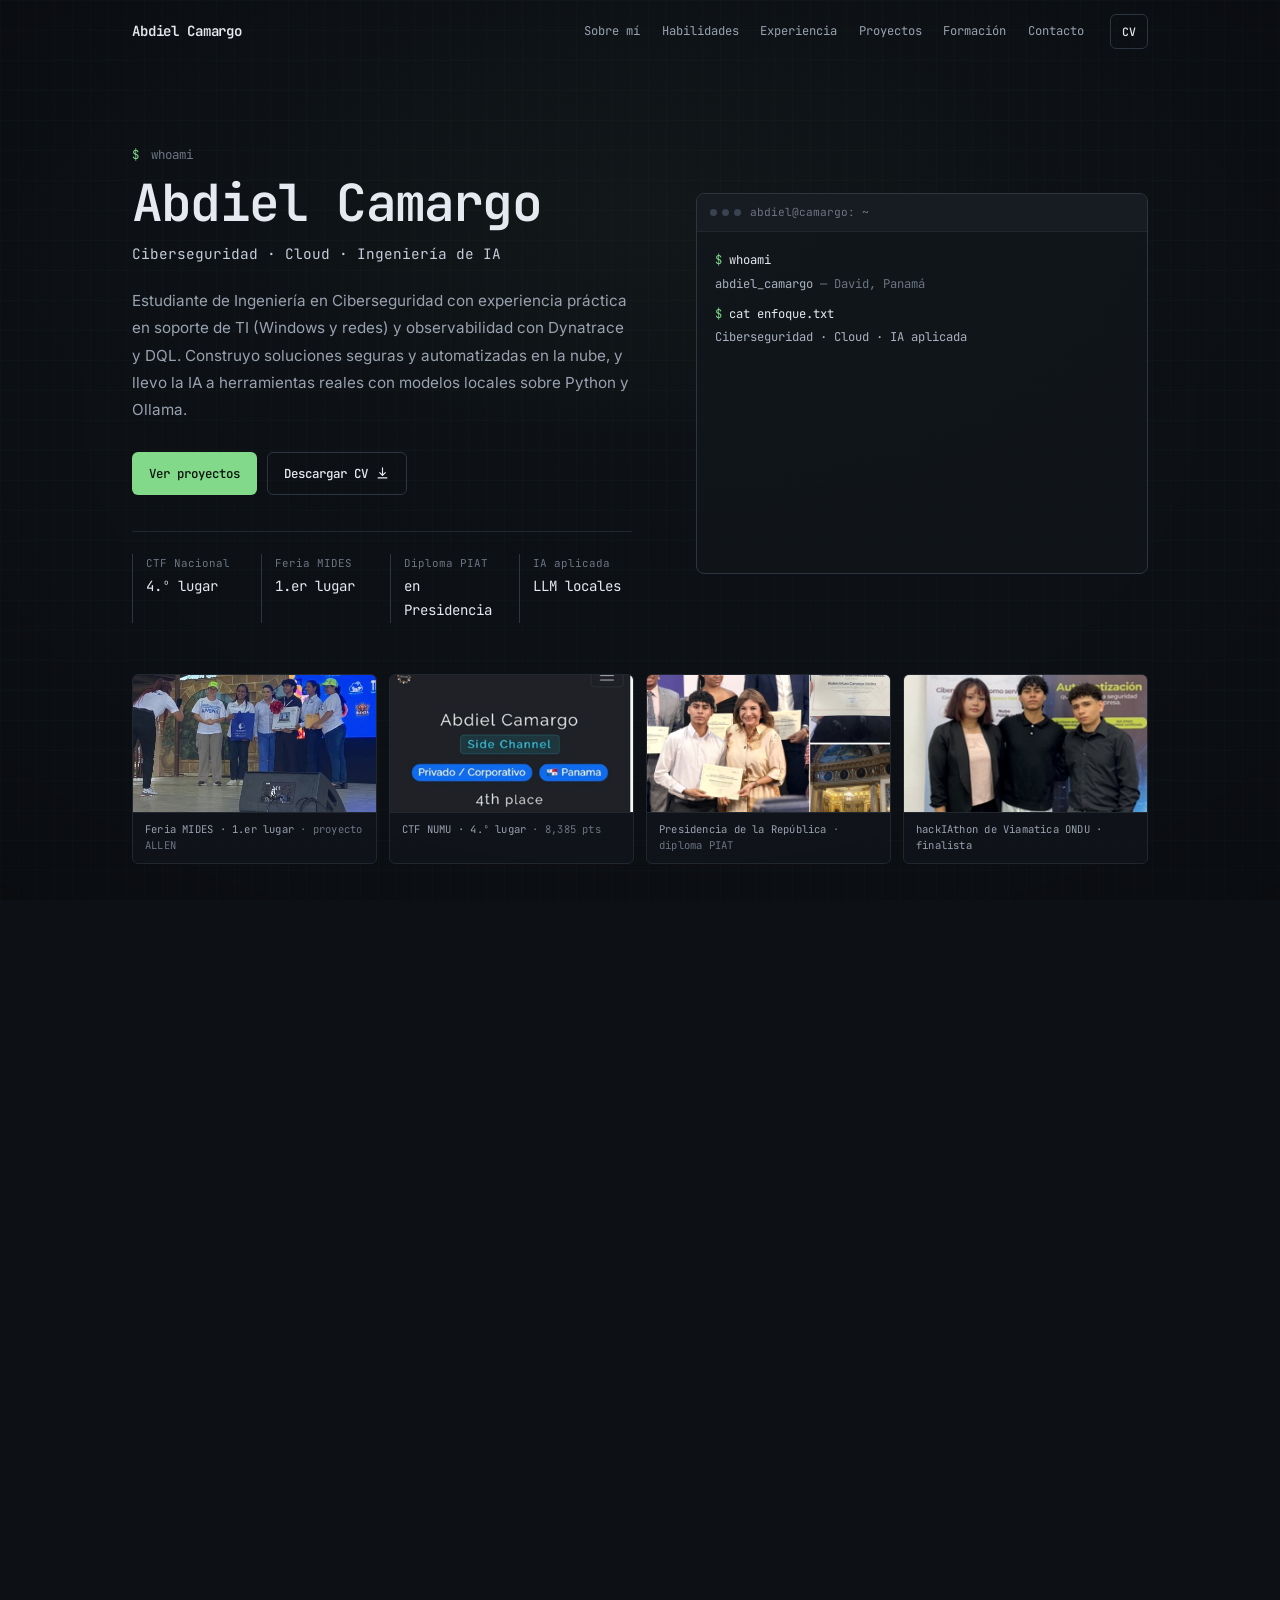
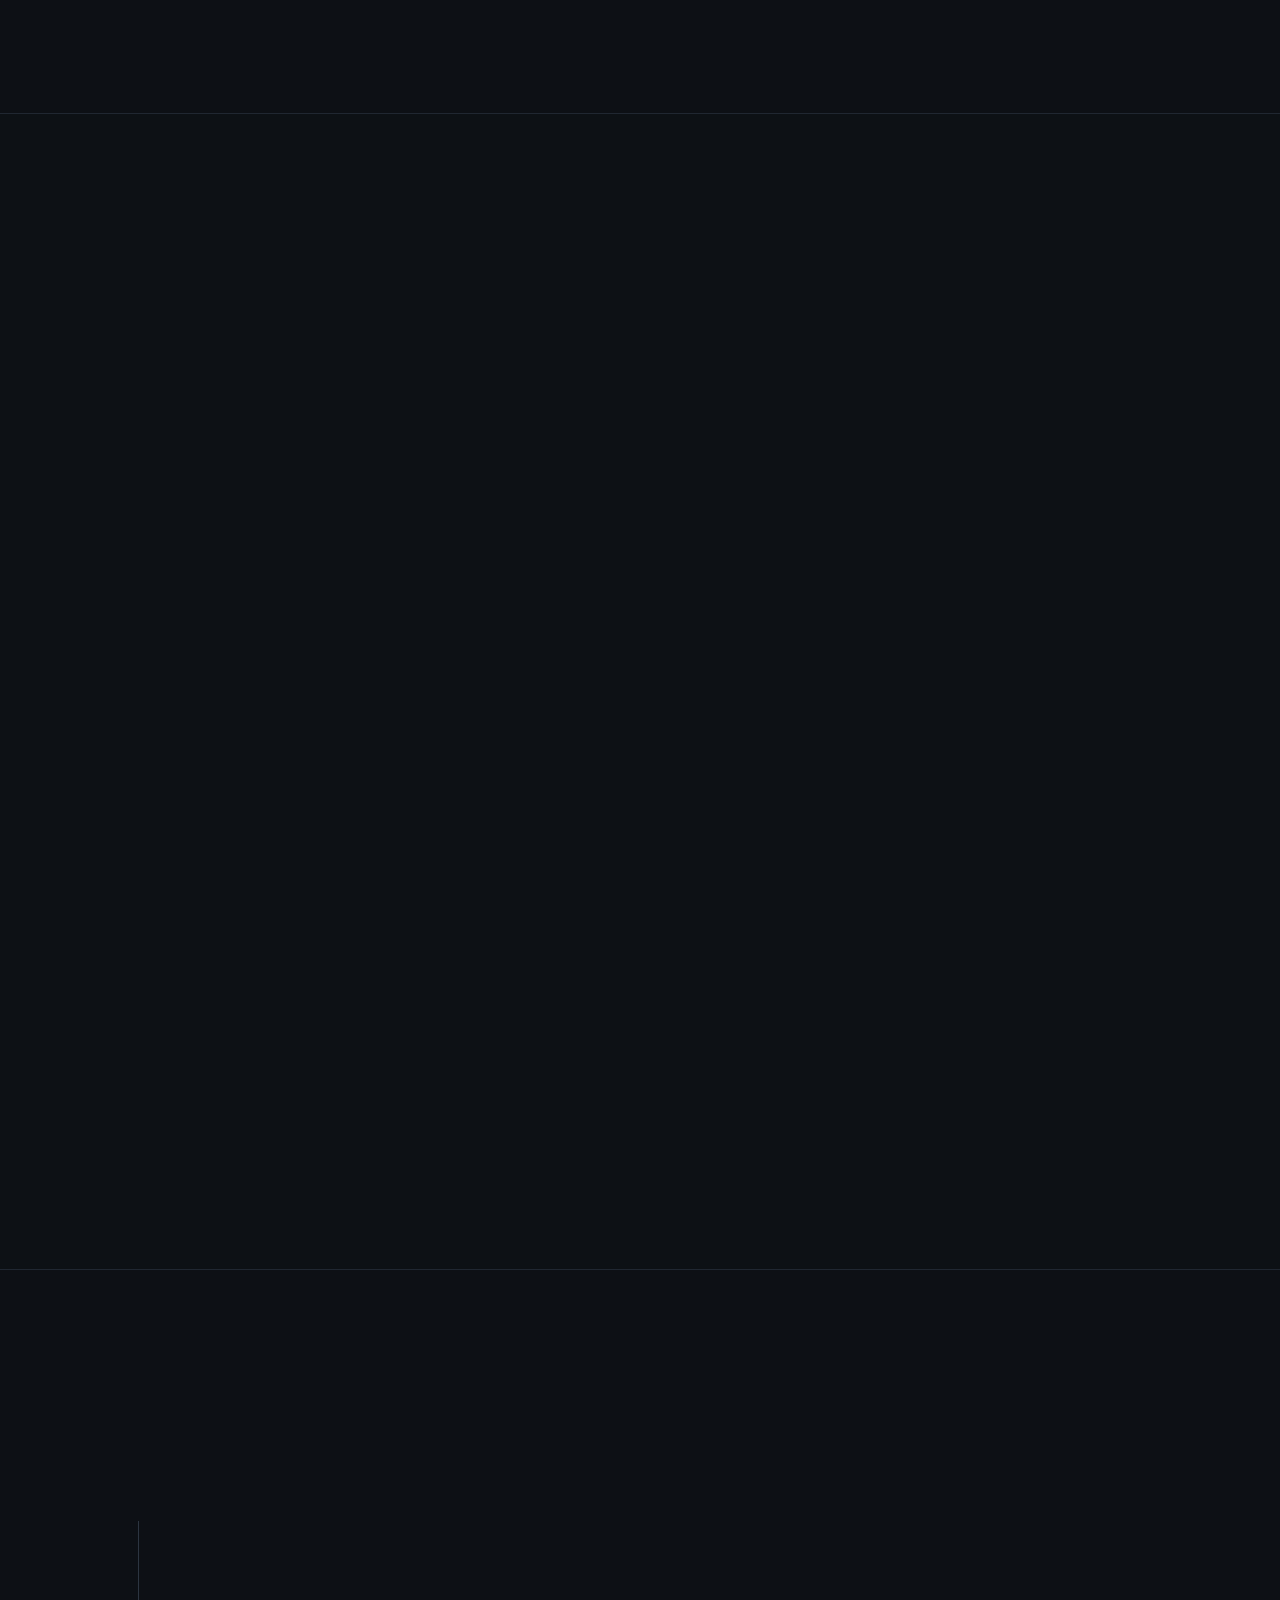
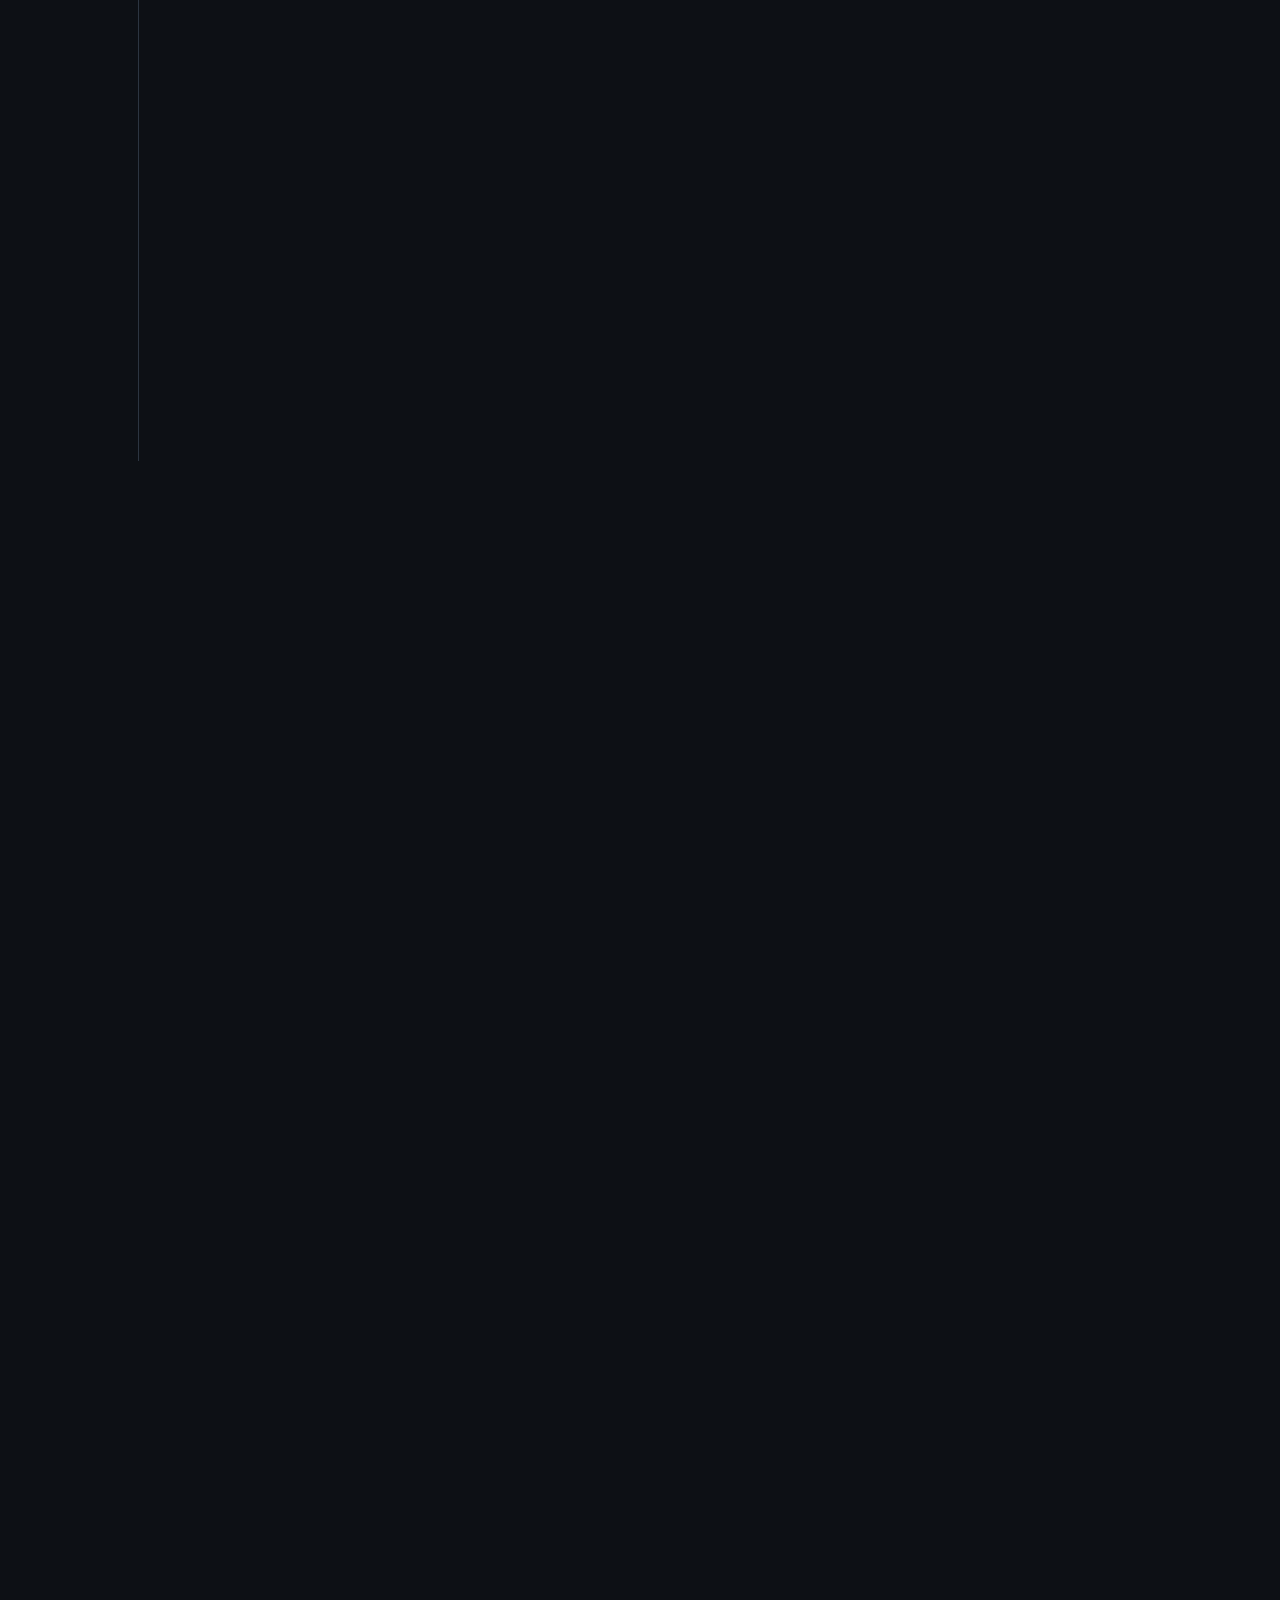
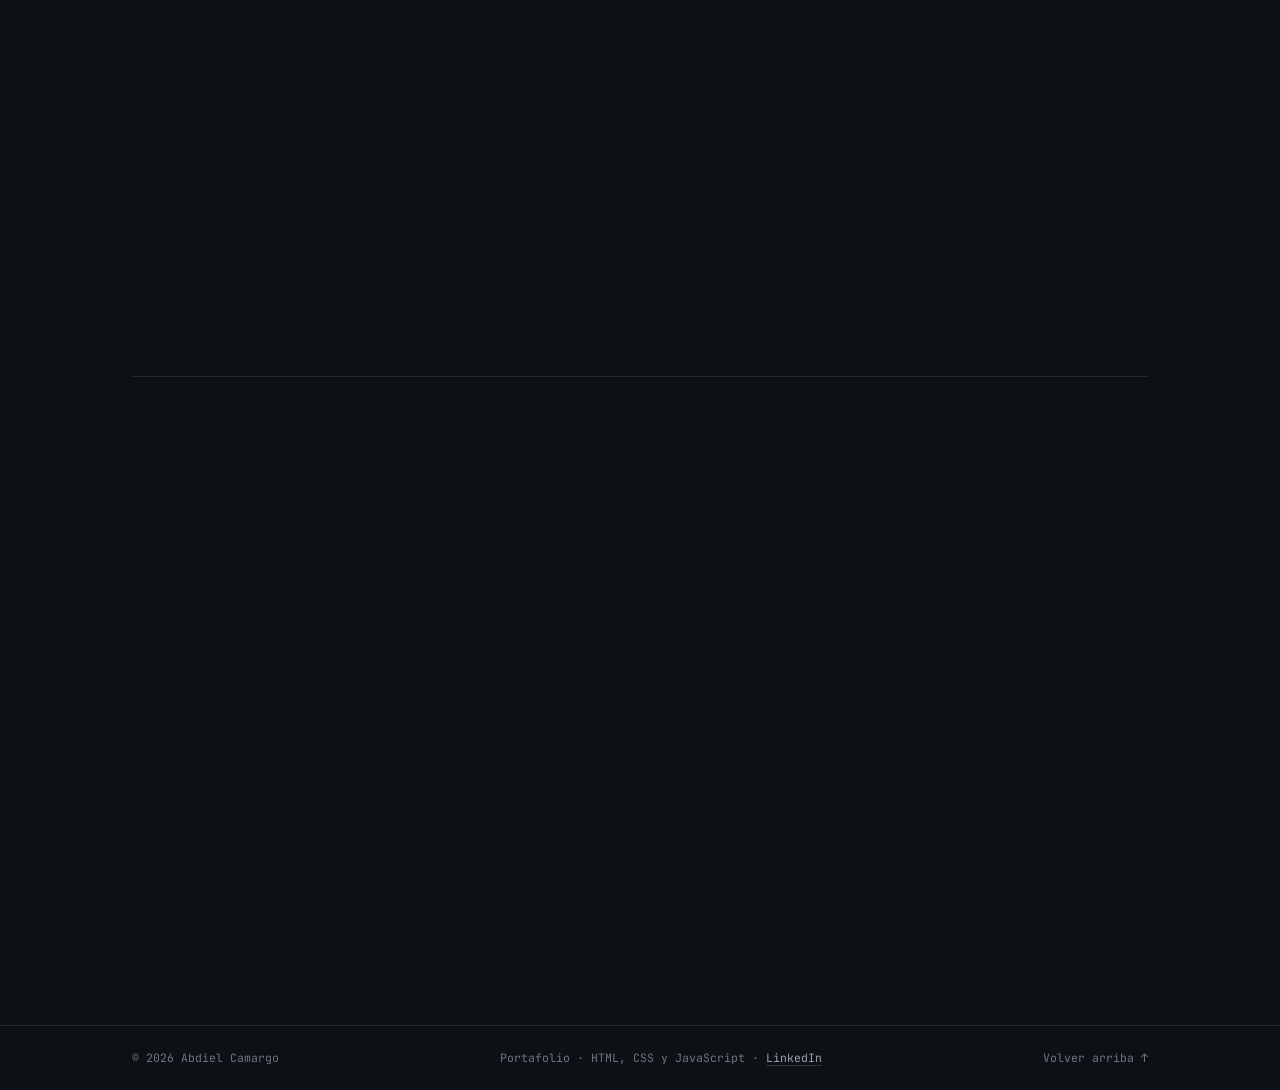
==== index.html @ 3b6da98c "Destaca reconocimiento PIAT en Presidencia Co-authored-by: arena-agent <297053741+arena-agent@users." ====
<!DOCTYPE html>
<html lang="es" data-theme="dark">
<head>
  <meta charset="UTF-8">
  <meta name="viewport" content="width=device-width, initial-scale=1.0">
  <meta http-equiv="Content-Security-Policy" content="default-src 'none'; script-src 'self' 'sha256-/x7W7R75k8Roq0WaVRQX9blP4OufE5xbAdzklGxsgpw='; style-src 'self'; img-src 'self'; font-src 'self'; connect-src 'none'; base-uri 'none'; form-action 'none'; object-src 'none'">
  <meta name="referrer" content="strict-origin-when-cross-origin">
  <title>Abdiel Camargo — Ciberseguridad, Cloud e Ingeniería de IA</title>
  <meta name="description" content="Portafolio digital de Abdiel Camargo: ciberseguridad, cloud e ingeniería de IA. Estudiante de Ing. en Ciberseguridad con experiencia en soporte de TI, AWS y modelos de lenguaje locales. 4.º lugar en el CTF Nacional.">
  <meta name="author" content="Abdiel Camargo">
  <meta name="theme-color" content="#0c0e12">
  <link rel="canonical" href="https://abdiellzz.github.io/portafolio/">

  <!-- Open Graph / redes sociales -->
  <meta property="og:type" content="website">
  <meta property="og:locale" content="es_PA">
  <meta property="og:url" content="https://abdiellzz.github.io/portafolio/">
  <meta property="og:title" content="Abdiel Camargo — TI, Cloud y Ciberseguridad">
  <meta property="og:description" content="Portafolio digital: ciberseguridad, cloud e IA aplicada, con proyectos de impacto real y base técnica verificable.">
  <meta property="og:image" content="https://abdiellzz.github.io/portafolio/assets/img/og-image.png">
  <meta property="og:image:alt" content="Tarjeta de presentación de Abdiel Camargo: ciberseguridad, cloud e ingeniería de IA">
  <meta name="twitter:card" content="summary_large_image">
  <meta name="twitter:title" content="Abdiel Camargo — TI, Cloud y Ciberseguridad">
  <meta name="twitter:description" content="Portafolio digital: ciberseguridad, cloud e IA aplicada, con proyectos de impacto real y base técnica verificable.">
  <meta name="twitter:image" content="https://abdiellzz.github.io/portafolio/assets/img/og-image.png">

  <link rel="icon" href="assets/img/favicon.svg" type="image/svg+xml">
  <link rel="apple-touch-icon" href="assets/img/favicon.svg">
  <link rel="preload" href="assets/fonts/jetbrains-mono-latin-wght-normal.woff2" as="font" type="font/woff2" crossorigin>
  <link rel="preload" href="assets/fonts/inter-latin-wght-normal.woff2" as="font" type="font/woff2" crossorigin>
  <link rel="stylesheet" href="assets/css/app.css?v=20261119r">

  <script>document.documentElement.classList.add('js');</script>

  <script type="application/ld+json">
  {
    "@context": "https://schema.org",
    "@type": "Person",
    "name": "Abdiel Camargo",
    "jobTitle": "Ciberseguridad · Cloud · Ingeniería de IA",
    "email": "mailto:camargoabdiel15@gmail.com",
    "telephone": "+50767862691",
    "url": "https://abdiellzz.github.io/portafolio/",
    "sameAs": ["https://github.com/abdiellzz", "https://www.linkedin.com/in/camargoabdiel/"],
    "address": {
      "@type": "PostalAddress",
      "addressLocality": "David",
      "addressCountry": "PA"
    },
    "knowsAbout": ["Ciberseguridad", "Cloud", "AWS", "Windows", "Redes", "Dynatrace", "Python", "Kubernetes", "Terraform", "Inteligencia artificial", "LLM", "Ollama"]
  }
  </script>
</head>
<body>
  <div class="term-bg" aria-hidden="true">
    <div class="term-glow"></div>
    <div class="term-grid"></div>
    <div class="term-scanband"></div>
    <div class="term-scanlines"></div>
    <div class="term-vignette"></div>
  </div>

  <a class="skip-link" href="#contenido">Saltar al contenido principal</a>

  <div class="progress-bar" aria-hidden="true"><span id="scroll-progress"></span></div>

  <header class="site-header" id="site-header">
    <div class="container header-inner">
      <a class="brand" href="#inicio" aria-label="Abdiel Camargo — inicio">
        <span class="brand-name">Abdiel Camargo</span>
      </a>

      <nav class="nav" id="nav" aria-label="Navegación principal">
        <ul class="nav-list">
          <li><a href="#sobre-mi" class="nav-link">Sobre mí</a></li>
          <li><a href="#habilidades" class="nav-link">Habilidades</a></li>
          <li><a href="#experiencia" class="nav-link">Experiencia</a></li>
          <li><a href="#proyectos" class="nav-link">Proyectos</a></li>
          <li><a href="#certificaciones" class="nav-link">Formación</a></li>
          <li><a href="#contacto" class="nav-link">Contacto</a></li>
        </ul>
        <a class="btn btn-sm btn-outline nav-cv" href="assets/cv/Abdiel-Camargo-CV.pdf" download>CV</a>
      </nav>

      <button class="menu-toggle" id="menu-toggle" type="button" aria-label="Abrir menú" aria-expanded="false" aria-controls="nav">
        <span class="menu-bars" aria-hidden="true"><span></span><span></span><span></span></span>
      </button>
    </div>
  </header>

  <main id="contenido">
    <!-- HERO -->
    <section class="hero" id="inicio">
      <div class="container hero-grid">
        <div class="hero-copy">
          <p class="prompt-line"><span class="prompt" aria-hidden="true">$</span> whoami</p>
          <h1>Abdiel Camargo</h1>
          <p class="hero-role"><span>Ciberseguridad</span> · <span>Cloud</span> · <span>Ingeniería de IA</span></p>
          <p class="hero-text">
            Estudiante de Ingeniería en Ciberseguridad con experiencia práctica en soporte de TI
            (Windows y redes) y observabilidad con Dynatrace y DQL. Construyo soluciones seguras y
            automatizadas en la nube, y llevo la IA a herramientas reales con modelos locales sobre
            Python y Ollama.
          </p>
          <div class="hero-actions">
            <a class="btn btn-primary" href="#proyectos">Ver proyectos</a>
            <a class="btn btn-outline" href="assets/cv/Abdiel-Camargo-CV.pdf" download>
              Descargar CV
              <svg viewBox="0 0 24 24" aria-hidden="true" focusable="false"><path d="M12 3v12m0 0 4.5-4.5M12 15l-4.5-4.5M5 19h14" fill="none" stroke="currentColor" stroke-width="1.8" stroke-linecap="round" stroke-linejoin="round"/></svg>
            </a>
          </div>

          <dl class="hero-stats">
            <div>
              <dt>CTF Nacional</dt>
              <dd>4.º lugar</dd>
            </div>
            <div>
              <dt>Feria MIDES</dt>
              <dd>1.er lugar</dd>
            </div>
            <div>
              <dt>Diploma PIAT</dt>
              <dd>en Presidencia</dd>
            </div>
            <div>
              <dt>IA aplicada</dt>
              <dd>LLM locales</dd>
            </div>
          </dl>
        </div>

        <div class="terminal-card">
          <div class="terminal-bar">
            <span class="terminal-dots" aria-hidden="true"><i></i><i></i><i></i></span>
            <span class="terminal-title">abdiel@camargo: ~</span>
          </div>
          <pre class="terminal" id="terminal" aria-label="Resumen del perfil en formato de terminal">
<span class="t-line"><span class="t-prompt">$</span> <span class="t-cmd">whoami</span></span>
<span class="t-line"><span class="t-out">abdiel_camargo</span><span class="t-dim"> — David, Panamá</span></span>
<span class="t-line t-spacer"></span>
<span class="t-line"><span class="t-prompt">$</span> <span class="t-cmd">cat enfoque.txt</span></span>
<span class="t-line"><span class="t-out">Ciberseguridad · Cloud · IA aplicada</span></span>
<span class="t-line t-spacer"></span>
<span class="t-line"><span class="t-prompt">$</span> <span class="t-cmd">ls formacion/</span></span>
<span class="t-line"><span class="t-out">ciberseguridad/  aws/  linux/  ia/</span></span>
<span class="t-line t-spacer"></span>
<span class="t-line"><span class="t-prompt">$</span> <span class="t-cmd">cat estado.log</span></span>
<span class="t-line"><span class="t-accent">●</span> <span class="t-out">Universidad del Istmo · 3.er trimestre</span></span>
<span class="t-line"><span class="t-accent">●</span> <span class="t-out">AWS Academy Cloud Foundations · en curso</span></span>
<span class="t-line"><span class="t-accent">●</span> <span class="t-out">Soporte de TI · Universidad del Istmo</span></span>
<span class="t-line"><span class="t-accent">●</span> <span class="t-out">IA local · ALLEN, 1.er lugar Feria MIDES</span></span>
<span class="t-line"><span class="t-prompt">$</span> <span class="cursor" aria-hidden="true"></span></span></pre>
        </div>
      </div>

      <div class="container hero-highlights">
        <figure class="highlight reveal" data-reveal>
          <img src="assets/img/highlight-allen.jpg" alt="Entrega del primer lugar en la Feria de Innovación y Emprendimiento del MIDES por el proyecto ALLEN" width="480" height="270" loading="lazy" decoding="async">
          <figcaption><span>Feria MIDES · 1.er lugar</span> · proyecto ALLEN</figcaption>
        </figure>

        <figure class="highlight reveal" data-reveal>
          <img src="assets/img/highlight-ctf.jpg" alt="Resultado del CTF NUMU: cuarto lugar con 8,385 puntos en la categoría privada" width="666" height="374" loading="lazy" decoding="async">
          <figcaption><span>CTF NUMU · 4.º lugar</span> · 8,385 pts</figcaption>
        </figure>

        <figure class="highlight reveal" data-reveal>
          <img src="assets/img/highlight-piat-presidencia.jpg" alt="Abdiel Camargo recibe su diploma del Programa de Inteligencia Artificial, Innovación y Agilidad para la Transformación Profesional en la Presidencia de la República de Panamá" width="548" height="308" loading="lazy" decoding="async">
          <figcaption><span>Presidencia de la República</span> · diploma PIAT</figcaption>
        </figure>

        <figure class="highlight reveal" data-reveal>
          <img src="assets/img/highlight-unistmo.jpg" alt="Equipo finalista del hackIAthon de Viamatica ONDU" width="666" height="306" loading="lazy" decoding="async">
          <figcaption><span>hackIAthon de Viamatica ONDU · finalista</span></figcaption>
        </figure>
      </div>
    </section>

    <!-- SOBRE MÍ -->
    <section class="section" id="sobre-mi">
      <div class="container">
        <header class="section-head reveal" data-reveal>
          <p class="section-label"><span>01</span> Sobre mí</p>
          <h2>Perfil profesional</h2>
          <p class="section-lead">
            Tres frentes que se refuerzan entre sí: proteger los sistemas, sostenerlos en la nube
            y usar la IA para que el trabajo técnico rinda más.
          </p>
        </header>

        <div class="about-grid">
          <div class="about-text reveal" data-reveal>
            <p>
              Soy estudiante de <strong>Ingeniería en Ciberseguridad</strong> con enfoque en
              <strong>ciberseguridad, cloud e ingeniería de IA</strong>, y experiencia práctica en soporte
              de TI sobre Windows y redes, además de observabilidad con <strong>Dynatrace</strong> y
              <strong>DQL</strong>. Manejo los fundamentos de AWS: servicios principales, IAM y el modelo
              de responsabilidad compartida.
            </p>
            <p>
              En el día a día combino soporte técnico, automatización y monitoreo. He desarrollado
              herramientas internas para inventario de activos, seguimiento de actualizaciones y
              monitoreo de sistemas, y participé en una hackatón desplegando soluciones en Azure con
              Kubernetes y Terraform. En IA trabajo con modelos de lenguaje locales: montaje con
              <strong>Ollama</strong>, integración con Python y datos en SQLite.
            </p>
            <p>
              Fuera del escritorio: <strong>4.º lugar en el CTF Nacional de Ciberseguridad</strong> y
              <strong>1.er lugar en la Feria de Innovación y Emprendimiento del MIDES</strong> con ALLEN,
              una herramienta educativa con IA local.
            </p>
          </div>

          <aside class="info-panel reveal" data-reveal aria-label="Datos rápidos">
            <h3>Datos</h3>
            <dl class="info-list">
              <div><dt>Ubicación</dt><dd>David, Panamá</dd></div>
              <div><dt>Edad</dt><dd>18 años</dd></div>
              <div><dt>Correo</dt><dd><a href="mailto:camargoabdiel15@gmail.com">camargoabdiel15@gmail.com</a></dd></div>
              <div><dt>Teléfono</dt><dd><a href="tel:+50767862691">(+507) 6786-2691</a></dd></div>
              <div><dt>Enfoque</dt><dd>Ciberseguridad · Cloud · IA</dd></div>
              <div><dt>Idiomas</dt><dd>Español nativo · Inglés B1</dd></div>
              <div><dt>Formación</dt><dd>Ing. en Ciberseguridad · Universidad del Istmo</dd></div>
            </dl>
            <a class="btn btn-outline btn-block" href="assets/cv/Abdiel-Camargo-CV.pdf" download>Descargar CV</a>
          </aside>
        </div>
      </div>
    </section>

    <!-- HABILIDADES -->
    <section class="section section-alt" id="habilidades">
      <div class="container">
        <header class="section-head reveal" data-reveal>
          <p class="section-label"><span>02</span> Habilidades</p>
          <h2>Áreas de especialidad</h2>
          <p class="section-lead">Nueve frentes en los que puedo aportar desde el primer día, del soporte al usuario hasta la seguridad en la nube.</p>
        </header>

        <div class="areas-grid">
          <article class="area-card reveal" data-reveal>
            <span class="area-icon" aria-hidden="true">
              <svg viewBox="0 0 24 24"><path d="M6.8 17.5h10.2a3.4 3.4 0 0 0 .3-6.78 5 5 0 0 0-9.5-1.3A4 4 0 0 0 6.8 17.5Z" fill="none" stroke="currentColor" stroke-width="1.6" stroke-linejoin="round"/><path d="M9.2 14.4h.01M12 12.4h.01M14.8 14.4h.01" fill="none" stroke="currentColor" stroke-width="2.1" stroke-linecap="round"/></svg>
            </span>
            <h3>Infraestructura Cloud</h3>
            <p>Servicios principales de AWS y Azure, con el modelo de responsabilidad compartida como base.</p>
          </article>
          <article class="area-card reveal" data-reveal>
            <span class="area-icon" aria-hidden="true">
              <svg viewBox="0 0 24 24"><path d="M4.5 4.5v15h15.5" fill="none" stroke="currentColor" stroke-width="1.6" stroke-linecap="round" stroke-linejoin="round"/><rect x="7.6" y="12.8" width="2.7" height="6.7" rx=".9" fill="none" stroke="currentColor" stroke-width="1.6"/><rect x="12" y="9.2" width="2.7" height="10.3" rx=".9" fill="none" stroke="currentColor" stroke-width="1.6"/><rect x="16.4" y="5.8" width="2.7" height="13.7" rx=".9" fill="none" stroke="currentColor" stroke-width="1.6"/></svg>
            </span>
            <h3>Escalabilidad de Datos</h3>
            <p>Consultas SQL y automatización con Python para ordenar, procesar y analizar información.</p>
          </article>
          <article class="area-card reveal" data-reveal>
            <span class="area-icon" aria-hidden="true">
              <svg viewBox="0 0 24 24"><rect x="6.5" y="6.5" width="11" height="11" rx="2.4" fill="none" stroke="currentColor" stroke-width="1.6"/><rect x="10" y="10" width="4" height="4" rx="1" fill="none" stroke="currentColor" stroke-width="1.6"/><path d="M9.5 2.8v3.7M14.5 2.8v3.7M9.5 17.5v3.7M14.5 17.5v3.7M2.8 9.5h3.7M2.8 14.5h3.7M17.5 9.5h3.7M17.5 14.5h3.7" fill="none" stroke="currentColor" stroke-width="1.6" stroke-linecap="round"/></svg>
            </span>
            <h3>Ingeniería de IA</h3>
            <p>Modelos de lenguaje locales con Python y Ollama para asistentes, análisis y automatización de tareas.</p>
          </article>
          <article class="area-card reveal" data-reveal>
            <span class="area-icon" aria-hidden="true">
              <svg viewBox="0 0 24 24"><path d="M12 3 5 6v5.5c0 4.2 2.9 7.7 7 9.5 4.1-1.8 7-5.3 7-9.5V6l-7-3Z" fill="none" stroke="currentColor" stroke-width="1.6" stroke-linejoin="round"/><circle cx="12" cy="10.4" r="1.7" fill="none" stroke="currentColor" stroke-width="1.6"/><path d="M12 12.1v3.1" fill="none" stroke="currentColor" stroke-width="1.6" stroke-linecap="round"/></svg>
            </span>
            <h3>Seguridad Cibernética</h3>
            <p>Fundamentos de seguridad, gestión de identidades con IAM y endurecimiento de sistemas.</p>
          </article>
          <article class="area-card reveal" data-reveal>
            <span class="area-icon" aria-hidden="true">
              <svg viewBox="0 0 24 24"><rect x="3.4" y="3.4" width="8.4" height="17.2" rx="1.8" fill="none" stroke="currentColor" stroke-width="1.6"/><path d="M5.7 7.8h3.6M5.7 10.8h2.2" fill="none" stroke="currentColor" stroke-width="1.6" stroke-linecap="round"/><rect x="12.4" y="12.6" width="7.4" height="6" rx="1.4" fill="none" stroke="currentColor" stroke-width="1.6"/><path d="M14.1 12.6v-1.6a2 2 0 0 1 4 0v1.6" fill="none" stroke="currentColor" stroke-width="1.6" stroke-linecap="round"/></svg>
            </span>
            <h3>Cifrado de Datos</h3>
            <p>Protección de información sensible y acceso bajo el principio de mínimo privilegio.</p>
          </article>
          <article class="area-card reveal" data-reveal>
            <span class="area-icon" aria-hidden="true">
              <svg viewBox="0 0 24 24"><circle cx="12" cy="12" r="8.4" fill="none" stroke="currentColor" stroke-width="1.6"/><circle cx="12" cy="12" r="4.4" fill="none" stroke="currentColor" stroke-width="1.6"/><path d="M12 12 17.4 7.4" fill="none" stroke="currentColor" stroke-width="1.6" stroke-linecap="round"/><circle cx="15.4" cy="9.4" r="1.35" fill="currentColor"/><path d="M12 3.6v1.8M20.4 12h-1.8" fill="none" stroke="currentColor" stroke-width="1.6" stroke-linecap="round"/></svg>
            </span>
            <h3>Detección de Amenazas</h3>
            <p>Análisis de logs y eventos con Dynatrace y DQL para detectar comportamientos anómalos.</p>
          </article>
          <article class="area-card reveal" data-reveal>
            <span class="area-icon" aria-hidden="true">
              <svg viewBox="0 0 24 24"><path d="M4.5 14.2v-1.7a7.5 7.5 0 0 1 15 0v1.7" fill="none" stroke="currentColor" stroke-width="1.6" stroke-linecap="round"/><rect x="3" y="13.2" width="3.4" height="5.2" rx="1.6" fill="none" stroke="currentColor" stroke-width="1.6"/><rect x="17.6" y="13.2" width="3.4" height="5.2" rx="1.6" fill="none" stroke="currentColor" stroke-width="1.6"/><path d="M19.3 18.4v.7a2.6 2.6 0 0 1-2.6 2.6H13" fill="none" stroke="currentColor" stroke-width="1.6" stroke-linecap="round"/></svg>
            </span>
            <h3>Soporte TI / Mesa de Ayuda</h3>
            <p>Diagnóstico y resolución de incidencias de hardware, software y conectividad para usuarios.</p>
          </article>
          <article class="area-card reveal" data-reveal>
            <span class="area-icon" aria-hidden="true">
              <svg viewBox="0 0 24 24"><circle cx="12" cy="5.2" r="2.1" fill="none" stroke="currentColor" stroke-width="1.6"/><circle cx="5.2" cy="18" r="2.1" fill="none" stroke="currentColor" stroke-width="1.6"/><circle cx="18.8" cy="18" r="2.1" fill="none" stroke="currentColor" stroke-width="1.6"/><circle cx="12" cy="12" r="1.6" fill="none" stroke="currentColor" stroke-width="1.6"/><path d="M10.7 7 6.4 16.2M13.3 7l4.3 9.2M7.4 18h9.2M12 7.4v3" fill="none" stroke="currentColor" stroke-width="1.6" stroke-linecap="round"/></svg>
            </span>
            <h3>Conectividad de Red</h3>
            <p>Fundamentos de redes, configuración de equipos y soporte de conectividad.</p>
          </article>
          <article class="area-card reveal" data-reveal>
            <span class="area-icon" aria-hidden="true">
              <svg viewBox="0 0 24 24"><rect x="3" y="4.5" width="18" height="12.5" rx="2" fill="none" stroke="currentColor" stroke-width="1.6"/><path d="M6.8 11h2l1.4-2.7L13 13.4l1.6-2.4h2.6" fill="none" stroke="currentColor" stroke-width="1.6" stroke-linecap="round" stroke-linejoin="round"/><path d="M9 20.2h6M12 17v3.2" fill="none" stroke="currentColor" stroke-width="1.6" stroke-linecap="round"/></svg>
            </span>
            <h3>Monitoreo del Sistema</h3>
            <p>Observabilidad de servicios, métricas y alertas para anticipar incidentes.</p>
          </article>
        </div>

        <div class="stack reveal" data-reveal>
          <h3 class="stack-title">Herramientas</h3>
          <div class="stack-grid">
            <div class="stack-group">
              <h4>Sistemas y soporte</h4>
              <ul class="tags"><li>Windows</li><li>Linux</li><li>Hardware</li><li>Microsoft 365</li><li>Soporte técnico</li></ul>
            </div>
            <div class="stack-group">
              <h4>Redes y observabilidad</h4>
              <ul class="tags"><li>Redes</li><li>Dynatrace</li><li>DQL</li><li>Análisis de logs</li><li>Monitoreo</li></ul>
            </div>
            <div class="stack-group">
              <h4>Programación, datos e IA</h4>
              <ul class="tags"><li>Python</li><li>SQL</li><li>Git / GitHub</li><li>Ollama</li><li>LLM locales</li><li>Automatización</li></ul>
            </div>
            <div class="stack-group">
              <h4>Nube e infraestructura</h4>
              <ul class="tags"><li>AWS</li><li>IAM</li><li>Azure</li><li>Kubernetes</li><li>Terraform</li></ul>
            </div>
          </div>
        </div>

        <div class="soft-skills reveal" data-reveal>
          <h3 class="stack-title">Habilidades profesionales</h3>
          <ul class="tags">
            <li>Pensamiento analítico</li>
            <li>Resolución de problemas</li>
            <li>Trabajo en equipo</li>
            <li>Comunicación</li>
            <li>Adaptabilidad</li>
          </ul>
        </div>
      </div>
    </section>

    <!-- EXPERIENCIA -->
    <section class="section" id="experiencia">
      <div class="container">
        <header class="section-head reveal" data-reveal>
          <p class="section-label"><span>03</span> Experiencia</p>
          <h2>Experiencia profesional</h2>
          <p class="section-lead">Soporte real, auditoría y operación: aprendizaje aplicado en entornos con usuarios y plazos.</p>
        </header>

        <ol class="timeline">
          <li class="timeline-item reveal" data-reveal>
            <div class="role-head">
              <div>
                <h3>Asistente de Soporte de TI</h3>
                <p class="role-org">Universidad del Istmo</p>
              </div>
              <p class="role-date"><span class="dot-live" aria-hidden="true"></span>Mayo 2026 — presente</p>
            </div>
            <ul class="bullets">
              <li>Diagnostiqué y resolví problemas de hardware, software y conectividad.</li>
              <li>Mantuve, actualicé y configuré entornos Windows y herramientas de seguridad.</li>
              <li>Desarrollé herramientas internas para inventario de activos de TI, seguimiento de actualizaciones y monitoreo de sistemas, en coordinación con equipos multidisciplinarios.</li>
            </ul>
          </li>

          <li class="timeline-item reveal" data-reveal>
            <div class="role-head">
              <div>
                <h3>Gerente de Auditoría</h3>
                <p class="role-org">AIESEC</p>
              </div>
              <p class="role-date">Ago. 2026 — Ene. 2027</p>
            </div>
            <ul class="bullets">
              <li>Gestioné la documentación requerida por la entidad auditora para el programa de intercambio internacional, manteniendo los expedientes de cada pasante listos para auditoría.</li>
              <li>Recopilé y verifiqué evidencias de la implementación de los estándares de intercambio, demostrando el cumplimiento del programa.</li>
              <li>Mantuve plataformas de seguimiento actualizadas, resguardando la experiencia de los pasantes y el cumplimiento del marco migratorio y legal.</li>
            </ul>
          </li>

          <li class="timeline-item reveal" data-reveal>
            <div class="role-head">
              <div>
                <h3>Pasante de TI</h3>
                <p class="role-org">Institute College Panamá / CSCYT</p>
              </div>
              <p class="role-date">Oct. — Dic. 2025</p>
            </div>
            <ul class="bullets">
              <li>Brindé soporte de redes y asistencia técnica a usuarios y personal administrativo.</li>
              <li>Administré bases de datos y sistemas de información.</li>
              <li>Gestioné documentación con Microsoft Office y apoyé procesos administrativos.</li>
            </ul>
          </li>
        </ol>
      </div>
    </section>

    <!-- PROYECTOS -->
    <section class="section" id="proyectos" aria-labelledby="projects-title">
      <div class="container">
        <header class="section-head reveal" data-reveal>
          <p class="section-label"><span>04</span> Proyectos</p>
          <h2 id="projects-title">Proyectos</h2>
          <p class="section-lead">Laboratorios, soluciones técnicas y experimentos donde documento el proceso, las decisiones y los resultados.</p>
        </header>

        <div class="projects-list" aria-label="Listado de proyectos">
          <article class="project-preview reveal" data-reveal>
            <a class="project-preview-link" href="aws-iam.html" aria-label="Abrir proyecto Introducción a AWS IAM">
              <div class="project-preview-media">
                <img src="assets/img/aws-iam/iam-01.png" alt="Esquema de usuarios y grupos del proyecto Introducción a AWS IAM" width="2200" height="1100" loading="lazy" decoding="async">
                <span class="project-preview-index">01</span>
              </div>

              <div class="project-preview-content">
                <p class="section-label"><span>AWS</span> IAM · Laboratorio</p>
                <h3>Introducción a<br><span>AWS IAM</span></h3>
                <p class="project-preview-subtitle">Usuarios, grupos, políticas y pruebas de acceso.</p>
                <p class="project-preview-text">Un recorrido práctico para aplicar mínimo privilegio y comparar qué puede hacer cada identidad dentro del laboratorio.</p>

                <div class="project-preview-includes">
                  <p>Incluye</p>
                  <ul aria-label="Contenido del proyecto">
                    <li>
                      <svg viewBox="0 0 24 24" aria-hidden="true"><path d="M8 5.5v13l10-6.5-10-6.5Z"/></svg>
                      Video guía
                    </li>
                    <li>
                      <svg viewBox="0 0 24 24" aria-hidden="true"><rect x="3.5" y="4.5" width="17" height="15" rx="2"/><circle cx="8.5" cy="9" r="1.4"/><path d="m5.5 17 4.2-4.2 3 2.8 2.1-2 3.7 3.4"/></svg>
                      23 imágenes
                    </li>
                    <li>
                      <svg viewBox="0 0 24 24" aria-hidden="true"><path d="M6 3.5h8l4 4V20.5H6z"/><path d="M14 3.5v4h4M8.8 12h6.4M8.8 15.5h6.4"/></svg>
                      Documentación
                    </li>
                  </ul>
                </div>

                <span class="project-preview-cta">Explorar proyecto <b aria-hidden="true">↗</b></span>
              </div>
            </a>
          </article>
        </div>
      </div>
    </section>

    <!-- FORMACIÓN -->
    <section class="section" id="certificaciones">
      <div class="container">
        <header class="section-head reveal" data-reveal>
          <p class="section-label"><span>05</span> Formación</p>
          <h2>Educación y certificaciones</h2>
          <p class="section-lead">Aprendizaje continuo, con credenciales que respaldan cada área del stack.</p>
        </header>

        <div class="edu-grid">
          <article class="edu-card reveal" data-reveal>
            <p class="edu-status">En curso</p>
            <h3>Licenciatura en Ingeniería en Ciberseguridad</h3>
            <p class="edu-org">Universidad del Istmo · 3.er trimestre</p>
          </article>

          <article class="edu-card reveal" data-reveal>
            <p class="edu-status">Completado</p>
            <h3>Programa de Inteligencia Artificial, Innovación y Agilidad para la Transformación Profesional</h3>
            <p class="edu-org">EUDE European Business School · 20 horas · 21 oct. — 13 nov. 2026</p>
          </article>
        </div>

        <h3 class="subhead reveal" data-reveal>Certificados</h3>

        <div class="cert-gallery" aria-label="Certificados, del más reciente al más antiguo">
          <article class="cert-card reveal" data-reveal data-date="2026-11-13">
            <a class="cert-card-media" href="assets/img/certificates/eude-ia-inovacion-agilidad.jpeg" target="_blank" rel="noopener noreferrer" aria-label="Abrir diploma del programa de Inteligencia Artificial, Innovación y Agilidad para la Transformación Profesional">
              <img src="assets/img/certificates/eude-ia-inovacion-agilidad.jpeg" width="1280" height="960" loading="lazy" decoding="async" alt="Diploma de Abdiel Arturo Camargo Valdes por completar el programa de Inteligencia Artificial, Innovación y Agilidad para la Transformación Profesional">
              <span class="cert-card-open">Ver diploma <span aria-hidden="true">↗</span></span>
            </a>
            <div class="cert-card-body">
              <p class="cert-card-provider">EUDE European Business School</p>
              <h4>Inteligencia Artificial, Innovación y Agilidad</h4>
              <p class="cert-card-meta">20 horas · 13 nov. 2026</p>
            </div>
          </article>

          <article class="cert-card reveal" data-reveal data-date="2026-02-06">
            <a class="cert-card-media" href="assets/img/certificates/microsoft-365-administrator.png" target="_blank" rel="noopener noreferrer" aria-label="Abrir constancia del curso Administrador de Microsoft 365">
              <img src="assets/img/certificates/microsoft-365-administrator.png" width="1929" height="1364" loading="lazy" decoding="async" alt="Certificado de Abdiel Arturo Camargo Valdes por completar el curso Administrador de Microsoft 365">
              <span class="cert-card-open">Ver constancia <span aria-hidden="true">↗</span></span>
            </a>
            <div class="cert-card-body">
              <p class="cert-card-provider">Microsoft / Business IT</p>
              <h4>Administrador de Microsoft 365</h4>
              <p class="cert-card-meta">20 horas · 6 feb. 2026</p>
            </div>
          </article>

          <article class="cert-card reveal" data-reveal data-date="2026-08-11">
            <a class="cert-card-media" href="assets/img/certificates/microsoft-introduccion-nube.png" target="_blank" rel="noopener noreferrer" aria-label="Abrir constancia de Introducción a la infraestructura en la nube">
              <img src="assets/img/certificates/microsoft-introduccion-nube.png" width="1925" height="1487" loading="lazy" decoding="async" alt="Certificado de Abdiel Camargo por completar Introducción a la infraestructura en la nube">
              <span class="cert-card-open">Ver constancia <span aria-hidden="true">↗</span></span>
            </a>
            <div class="cert-card-body">
              <p class="cert-card-provider">Microsoft</p>
              <h4>Introducción a la infraestructura en la nube</h4>
              <p class="cert-card-meta">11 ago. 2026</p>
            </div>
          </article>

          <article class="cert-card reveal" data-reveal data-date="2026-08-30">
            <a class="cert-card-media" href="assets/img/certificates/aws-ia-generativa.png" target="_blank" rel="noopener noreferrer" aria-label="Abrir constancia sobre servicios de IA generativa con AWS">
              <img src="assets/img/certificates/aws-ia-generativa.png" width="1280" height="989" loading="lazy" decoding="async" alt="Constancia de participación de Abdiel Camargo en Profundizando en los servicios de IA Generativa con AWS">
              <span class="cert-card-open">Ver constancia <span aria-hidden="true">↗</span></span>
            </a>
            <div class="cert-card-body">
              <p class="cert-card-provider">AWS Entrena LATAM / TIDWIT</p>
              <h4>Profundizando en los servicios de IA Generativa con AWS</h4>
              <p class="cert-card-meta">5 h 16 min · 30 ago. 2026</p>
            </div>
          </article>

          <article class="cert-card reveal" data-reveal data-date="2026-11-10">
            <a class="cert-card-media" href="https://cert.efset.org/en/uK8h8N" data-verification-url="https://cert.efset.org/en/uK8h8N" target="_blank" rel="noopener noreferrer" aria-label="Ver certificado oficial EF SET de inglés de Abdiel Arturo Camargo Valdes">
              <img src="assets/img/certificates/ef-set-b1-english.png" width="961" height="868" loading="lazy" decoding="async" alt="Vista previa del certificado EF SET de Abdiel Arturo Camargo Valdes: nivel B1 Intermediate, 44 sobre 100">
              <span class="cert-card-open">Ver certificado oficial <span aria-hidden="true">↗</span></span>
            </a>
            <div class="cert-card-body">
              <p class="cert-card-provider">EF SET</p>
              <h4>English Certificate · B1 Intermediate</h4>
              <p class="cert-card-meta">44/100 · 10 nov. 2026</p>
            </div>
          </article>

          <article class="cert-card reveal" data-reveal data-date="2026-01-11">
            <a class="cert-card-media" href="https://www.coursera.org/account/accomplishments/verify/OIKP2WH80QBG" data-verification-url="https://www.coursera.org/account/accomplishments/verify/OIKP2WH80QBG" target="_blank" rel="noopener noreferrer" aria-label="Ver certificado verificado de Google Cybersecurity Foundations en Coursera">
              <img src="assets/img/certificates/google-cybersecurity-foundations.png" width="698" height="531" loading="lazy" decoding="async" alt="Certificado de Abdiel Camargo por completar Fundamentos de la ciberseguridad de Google a través de Coursera">
              <span class="cert-card-open">Ver certificado verificado <span aria-hidden="true">↗</span></span>
            </a>
            <div class="cert-card-body">
              <p class="cert-card-provider">Google / Coursera</p>
              <h4>Fundamentos de la ciberseguridad</h4>
              <p class="cert-card-meta">11 ene. 2026</p>
            </div>
          </article>

          <article class="cert-card reveal" data-reveal data-date="2026-09-04">
            <a class="cert-card-media" href="assets/img/certificates/linux-unhatched.png" target="_blank" rel="noopener noreferrer" aria-label="Abrir certificado Linux Unhatched">
              <img src="assets/img/certificates/linux-unhatched.png" width="1280" height="867" loading="lazy" decoding="async" alt="Certificado Linux Unhatched otorgado a Abdiel Camargo por Cisco Networking Academy y la Universidad Tecnológica de Panamá">
              <span class="cert-card-open">Ver certificado <span aria-hidden="true">↗</span></span>
            </a>
            <div class="cert-card-body">
              <p class="cert-card-provider">Cisco Networking Academy / UTP</p>
              <h4>Linux Unhatched</h4>
              <p class="cert-card-meta">4 sep. 2026</p>
            </div>
          </article>
        </div>

        <h3 class="subhead subhead-spaced reveal" data-reveal>Logros y reconocimientos</h3>

        <div class="cert-gallery cert-gallery--achievements" aria-label="Logros y reconocimientos, del más reciente al más antiguo">
          <article class="cert-card cert-card--featured reveal" data-reveal data-date="2026-11-13">
            <a class="cert-card-media" href="assets/img/recognitions/piat-presidencia-reconocimiento.png" target="_blank" rel="noopener noreferrer" aria-label="Abrir fotografías de la entrega del diploma PIAT en la Presidencia de la República">
              <img src="assets/img/recognitions/piat-presidencia-reconocimiento.png" width="548" height="544" loading="lazy" decoding="async" alt="Abdiel Camargo junto a la Primera Dama Maricel Cohen de Mulino durante la entrega de su diploma PIAT en la Presidencia de la República de Panamá">
              <span class="cert-card-open">Ver momento <span aria-hidden="true">↗</span></span>
            </a>
            <div class="cert-card-body">
              <p class="cert-card-provider">MIDES · Despacho de la Primera Dama · EUDE</p>
              <h4>Diploma PIAT recibido en la Presidencia</h4>
              <p class="cert-card-meta">21 oct. — 13 nov. 2026 · Panamá</p>
              <p class="cert-card-description">Recibí el diploma del Programa de Inteligencia Artificial, Innovación y Agilidad para la Transformación Profesional junto a la Primera Dama, Maricel Cohen de Mulino, en la Presidencia de la República de Panamá.</p>
              <a class="cert-card-link" href="https://www.linkedin.com/school/eude-business-school/" target="_blank" rel="noopener noreferrer">EUDE Business School <span aria-hidden="true">↗</span></a>
            </div>
          </article>

          <article class="cert-card reveal" data-reveal data-date="2026-10-23">
            <a class="cert-card-media" href="assets/img/certificates/ctf-ciberseguridad-8385.png" target="_blank" rel="noopener noreferrer" aria-label="Abrir resultado del CTF de Ciberseguridad">
              <img src="assets/img/certificates/ctf-ciberseguridad-8385.png" width="480" height="386" loading="lazy" decoding="async" alt="Resultado de Abdiel Camargo en el CTF de Ciberseguridad: cuarto lugar con 8,385 puntos">
              <span class="cert-card-open">Ver resultado <span aria-hidden="true">↗</span></span>
            </a>
            <div class="cert-card-body">
              <p class="cert-card-provider">Min. de Seguridad Pública / ITSE</p>
              <h4>CTF de Ciberseguridad · 4.º lugar</h4>
              <p class="cert-card-meta">23 oct. 2026 · 8,385 puntos · Panamá</p>
            </div>
          </article>

          <article class="cert-card reveal" data-reveal data-date="2026-10-09">
            <a class="cert-card-media" href="assets/img/certificates/hackathon-copa-airlines.png" target="_blank" rel="noopener noreferrer" aria-label="Abrir certificado de participación en la Hackathon Copa Airlines">
              <img src="assets/img/certificates/hackathon-copa-airlines.png" width="800" height="553" loading="lazy" decoding="async" alt="Certificado de participación de Abdiel Arturo Camargo Valdes en la séptima Hackathon Copa Airlines">
              <span class="cert-card-open">Ver certificado <span aria-hidden="true">↗</span></span>
            </a>
            <div class="cert-card-body">
              <p class="cert-card-provider">Copa Airlines</p>
              <h4>7.ª Hackathon Copa Airlines</h4>
              <p class="cert-card-meta">DevOps, API y observabilidad · 8–9 oct. 2026</p>
            </div>
          </article>

          <article class="cert-card reveal" data-reveal data-date="2026-10-16">
            <a class="cert-card-media cert-card-media--portrait" href="assets/img/certificates/hackiathon-finalista-johnpork.png" target="_blank" rel="noopener noreferrer" aria-label="Abrir reconocimiento de equipo finalista en el hackIAthon de Viamatica ONDU">
              <img src="assets/img/certificates/hackiathon-finalista-johnpork.png" width="800" height="1000" loading="lazy" decoding="async" alt="Anuncio del equipo JOHNPORK como finalista del hackIAthon de Viamatica ONDU">
              <span class="cert-card-open">Ver reconocimiento <span aria-hidden="true">↗</span></span>
            </a>
            <div class="cert-card-body">
              <p class="cert-card-provider">hackIAthon</p>
              <h4>hackIAthon de Viamatica ONDU · equipo finalista</h4>
              <p class="cert-card-meta">16 oct. 2026 · Final · Equipo JOHNPORK</p>
            </div>
          </article>

          <article class="cert-card reveal" data-reveal data-date="2026-10-03">
            <a class="cert-card-media" href="assets/img/certificates/mides-allen-reconocimiento.png" target="_blank" rel="noopener noreferrer" aria-label="Abrir reconocimiento del MIDES por el primer lugar del pitch de ALLEN, la IA">
              <img src="assets/img/certificates/mides-allen-reconocimiento.png" width="800" height="619" loading="lazy" decoding="async" alt="Certificado de reconocimiento del Ministerio de Desarrollo Social a Abdiel Arturo Camargo Valdés por la Feria de Innovación y Emprendimiento Juvenil Chiriquí 2026">
              <span class="cert-card-open">Ver reconocimiento <span aria-hidden="true">↗</span></span>
            </a>
            <div class="cert-card-body">
              <p class="cert-card-provider">MIDES · Chiriquí 2026</p>
              <h4>1.er lugar del pitch de ALLEN, la IA</h4>
              <p class="cert-card-meta">3 oct. 2026 · Feria de Innovación y Emprendimiento Juvenil</p>
            </div>
          </article>
        </div>

        <h3 class="subhead subhead-spaced reveal" data-reveal>Curso en progreso</h3>

        <ul class="cert-list">
          <li class="reveal" data-reveal>
            <div class="cert-main">
              <h3>AWS Academy Cloud Foundations</h3>
              <p>AWS Academy</p>
            </div>
            <span class="cert-date">Oct. 2026</span>
            <span class="cert-state in-progress">En curso</span>
          </li>
        </ul>
      </div>
    </section>

    <!-- CONTACTO -->
    <section class="section" id="contacto">
      <div class="container">
        <div class="contact-simple reveal" data-reveal>
          <p class="section-label"><span>06</span> Contacto</p>
          <h2>¿Trabajamos juntos?</h2>
          <p class="contact-intro">
            Estoy abierto a prácticas, posiciones junior de soporte de TI, cloud o ciberseguridad,
            y a colaborar en proyectos donde pueda aportar orden, monitoreo y automatización.
          </p>

          <div class="contact-links" aria-label="Formas de contacto">
            <a href="mailto:camargoabdiel15@gmail.com?subject=Contacto%20desde%20el%20portafolio" aria-label="Enviar correo a Abdiel Camargo">
              <svg viewBox="0 0 24 24" aria-hidden="true"><rect x="3.5" y="5.5" width="17" height="13" rx="1.5"/><path d="m4.2 6.4 7.8 5.9 7.8-5.9"/></svg>
              <span>Enviar correo</span>
            </a>
            <a href="https://github.com/abdiellzz" target="_blank" rel="noopener noreferrer" aria-label="Abrir GitHub de Abdiel Camargo">
              <svg class="icon-fill" viewBox="0 0 24 24" aria-hidden="true"><path d="M12 2.75a9.25 9.25 0 0 0-2.93 18.02c.46.08.63-.2.63-.44v-1.71c-2.57.56-3.11-1.09-3.11-1.09-.42-1.07-1.03-1.35-1.03-1.35-.84-.57.06-.56.06-.56.93.07 1.42.96 1.42.96.83 1.42 2.17 1.01 2.7.77.08-.6.32-1.01.59-1.24-2.05-.23-4.2-1.03-4.2-4.56 0-1.01.36-1.83.95-2.48-.1-.23-.41-1.18.09-2.46 0 0 .77-.25 2.54.95A8.8 8.8 0 0 1 12 7.28c.78 0 1.56.1 2.3.31 1.77-1.2 2.53-.95 2.53-.95.51 1.28.19 2.23.1 2.46.59.65.95 1.47.95 2.48 0 3.54-2.16 4.32-4.22 4.55.33.29.63.85.63 1.72v2.55c0 .25.16.53.64.44A9.25 9.25 0 0 0 12 2.75Z"/></svg>
              <span>github.com/abdiellzz</span>
            </a>
            <a href="https://www.linkedin.com/in/camargoabdiel/" target="_blank" rel="noopener noreferrer" aria-label="Abrir LinkedIn de Abdiel Camargo">
              <svg class="icon-fill" viewBox="0 0 24 24" aria-hidden="true"><path d="M5.1 7.2a2.1 2.1 0 1 0 0-4.2 2.1 2.1 0 0 0 0 4.2ZM3.3 20.5h3.6V9H3.3v11.5ZM9.2 9v11.5h3.6v-5.7c0-1.5.28-2.94 2.15-2.94 1.84 0 1.87 1.72 1.87 3.03v5.61h3.6v-6.33c0-3.1-.67-5.48-4.3-5.48-1.75 0-2.92.96-3.4 1.87h-.05V9H9.2Z"/></svg>
              <span>LinkedIn</span>
            </a>
            <a href="tel:+50767862691" aria-label="Llamar a Abdiel Camargo">
              <svg viewBox="0 0 24 24" aria-hidden="true"><path d="m7.1 3.4-2.3 1.1c-.8.4-1.2 1.3-.95 2.15 1.38 4.84 5.08 8.54 9.92 9.92.85.24 1.75-.15 2.15-.95l1.1-2.3-3.33-1.56-1.2 1.45c-2.12-.92-3.68-2.48-4.6-4.6l1.45-1.2L7.1 3.4Z"/></svg>
              <span>(+507) 6786-2691</span>
            </a>
          </div>
        </div>
      </div>
    </section>
  </main>

  <dialog class="certificate-modal" id="certificate-modal" aria-labelledby="certificate-modal-title">
    <div class="certificate-modal-content">
      <button class="certificate-modal-close" type="button" data-certificate-modal-close aria-label="Cerrar vista previa">×</button>
      <figure class="certificate-modal-figure">
        <img id="certificate-modal-image" alt="">
        <figcaption class="certificate-modal-caption">
          <div>
            <p class="certificate-modal-kicker">Vista previa</p>
            <h2 id="certificate-modal-title"></h2>
            <p id="certificate-modal-meta"></p>
          </div>
          <a class="certificate-modal-verify" id="certificate-modal-verify" href="#" target="_blank" rel="noopener noreferrer" hidden>Verificar certificado <span aria-hidden="true">↗</span></a>
        </figcaption>
      </figure>
    </div>
  </dialog>

  <footer class="site-footer">
    <div class="container footer-inner">
      <p>© <span id="year">2026</span> Abdiel Camargo</p>
      <p class="footer-meta">Portafolio · HTML, CSS y JavaScript · <a href="https://www.linkedin.com/in/camargoabdiel/" target="_blank" rel="noopener noreferrer">LinkedIn</a></p>
      <a class="back-top" href="#inicio">Volver arriba ↑</a>
    </div>
  </footer>

  <script src="assets/js/main.js?v=20261114f" defer></script>
</body>
</html>
---- assets/css/app.css ----
/* =========================================================
   Abdiel Camargo — Portafolio
   Diseño limpio con acentos de terminal
   ========================================================= */

/* ---------- Tipografías ---------- */
@font-face {
  font-family: "Inter";
  src: url("../fonts/inter-latin-wght-normal.woff2") format("woff2-variations");
  font-weight: 100 900;
  font-style: normal;
  font-display: swap;
  unicode-range: U+0000-00FF, U+0131, U+0152-0153, U+02BB-02BC, U+02C6, U+02DA,
    U+02DC, U+0304, U+0308, U+0329, U+2000-206F, U+20AC, U+2122, U+2191, U+2193,
    U+2212, U+2215, U+FEFF, U+FFFD;
}
@font-face {
  font-family: "JetBrains Mono";
  src: url("../fonts/jetbrains-mono-latin-wght-normal.woff2") format("woff2-variations");
  font-weight: 100 800;
  font-style: normal;
  font-display: swap;
  unicode-range: U+0000-00FF, U+0131, U+0152-0153, U+02BB-02BC, U+02C6, U+02DA,
    U+02DC, U+0304, U+0308, U+0329, U+2000-206F, U+20AC, U+2122, U+2191, U+2193,
    U+2212, U+2215, U+FEFF, U+FFFD;
}

/* ---------- Tokens ---------- */
:root {
  --sans: "Inter", ui-sans-serif, system-ui, -apple-system, "Segoe UI", Roboto, Arial, sans-serif;
  --mono: "JetBrains Mono", ui-monospace, SFMono-Regular, Menlo, Consolas, monospace;

  --bg: #0d1015;
  --bg-alt: rgba(14, 18, 23, 0.72);
  --panel: rgba(18, 22, 28, 0.82);
  --panel-2: rgba(24, 29, 36, 0.88);
  --term-accent-rgb: 130, 217, 138;
  --line: #202731;
  --line-2: #2c3541;

  --text: #e6e9ef;
  --muted: #98a2b0;
  --dim: #6b7684;

  --accent: #82d98a;
  --accent-dim: rgba(130, 217, 138, 0.065);
  --accent-line: rgba(130, 217, 138, 0.22);
  --amber: #f0c674;

  --radius: 8px;
  --max-width: 1080px;
  --header-h: 64px;
  --ease: cubic-bezier(0.22, 1, 0.36, 1);
  color-scheme: dark;
}

/* ---------- Base ---------- */
*,
*::before,
*::after { box-sizing: border-box; }

html {
  scroll-behavior: smooth;
  scroll-padding-top: calc(var(--header-h) + 24px);
  -webkit-text-size-adjust: 100%;
}

body {
  margin: 0;
  background: var(--bg);
  color: var(--text);
  font-family: var(--sans);
  font-size: 16px;
  line-height: 1.7;
  -webkit-font-smoothing: antialiased;
  -moz-osx-font-smoothing: grayscale;
  overflow-x: hidden;
}

/* ---------- Fondo tipo terminal ---------- */
.term-bg {
  position: fixed;
  inset: 0;
  z-index: -1;
  overflow: hidden;
  pointer-events: none;
}
.term-bg > div { position: absolute; inset: 0; }

.term-glow {
  background: radial-gradient(
    ellipse 70% 55% at 50% 24%,
    rgba(var(--term-accent-rgb), 0.045) 0%,
    rgba(var(--term-accent-rgb), 0.012) 45%,
    transparent 75%
  );
}

.term-grid {
  background-image:
    linear-gradient(to right, rgba(var(--term-accent-rgb), 0.018) 1px, transparent 1px),
    linear-gradient(to bottom, rgba(var(--term-accent-rgb), 0.018) 1px, transparent 1px);
  background-size: 18px 30px;
}

.term-scanband { display: none; }

.term-scanlines {
  background: repeating-linear-gradient(
    0deg,
    rgba(0, 0, 0, 0.12) 0px,
    rgba(0, 0, 0, 0.12) 1px,
    transparent 1px,
    transparent 4px
  );
  opacity: 0.18;
}

.term-vignette {
  background: radial-gradient(
    ellipse 90% 85% at 50% 45%,
    transparent 48%,
    rgba(0, 0, 0, 0.28) 100%
  );
}

@keyframes term-scan {
  from { transform: translateY(-220px); }
  to   { transform: translateY(100vh); }
}

img, svg { display: block; max-width: 100%; }
svg { width: 1em; height: 1em; }

a { color: inherit; text-decoration: none; }
ul, ol { margin: 0; padding: 0; list-style: none; }

h1, h2, h3, h4 { margin: 0; line-height: 1.3; font-weight: 600; }
p { margin: 0; }
button { font: inherit; color: inherit; }

::selection { background: var(--accent); color: #0b120c; }

:focus-visible {
  outline: 2px solid var(--accent);
  outline-offset: 3px;
  border-radius: 4px;
}

.container {
  width: 100%;
  max-width: var(--max-width);
  margin-inline: auto;
  padding-inline: clamp(1.15rem, 4vw, 2rem);
}

.skip-link {
  position: fixed;
  top: -80px;
  left: 1rem;
  z-index: 200;
  padding: 0.6rem 1rem;
  background: var(--accent);
  color: #0b120c;
  border-radius: 6px;
  font-size: 0.85rem;
  font-weight: 600;
  transition: top 0.2s var(--ease);
}
.skip-link:focus { top: 1rem; }

/* ---------- Progreso ---------- */
.progress-bar {
  position: fixed;
  inset: 0 0 auto 0;
  height: 2px;
  z-index: 120;
}
.progress-bar span {
  display: block;
  height: 100%;
  width: 0;
  background: var(--accent);
  transition: width 0.1s linear;
}

/* ---------- Cabecera ---------- */
.site-header {
  position: fixed;
  inset: 0 0 auto 0;
  z-index: 100;
  height: var(--header-h);
  display: flex;
  align-items: center;
  border-bottom: 1px solid transparent;
  transition: background 0.2s var(--ease), border-color 0.2s var(--ease), backdrop-filter 0.2s var(--ease);
}
.site-header.is-scrolled {
  background: rgba(12, 14, 18, 0.9);
  backdrop-filter: blur(12px);
  -webkit-backdrop-filter: blur(12px);
  border-bottom-color: var(--line);
}

.header-inner {
  display: flex;
  align-items: center;
  gap: 1rem;
}

.brand {
  display: inline-flex;
  align-items: center;
  gap: 0.6rem;
  min-width: 0;
}.brand-name {
  font-family: var(--mono);
  font-size: 0.88rem;
  font-weight: 600;
  letter-spacing: -0.01em;
  white-space: nowrap;
}

.nav {
  display: flex;
  align-items: center;
  gap: 1rem;
  margin-left: auto;
}
.nav-list { display: flex; align-items: center; gap: 0.15rem; }
.nav-link {
  display: inline-block;
  padding: 0.4rem 0.6rem;
  border-radius: 5px;
  font-family: var(--mono);
  font-size: 0.76rem;
  color: var(--muted);
  transition: color 0.2s var(--ease), background 0.2s var(--ease);
}
.nav-link:hover { color: var(--text); background: var(--panel); }
.nav-link.is-active { color: var(--accent); background: var(--accent-dim); }

.menu-toggle {
  display: none;
  margin-left: auto;
  width: 38px;
  height: 36px;
  place-items: center;
  border: 1px solid var(--line);
  border-radius: 6px;
  background: var(--panel);
  color: var(--muted);
  cursor: pointer;
}
.menu-toggle:hover { color: var(--text); border-color: var(--line-2); }
.menu-bars { position: relative; display: block; width: 16px; height: 12px; }
.menu-bars span {
  position: absolute;
  left: 0;
  width: 100%;
  height: 1.5px;
  background: currentColor;
  border-radius: 2px;
  transition: transform 0.22s var(--ease), opacity 0.2s var(--ease);
}
.menu-bars span:nth-child(1) { top: 0; }
.menu-bars span:nth-child(2) { top: 5.25px; }
.menu-bars span:nth-child(3) { top: 10.5px; }
.menu-toggle[aria-expanded="true"] .menu-bars span:nth-child(1) { transform: translateY(5.25px) rotate(45deg); }
.menu-toggle[aria-expanded="true"] .menu-bars span:nth-child(2) { opacity: 0; }
.menu-toggle[aria-expanded="true"] .menu-bars span:nth-child(3) { transform: translateY(-5.25px) rotate(-45deg); }

/* ---------- Botones ---------- */
.btn {
  display: inline-flex;
  align-items: center;
  justify-content: center;
  gap: 0.45rem;
  padding: 0.62rem 1rem;
  border: 1px solid transparent;
  border-radius: 6px;
  font-family: var(--mono);
  font-size: 0.78rem;
  font-weight: 500;
  white-space: nowrap;
  cursor: pointer;
  transition: background 0.2s var(--ease), color 0.2s var(--ease), border-color 0.2s var(--ease);
}
.btn svg { width: 15px; height: 15px; flex: none; }

.btn-primary { background: var(--accent); color: #0b120c; }
.btn-primary:hover { background: #9af0a1; }

.btn-outline { border-color: var(--line-2); color: var(--text); background: transparent; }
.btn-outline:hover { border-color: var(--muted); background: var(--panel); }

.btn-sm { padding: 0.4rem 0.7rem; font-size: 0.72rem; }
.btn-block { width: 100%; margin-top: 1rem; }

/* ---------- Hero ---------- */
.hero {
  padding-top: calc(var(--header-h) + clamp(3rem, 7vw, 5rem));
  padding-bottom: clamp(3rem, 6vw, 4.5rem);
}

.hero-grid {
  display: grid;
  grid-template-columns: minmax(0, 1.05fr) minmax(0, 0.95fr);
  gap: clamp(2rem, 5vw, 4rem);
  align-items: center;
}

/* ---------- Destacados del hero ---------- */
.hero-highlights {
  display: grid;
  grid-template-columns: repeat(4, minmax(0, 1fr));
  gap: 0.75rem;
  margin-top: clamp(2.2rem, 4.5vw, 3.2rem);
}

.highlight {
  margin: 0;
  border: 1px solid var(--line);
  border-radius: 6px;
  overflow: hidden;
  background: rgba(18, 22, 28, 0.72);
}

.highlight img {
  display: block;
  width: 100%;
  height: auto;
  aspect-ratio: 16 / 9;
  object-fit: cover;
  filter: saturate(0.9) contrast(1.04);
}
.highlight.highlight-certificate img {
  object-fit: contain;
  background: #06174e;
  filter: none;
}

.highlight figcaption {
  padding: 0.6rem 0.75rem;
  font-family: var(--mono);
  font-size: 0.66rem;
  line-height: 1.5;
  letter-spacing: 0.02em;
  color: var(--dim);
  border-top: 1px solid var(--line);
}

.highlight figcaption span { color: var(--muted); }
.prompt-line {
  margin-bottom: 0.6rem;
  font-family: var(--mono);
  font-size: 0.78rem;
  color: var(--dim);
}
.prompt { color: var(--accent); margin-right: 0.3rem; }

.hero h1 {
  font-family: var(--mono);
  font-size: clamp(2.1rem, 4.6vw, 3.2rem);
  font-weight: 600;
  letter-spacing: -0.035em;
  line-height: 1.1;
  margin-bottom: 0.65rem;
}

.hero-role {
  font-family: var(--mono);
  font-size: 0.9rem;
  color: #c3ccd8;
  margin-bottom: 1.3rem;
}

.hero-role span { white-space: nowrap; }

.hero-text {
  max-width: 34rem;
  color: var(--muted);
  font-size: 0.95rem;
  line-height: 1.8;
  margin-bottom: 1.8rem;
}

.hero-actions { display: flex; flex-wrap: wrap; gap: 0.6rem; margin-bottom: 2.2rem; }

.hero-stats {
  display: grid;
  grid-template-columns: repeat(4, minmax(0, 1fr));
  gap: 0.5rem 1rem;
  padding-top: 1.4rem;
  border-top: 1px solid var(--line);
  margin: 0;
}
.hero-stats > div { padding-left: 0.8rem; border-left: 1px solid var(--line-2); }
.hero-stats dt {
  font-family: var(--mono);
  font-size: 0.68rem;
  color: var(--dim);
  margin-bottom: 0.15rem;
}
.hero-stats dd {
  margin: 0;
  font-family: var(--mono);
  font-size: 0.88rem;
  color: var(--text);
}

/* ---------- Terminal ---------- */
.terminal-card {
  border: 1px solid var(--line-2);
  border-radius: var(--radius);
  background: var(--panel);
  overflow: hidden;
  min-width: 0;
}
.terminal-bar {
  display: flex;
  align-items: center;
  gap: 0.6rem;
  padding: 0.55rem 0.8rem;
  background: var(--panel-2);
  border-bottom: 1px solid var(--line);
}
.terminal-dots { display: inline-flex; gap: 5px; flex: none; }
.terminal-dots i { width: 7px; height: 7px; border-radius: 50%; background: #3a4350; display: block; }
.terminal-title { font-family: var(--mono); font-size: 0.7rem; color: var(--dim); }

.terminal {
  margin: 0;
  padding: 1.1rem 1.15rem 1.3rem;
  font-family: var(--mono);
  font-size: 0.76rem;
  line-height: 1.95;
  color: #c3ccd8;
  white-space: normal;
  overflow-x: auto;
}
.t-line { display: block; white-space: pre-wrap; }
.t-spacer { height: 0.5em; }
.t-prompt { color: var(--accent); }
.t-cmd { color: var(--text); }
.t-out { color: #a8b3c1; }
.t-dim { color: var(--dim); }
.t-accent { color: var(--accent); }
.cursor {
  display: inline-block;
  width: 6px;
  height: 1em;
  vertical-align: -2px;
  background: var(--accent);
  animation: blink 1.1s steps(2, start) infinite;
}
@keyframes blink { 50% { opacity: 0; } }

/* ---------- Secciones ---------- */
.section { padding-block: clamp(3.4rem, 6.5vw, 5rem); }
.section-alt {
  background: var(--bg-alt);
  border-block: 1px solid var(--line);
}

.section-head { max-width: 44rem; margin-bottom: clamp(1.8rem, 3.5vw, 2.5rem); }

.section-label {
  display: flex;
  align-items: center;
  gap: 0.5rem;
  margin-bottom: 0.7rem;
  font-family: var(--mono);
  font-size: 0.76rem;
  color: var(--muted);
}
.section-label span {
  color: var(--accent);
  font-weight: 600;
}

.section h2 {
  font-family: var(--mono);
  font-size: clamp(1.4rem, 2.8vw, 1.85rem);
  font-weight: 600;
  letter-spacing: -0.025em;
  margin-bottom: 0.6rem;
}
.section-lead {
  max-width: 40rem;
  color: var(--muted);
  font-size: 0.92rem;
  line-height: 1.75;
}

/* ---------- Sobre mí ---------- */
.about-grid {
  display: grid;
  grid-template-columns: minmax(0, 1.55fr) minmax(0, 1fr);
  gap: clamp(1.75rem, 4vw, 3rem);
  align-items: start;
}
.about-text p {
  color: var(--muted);
  font-size: 0.93rem;
  line-height: 1.85;
  margin-bottom: 1rem;
}
.about-text p:last-child { margin-bottom: 0; }
.about-text strong { color: var(--text); font-weight: 600; }

.info-panel {
  border: 1px solid var(--line);
  border-radius: var(--radius);
  background: var(--panel);
  padding: 1.25rem;
}
.info-panel h3 {
  font-family: var(--mono);
  font-size: 0.74rem;
  font-weight: 500;
  letter-spacing: 0.08em;
  text-transform: uppercase;
  color: var(--dim);
  margin-bottom: 0.8rem;
}
.info-list > div {
  display: grid;
  grid-template-columns: 5.6rem minmax(0, 1fr);
  gap: 0.6rem;
  padding: 0.5rem 0;
  border-bottom: 1px solid var(--line);
}
.info-list > div:last-child { border-bottom: 0; }
.info-list dt { font-family: var(--mono); font-size: 0.7rem; color: var(--dim); }
.info-list dd { margin: 0; font-size: 0.82rem; color: var(--text); overflow-wrap: anywhere; }
.info-list a { transition: color 0.2s var(--ease); }
.info-list a:hover { color: var(--accent); }

/* ---------- Áreas ---------- */
.areas-grid {
  display: grid;
  grid-template-columns: repeat(3, minmax(0, 1fr));
  gap: 0.75rem;
}
.area-card {
  border: 1px solid var(--line);
  border-radius: var(--radius);
  background: var(--panel);
  padding: 1.15rem;
  transition: border-color 0.2s var(--ease), background 0.2s var(--ease);
}
.area-card:hover { border-color: var(--line-2); background: var(--panel-2); }
.area-icon { display: block; width: 22px; height: 22px; margin-bottom: 0.8rem; color: var(--accent); }
.area-icon svg { width: 22px; height: 22px; }
.area-card h3 {
  font-family: var(--mono);
  font-size: 0.88rem;
  font-weight: 500;
  margin-bottom: 0.35rem;
}
.area-card p { font-size: 0.82rem; line-height: 1.65; color: var(--muted); }

/* ---------- Stack ---------- */
.stack {
  margin-top: 2rem;
  padding-top: 1.6rem;
  border-top: 1px solid var(--line);
}
.stack-title {
  font-family: var(--mono);
  font-size: 0.78rem;
  font-weight: 500;
  color: var(--muted);
  margin-bottom: 1rem;
}
.stack-grid {
  display: grid;
  grid-template-columns: repeat(4, minmax(0, 1fr));
  gap: 1.25rem 1.5rem;
}
.stack-group h4 {
  font-family: var(--mono);
  font-size: 0.7rem;
  font-weight: 500;
  letter-spacing: 0.06em;
  text-transform: uppercase;
  color: var(--dim);
  margin-bottom: 0.55rem;
}
.tags { display: flex; flex-wrap: wrap; gap: 0.3rem; }
.tags li {
  padding: 0.2rem 0.5rem;
  border: 1px solid var(--line);
  border-radius: 4px;
  background: var(--panel-2);
  font-family: var(--mono);
  font-size: 0.68rem;
  color: var(--muted);
}

.soft-skills {
  margin-top: 1.6rem;
  padding-top: 1.4rem;
  border-top: 1px solid var(--line);
}

/* ---------- Experiencia ---------- */
.timeline {
  display: grid;
  gap: 2rem;
  margin-left: 0.35rem;
  padding-left: 1.75rem;
  border-left: 1px solid var(--line-2);
}
.timeline-item { position: relative; }
.timeline-item::before {
  content: "";
  position: absolute;
  left: calc(-1.75rem - 4px);
  top: 0.55rem;
  width: 7px;
  height: 7px;
  border-radius: 50%;
  background: var(--accent);
  box-shadow: 0 0 0 3px var(--bg);
}
.section-alt .timeline-item::before { box-shadow: 0 0 0 3px var(--bg-alt); }

.role-head {
  display: flex;
  flex-wrap: wrap;
  gap: 0.4rem 1rem;
  align-items: baseline;
  justify-content: space-between;
}
.role-head h3 { font-family: var(--mono); font-size: 0.96rem; font-weight: 600; }
.role-org { font-size: 0.84rem; color: var(--muted); margin-top: 0.15rem; }
.role-date {
  display: inline-flex;
  align-items: center;
  gap: 0.4rem;
  font-family: var(--mono);
  font-size: 0.72rem;
  color: var(--dim);
  white-space: nowrap;
}
.dot-live { width: 5px; height: 5px; border-radius: 50%; background: var(--accent); }

.bullets { display: grid; gap: 0.35rem; margin-top: 0.8rem; }
.bullets li {
  position: relative;
  padding-left: 1rem;
  font-size: 0.87rem;
  line-height: 1.75;
  color: var(--muted);
}
.bullets li::before {
  content: "–";
  position: absolute;
  left: 0;
  color: var(--dim);
}
.bullets.compact { margin-top: 0.7rem; }
.bullets.compact li { font-size: 0.84rem; }

/* ---------- Proyectos ---------- */
.projects-grid {
  display: grid;
  grid-template-columns: repeat(2, minmax(0, 1fr));
  gap: 0.9rem;
}
.project {
  display: flex;
  flex-direction: column;
  border: 1px solid var(--line);
  border-radius: var(--radius);
  background: var(--panel);
  padding: 1.4rem;
  transition: border-color 0.2s var(--ease);
}
.project:hover { border-color: var(--line-2); }
.project-top {
  display: flex;
  align-items: center;
  justify-content: space-between;
  margin-bottom: 0.7rem;
  font-family: var(--mono);
  font-size: 0.72rem;
}
.project-index { color: var(--accent); }
.project-year { color: var(--dim); }
.project h3 {
  font-family: var(--mono);
  font-size: 0.98rem;
  font-weight: 600;
  line-height: 1.4;
  margin-bottom: 0.35rem;
}
.project-sub {
  font-family: var(--mono);
  font-size: 0.72rem;
  color: var(--dim);
  margin-bottom: 0.8rem;
}
.project-desc {
  font-size: 0.86rem;
  line-height: 1.75;
  color: var(--muted);
}
.award {
  margin: 0.9rem 0 0.8rem;
  font-family: var(--mono);
  font-size: 0.72rem;
  color: var(--amber);
}
.project .tags { margin-top: auto; }

/* ---------- Invitación a proyectos ---------- */
.project-invite {
  position: relative;
  isolation: isolate;
  overflow: hidden;
  padding-block: clamp(3.25rem, 6.5vw, 5rem);
  border-block: 1px solid var(--accent-line);
  background:
    linear-gradient(90deg, rgba(126, 231, 135, 0.1) 0%, rgba(17, 21, 27, 0.9) 50%, rgba(126, 231, 135, 0.055) 100%);
}
.project-invite::before {
  content: "";
  position: absolute;
  z-index: -1;
  width: 28rem;
  height: 28rem;
  right: -12rem;
  top: 50%;
  border-radius: 50%;
  background: radial-gradient(circle, rgba(126, 231, 135, 0.16), transparent 67%);
  transform: translateY(-50%);
  pointer-events: none;
}
.project-invite-inner {
  display: flex;
  align-items: center;
  justify-content: space-between;
  gap: clamp(1.5rem, 5vw, 5rem);
  padding-left: clamp(0.85rem, 2vw, 1.35rem);
  border-left: 2px solid var(--accent);
}
.project-invite-copy { max-width: 42rem; }
.project-invite-copy .section-label { margin-bottom: 0.65rem; }
.project-invite-copy h2 {
  font-family: var(--mono);
  font-size: clamp(2rem, 4vw, 3rem);
  font-weight: 750;
  letter-spacing: -0.065em;
  line-height: 1.08;
}
.project-invite-copy > p:last-child {
  max-width: 38rem;
  margin-top: 1rem;
  color: var(--text);
  font-size: clamp(0.94rem, 1.4vw, 1.04rem);
  font-weight: 500;
  line-height: 1.7;
}
.project-invite-button {
  position: relative;
  display: grid;
  flex: none;
  grid-template-columns: 1fr auto;
  min-width: min(100%, 22rem);
  padding: 1.45rem 1.55rem;
  overflow: hidden;
  border: 1px solid var(--accent);
  border-radius: var(--radius);
  background: var(--accent);
  color: #0b120c;
  transition: background 0.2s var(--ease), transform 0.2s var(--ease), border-color 0.2s var(--ease);
}
.project-invite-button:hover {
  border-color: #9af0a1;
  background: #9af0a1;
  transform: translateY(-3px);
}
.project-invite-button-label {
  grid-column: 1 / -1;
  margin-bottom: 0.5rem;
  font-family: var(--mono);
  font-size: 0.7rem;
  font-weight: 600;
  letter-spacing: 0.055em;
  text-transform: uppercase;
}
.project-invite-button strong {
  align-self: center;
  font-family: var(--mono);
  font-size: 1.15rem;
  font-weight: 750;
}
.project-invite-button svg {
  width: 1.35rem;
  height: 1.35rem;
  align-self: center;
  fill: none;
  stroke: currentColor;
  stroke-linecap: round;
  stroke-linejoin: round;
  stroke-width: 1.8;
  transition: transform 0.2s var(--ease);
}
.project-invite-button:hover svg { transform: translateX(3px); }
.project-invite-button small {
  grid-column: 1 / -1;
  margin-top: 0.85rem;
  padding-top: 0.85rem;
  border-top: 1px solid rgba(11, 18, 12, 0.22);
  font-family: var(--mono);
  font-size: 0.68rem;
  font-weight: 500;
  opacity: 0.84;
}

/* ---------- Formación ---------- */
.edu-grid {
  display: grid;
  grid-template-columns: repeat(2, minmax(0, 1fr));
  gap: 0.9rem;
  margin-bottom: 2.4rem;
}
.edu-card {
  border: 1px solid var(--line);
  border-radius: var(--radius);
  background: var(--panel);
  padding: 1.2rem;
}
.edu-status {
  font-family: var(--mono);
  font-size: 0.7rem;
  color: var(--accent);
  margin-bottom: 0.45rem;
}
.edu-card h3 {
  font-family: var(--mono);
  font-size: 0.92rem;
  font-weight: 500;
  line-height: 1.5;
  margin-bottom: 0.3rem;
}
.edu-org { font-size: 0.8rem; color: var(--muted); }

.subhead {
  font-family: var(--mono);
  font-size: 0.8rem;
  font-weight: 500;
  color: var(--muted);
  margin-bottom: 0.5rem;
}
.subhead-spaced { margin-top: clamp(2.2rem, 5vw, 3.5rem); }

.cert-gallery {
  display: grid;
  grid-template-columns: repeat(3, minmax(0, 1fr));
  gap: 0.8rem;
  align-items: start;
}
.cert-gallery--achievements { grid-template-columns: repeat(4, minmax(0, 1fr)); }
.cert-gallery--achievements .cert-card-media,
.cert-gallery--achievements .cert-card-media--portrait { aspect-ratio: 16 / 10; }
.cert-card {
  display: flex;
  flex-direction: column;
  overflow: hidden;
  border: 1px solid var(--line);
  border-radius: 6px;
  background: rgba(18, 22, 28, 0.72);
  transition: border-color 0.2s var(--ease), background 0.2s var(--ease);
}
.cert-card:hover { border-color: var(--line-2); background: var(--panel); }
.cert-card-media {
  position: relative;
  display: grid;
  aspect-ratio: 16 / 10;
  overflow: hidden;
  place-items: center;
  background: #e8ece9;
  border-bottom: 1px solid var(--line);
}
.cert-card-media img {
  width: 100%;
  height: 100%;
  object-fit: contain;
  transition: opacity 0.2s var(--ease);
}
.cert-card:hover .cert-card-media img { opacity: 0.94; }
.cert-card-open {
  position: absolute;
  right: 0.5rem;
  bottom: 0.5rem;
  padding: 0.22rem 0.42rem;
  border: 1px solid rgba(130, 217, 138, 0.36);
  border-radius: 3px;
  background: rgba(11, 13, 17, 0.8);
  color: var(--accent);
  font-family: var(--mono);
  font-size: 0.57rem;
  line-height: 1.35;
  opacity: 0.8;
  transition: opacity 0.2s var(--ease), background 0.2s var(--ease);
}
.cert-card-media:hover .cert-card-open,
.cert-card-media:focus-visible .cert-card-open { opacity: 1; background: #0b0d11; }
.cert-card-body { padding: 0.72rem 0.8rem 0.8rem; }
.cert-card-provider {
  margin-bottom: 0.2rem;
  color: var(--accent);
  font-family: var(--mono);
  font-size: 0.57rem;
  letter-spacing: 0.025em;
  text-transform: uppercase;
}
.cert-card h4 {
  font-family: var(--mono);
  font-size: 0.76rem;
  font-weight: 500;
  line-height: 1.45;
}
.cert-card-meta {
  margin-top: 0.32rem;
  color: var(--dim);
  font-family: var(--mono);
  font-size: 0.61rem;
  line-height: 1.55;
}
.cert-card-media--portrait {
  aspect-ratio: 4 / 5;
  background: #111720;
}
.cert-card-media--portrait img { object-position: center; }

/* El reconocimiento PIAT merece una lectura editorial sin desproporcionar las demás tarjetas. */
.cert-card--featured {
  display: grid;
  grid-column: 1 / -1;
  grid-template-columns: minmax(15rem, 0.92fr) minmax(0, 1.08fr);
}
.cert-card--featured .cert-card-media {
  min-height: 15rem;
  aspect-ratio: auto;
  border-right: 1px solid var(--line);
  border-bottom: 0;
  background: #14171d;
}
.cert-card--featured .cert-card-media img {
  object-fit: cover;
  object-position: center;
}
.cert-card--featured .cert-card-body {
  display: grid;
  align-content: center;
  padding: 1.15rem 1.25rem;
}
.cert-card--featured h4 { font-size: 0.95rem; }
.cert-card-description {
  margin-top: 0.68rem;
  color: var(--muted);
  font-size: 0.78rem;
  line-height: 1.7;
}
.cert-card-link {
  display: inline-flex;
  width: fit-content;
  margin-top: 0.8rem;
  color: var(--accent);
  font-family: var(--mono);
  font-size: 0.66rem;
}
.cert-card-link:hover { color: #a0f5a8; }

/* ---------- Vista previa de certificados ---------- */
.certificate-modal {
  width: min(94vw, 72rem);
  max-width: none;
  max-height: calc(100dvh - 2rem);
  margin: auto;
  padding: 0;
  overflow: hidden;
  border: 1px solid var(--line-2);
  border-radius: calc(var(--radius) + 2px);
  background: var(--panel-2);
  color: var(--text);
  box-shadow: 0 1.4rem 4rem rgba(0, 0, 0, 0.5);
}
.certificate-modal::backdrop { background: rgba(3, 5, 8, 0.8); backdrop-filter: blur(5px); }
.certificate-modal-content { position: relative; }
.certificate-modal-close {
  position: absolute;
  z-index: 2;
  top: 0.75rem;
  right: 0.75rem;
  display: grid;
  width: 2.35rem;
  height: 2.35rem;
  padding: 0;
  border: 1px solid rgba(255, 255, 255, 0.28);
  border-radius: 50%;
  place-items: center;
  background: rgba(11, 13, 17, 0.87);
  color: var(--text);
  font-size: 1.6rem;
  line-height: 1;
  cursor: pointer;
  transition: background 0.2s var(--ease), color 0.2s var(--ease), border-color 0.2s var(--ease);
}
.certificate-modal-close:hover,
.certificate-modal-close:focus-visible { border-color: var(--accent); background: var(--accent); color: #0b120c; }
.certificate-modal-figure {
  display: grid;
  max-height: calc(100dvh - 2rem);
  margin: 0;
  grid-template-rows: minmax(0, 1fr) auto;
}
.certificate-modal-figure > img {
  width: 100%;
  min-height: 0;
  max-height: calc(100dvh - 10rem);
  background: #f1f3f2;
  object-fit: contain;
}
.certificate-modal-caption {
  display: flex;
  align-items: center;
  justify-content: space-between;
  gap: 1rem;
  padding: 0.9rem 1.1rem 1rem;
  border-top: 1px solid var(--line);
}
.certificate-modal-kicker {
  color: var(--accent);
  font-family: var(--mono);
  font-size: 0.62rem;
  font-weight: 600;
  letter-spacing: 0.06em;
  text-transform: uppercase;
}
.certificate-modal-caption h2 {
  margin-top: 0.12rem;
  font-family: var(--mono);
  font-size: 0.9rem;
  font-weight: 600;
  line-height: 1.4;
}
.certificate-modal-caption p:last-child { margin-top: 0.18rem; color: var(--dim); font-size: 0.76rem; }
.certificate-modal-verify {
  flex: none;
  padding: 0.5rem 0.7rem;
  border: 1px solid var(--accent-line);
  border-radius: 5px;
  color: var(--accent);
  font-family: var(--mono);
  font-size: 0.68rem;
  font-weight: 600;
  transition: color 0.2s var(--ease), background 0.2s var(--ease);
}
.certificate-modal-verify:hover,
.certificate-modal-verify:focus-visible { background: var(--accent); color: #0b120c; }

.cert-list { border-top: 1px solid var(--line); }
.cert-list li {
  display: grid;
  grid-template-columns: minmax(0, 1fr) auto auto;
  gap: 1.5rem;
  align-items: center;
  padding: 0.9rem 0;
  border-bottom: 1px solid var(--line);
}
.cert-main h3 {
  font-family: var(--mono);
  font-size: 0.85rem;
  font-weight: 500;
  line-height: 1.5;
}
.cert-main p { font-size: 0.78rem; color: var(--dim); margin-top: 0.1rem; }
.cert-date {
  font-family: var(--mono);
  font-size: 0.72rem;
  color: var(--dim);
  white-space: nowrap;
}
.cert-state {
  padding: 0.15rem 0.45rem;
  border: 1px solid var(--line-2);
  border-radius: 4px;
  font-family: var(--mono);
  font-size: 0.68rem;
  color: var(--muted);
  white-space: nowrap;
}
.cert-state.done { color: var(--accent); border-color: var(--accent-line); background: var(--accent-dim); }
.cert-state.highlight { color: var(--amber); border-color: rgba(240, 198, 116, 0.3); }
.cert-state.in-progress { color: #9cc4e8; border-color: rgba(156, 196, 232, 0.28); }

/* ---------- Contacto ---------- */
.contact-simple {
  padding-block: clamp(2.3rem, 5vw, 4rem);
  border-top: 1px solid var(--line);
  border-bottom: 1px solid var(--line);
}
.contact-simple .section-label { margin-bottom: 0.6rem; }
.contact-simple h2 {
  max-width: 44rem;
  font-family: var(--mono);
  font-size: clamp(1.65rem, 3vw, 2.1rem);
  font-weight: 600;
  letter-spacing: -0.035em;
  margin-bottom: 0.75rem;
}
.contact-intro {
  max-width: 43rem;
  margin: 0;
  color: var(--muted);
  font-size: 0.92rem;
  line-height: 1.8;
}
.contact-links {
  display: flex;
  flex-wrap: wrap;
  align-items: center;
  gap: 0.45rem 1.15rem;
  margin-top: clamp(1.6rem, 3vw, 2.1rem);
}
.contact-links a {
  display: inline-flex;
  align-items: center;
  gap: 0.5rem;
  min-height: 2rem;
  padding: 0.35rem 0;
  border-bottom: 1px solid var(--line-2);
  color: var(--text);
  font-family: var(--mono);
  font-size: 0.76rem;
  line-height: 1.3;
  transition: color 0.2s var(--ease), border-color 0.2s var(--ease), transform 0.2s var(--ease);
}
.contact-links a:hover,
.contact-links a:focus-visible {
  color: var(--accent);
  border-color: var(--accent-line);
  transform: translateY(-1px);
}
.contact-links svg {
  flex: none;
  width: 0.95rem;
  height: 0.95rem;
  fill: none;
  stroke: currentColor;
  stroke-width: 1.65;
  stroke-linecap: round;
  stroke-linejoin: round;
}
.contact-links svg.icon-fill { fill: currentColor; stroke: none; }

/* ---------- Footer ---------- */
.site-footer {
  border-top: 1px solid var(--line);
  padding-block: 1.4rem;
}
.footer-inner {
  display: flex;
  flex-wrap: wrap;
  align-items: center;
  justify-content: space-between;
  gap: 0.5rem 1rem;
  font-family: var(--mono);
  font-size: 0.72rem;
  color: var(--dim);
}
.footer-meta { color: var(--dim); }
.footer-meta a { color: var(--muted); border-bottom: 1px solid var(--line-2); transition: color 0.2s var(--ease), border-color 0.2s var(--ease); }
.footer-meta a:hover { color: var(--accent); border-color: var(--accent-line); }
.back-top { transition: color 0.2s var(--ease); }
.back-top:hover { color: var(--accent); }

/* ---------- Catálogo de proyectos ---------- */
.projects-page { min-height: 100vh; }
.projects-catalog-hero {
  padding: calc(var(--header-h) + clamp(3.1rem, 7vw, 5.8rem)) 0 clamp(2.7rem, 5vw, 4.3rem);
  border-bottom: 1px solid var(--line);
}
.projects-catalog-hero .section-label { margin-top: 1.2rem; }
.projects-catalog-hero h1 {
  margin: 0.65rem 0 0.9rem;
  font-family: var(--mono);
  font-size: clamp(2.9rem, 7vw, 6rem);
  font-weight: 600;
  letter-spacing: -0.075em;
  line-height: 0.92;
}
.projects-catalog-hero > .container > p:last-child {
  max-width: 42rem;
  color: var(--muted);
  font-size: 0.96rem;
  line-height: 1.8;
}
.projects-catalog { padding-block: clamp(2rem, 5vw, 4.2rem); }
.projects-list { display: grid; gap: 1.2rem; }
.project-preview {
  overflow: hidden;
  border: 1px solid var(--line);
  border-radius: var(--radius);
  background: var(--panel);
  transition: border-color 0.25s var(--ease), transform 0.25s var(--ease), background 0.25s var(--ease);
}
.project-preview:hover { border-color: var(--accent-line); background: var(--panel-2); transform: translateY(-3px); }
.project-preview-link {
  display: grid;
  grid-template-columns: minmax(19rem, 1.05fr) minmax(0, 0.95fr);
  min-height: 27rem;
}
.project-preview-media {
  position: relative;
  align-self: stretch;
  overflow: hidden;
  border-right: 1px solid var(--line);
  background: #edf2ee;
}
.project-preview-media::after {
  content: "";
  position: absolute;
  inset: 0;
  background: linear-gradient(135deg, transparent 55%, rgba(126, 231, 135, 0.15));
  pointer-events: none;
}
.project-preview-media img {
  width: 100%;
  height: 100%;
  object-fit: contain;
  transition: transform 0.45s var(--ease);
}
.project-preview:hover .project-preview-media img { transform: scale(1.025); }
.project-preview-index {
  position: absolute;
  top: 0.9rem;
  left: 0.9rem;
  z-index: 1;
  padding: 0.28rem 0.46rem;
  border: 1px solid rgba(255, 255, 255, 0.36);
  background: rgba(11, 13, 17, 0.83);
  color: var(--accent);
  font-family: var(--mono);
  font-size: 0.7rem;
}
.project-preview-content {
  display: flex;
  min-width: 0;
  flex-direction: column;
  align-items: flex-start;
  padding: clamp(1.35rem, 3.4vw, 2.4rem);
}
.project-preview-content .section-label { margin-bottom: 0.75rem; }
.project-preview-content h2,
.project-preview-content h3 {
  font-family: var(--mono);
  font-size: clamp(1.75rem, 3.6vw, 3rem);
  font-weight: 600;
  letter-spacing: -0.065em;
  line-height: 0.98;
}
.project-preview-content h2 span,
.project-preview-content h3 span { color: var(--accent); }
.project-preview-subtitle {
  margin-top: 0.95rem;
  color: var(--text);
  font-size: 1rem;
  font-weight: 500;
  line-height: 1.55;
}
.project-preview-text {
  max-width: 31rem;
  margin-top: 0.65rem;
  color: var(--muted);
  font-size: 0.87rem;
  line-height: 1.72;
}
.project-preview-includes { margin-top: 1.45rem; }
.project-preview-includes > p {
  margin-bottom: 0.5rem;
  color: var(--dim);
  font-family: var(--mono);
  font-size: 0.67rem;
  letter-spacing: 0.06em;
  text-transform: uppercase;
}
.project-preview-includes ul { display: flex; flex-wrap: wrap; gap: 0.42rem 1rem; }
.project-preview-includes li {
  display: inline-flex;
  align-items: center;
  gap: 0.34rem;
  color: var(--muted);
  font-family: var(--mono);
  font-size: 0.7rem;
}
.project-preview-includes svg {
  width: 0.88rem;
  height: 0.88rem;
  fill: none;
  stroke: var(--accent);
  stroke-linecap: round;
  stroke-linejoin: round;
  stroke-width: 1.6;
}
.project-preview-cta {
  display: inline-flex;
  align-items: center;
  gap: 0.5rem;
  margin-top: auto;
  padding-top: 1.8rem;
  border-bottom: 1px solid var(--accent-line);
  color: var(--accent);
  font-family: var(--mono);
  font-size: 0.76rem;
  transition: color 0.2s var(--ease), border-color 0.2s var(--ease);
}
.project-preview-cta b { font-size: 0.95rem; font-weight: 400; transition: transform 0.2s var(--ease); }
.project-preview:hover .project-preview-cta { border-color: var(--accent); color: var(--text); }
.project-preview:hover .project-preview-cta b { transform: translate(2px, -2px); }

/* ---------- Proyecto: Introducción a AWS IAM ---------- */
.project-back {
  display: inline-flex;
  padding-bottom: 0.3rem;
  border-bottom: 1px solid var(--line-2);
  color: var(--muted);
  font-family: var(--mono);
  font-size: 0.72rem;
  transition: color 0.2s var(--ease), border-color 0.2s var(--ease);
}
.project-back:hover { border-color: var(--accent-line); color: var(--accent); }
.guide-hero {
  padding: calc(var(--header-h) + clamp(3rem, 7vw, 5.6rem)) 0 clamp(3.5rem, 7vw, 6rem);
  border-bottom: 1px solid var(--line);
}
.guide-hero-grid {
  display: grid;
  grid-template-columns: minmax(0, 0.82fr) minmax(20rem, 1.18fr);
  gap: clamp(1.7rem, 4vw, 3.8rem);
  align-items: center;
}
.guide-hero-intro { grid-column: 1 / -1; }
.guide-hero-summary { align-self: center; }
.guide-hero .section-label { margin-top: 1.2rem; }
.guide-hero h1 {
  margin: 0.7rem 0 0;
  font-family: var(--mono);
  font-size: clamp(2.7rem, 5.8vw, 4.8rem);
  font-weight: 600;
  letter-spacing: -0.07em;
  line-height: 0.96;
}
.guide-hero h1 span { color: var(--accent); white-space: nowrap; }
.guide-hero-subtitle {
  color: var(--text);
  font-size: clamp(1.08rem, 2vw, 1.35rem);
  font-weight: 500;
  line-height: 1.45;
}
.guide-hero-text {
  max-width: 36rem;
  margin-top: 0.8rem;
  color: var(--muted);
  font-size: 0.96rem;
  line-height: 1.8;
}
.guide-tags {
  display: flex;
  flex-wrap: wrap;
  gap: 0.45rem;
  margin-top: 1.45rem;
}
.guide-tags span {
  padding: 0.28rem 0.48rem;
  border: 1px solid var(--line-2);
  border-radius: 4px;
  color: var(--muted);
  font-family: var(--mono);
  font-size: 0.68rem;
}
.guide-section {
  padding-block: clamp(3.4rem, 6.5vw, 5.3rem);
  border-bottom: 1px solid var(--line);
}
.guide-section-alt {
  background: var(--bg-alt);
}
.guide-section-head {
  max-width: 49rem;
  margin-bottom: clamp(1.8rem, 3.8vw, 2.8rem);
}
.guide-section-head h2 {
  margin-top: 0.45rem;
  font-family: var(--mono);
  font-size: clamp(1.65rem, 3.4vw, 2.5rem);
  font-weight: 600;
  letter-spacing: -0.045em;
  line-height: 1.16;
}
.guide-section-head > p:last-child {
  margin-top: 0.9rem;
  color: var(--muted);
  font-size: 0.94rem;
  line-height: 1.8;
}
.guide-section-head strong { color: var(--text); }
.guide-flow {
  display: grid;
  grid-template-columns: repeat(3, minmax(0, 1fr));
  margin-bottom: 1.5rem;
  border-top: 1px solid var(--line);
  border-left: 1px solid var(--line);
}
.guide-flow article {
  min-height: 9.6rem;
  padding: 1.15rem 1.2rem;
  border-right: 1px solid var(--line);
  border-bottom: 1px solid var(--line);
}
.guide-flow span,
.guide-assignment span:first-child {
  color: var(--accent);
  font-family: var(--mono);
  font-size: 0.72rem;
}
.guide-flow h3,
.guide-split-copy h3 {
  margin-top: 1.25rem;
  font-family: var(--mono);
  font-size: 0.95rem;
  font-weight: 600;
}
.guide-flow p {
  margin-top: 0.35rem;
  color: var(--muted);
  font-size: 0.82rem;
  line-height: 1.65;
}
.guide-steps {
  display: grid;
  gap: 0.75rem;
  max-width: 51rem;
  margin-bottom: 1.6rem;
  counter-reset: guide-step;
}
.guide-steps li {
  position: relative;
  padding-left: 2.35rem;
  color: var(--muted);
  font-size: 0.9rem;
  line-height: 1.75;
  counter-increment: guide-step;
}
.guide-steps li::before {
  content: counter(guide-step, decimal-leading-zero);
  position: absolute;
  left: 0;
  top: 0.23rem;
  color: var(--accent);
  font-family: var(--mono);
  font-size: 0.68rem;
}
.guide-steps strong { color: var(--text); }
.guide-media-grid {
  display: grid;
  gap: clamp(0.9rem, 2vw, 1.25rem);
  margin-top: 1.5rem;
}
.guide-media-grid-two { grid-template-columns: repeat(2, minmax(0, 1fr)); }
.guide-media-grid-three { grid-template-columns: repeat(3, minmax(0, 1fr)); }
.guide-figure {
  margin: 0;
  border: 1px solid var(--line);
  border-radius: var(--radius);
  background: var(--panel);
  overflow: hidden;
}
.guide-figure img {
  width: 100%;
  height: auto;
  background: #fff;
}
.guide-figure figcaption {
  padding: 0.68rem 0.78rem;
  border-top: 1px solid var(--line);
  color: var(--dim);
  font-family: var(--mono);
  font-size: 0.66rem;
  line-height: 1.55;
}
.guide-figure figcaption em { color: var(--muted); }
.guide-figure figcaption code { color: var(--accent); }
.guide-figure-hero { box-shadow: 0 18px 50px rgba(0, 0, 0, 0.22); }
.guide-figure-wide { max-width: 51rem; }
.guide-figure-19,
.guide-figure-21 {
  width: 100%;
  margin-top: clamp(1.2rem, 2.5vw, 1.8rem);
}
.guide-figure-22 { align-self: start; }
.guide-figure-19 img,
.guide-figure-21 img {
  width: 100%;
  image-rendering: auto;
}
.guide-callout {
  max-width: 55rem;
  margin-top: 1.5rem;
  padding: 1rem 1.15rem 1rem 1.3rem;
  border-left: 2px solid var(--accent);
  background: rgba(126, 231, 135, 0.055);
}
.guide-callout-warning { border-left-color: var(--amber); background: rgba(240, 198, 116, 0.06); }
.guide-callout-label {
  margin-bottom: 0.25rem;
  color: var(--accent);
  font-family: var(--mono);
  font-size: 0.69rem;
  font-weight: 600;
  letter-spacing: 0.04em;
  text-transform: uppercase;
}
.guide-callout-warning .guide-callout-label { color: var(--amber); }
.guide-callout > p:last-child {
  color: var(--muted);
  font-size: 0.84rem;
  line-height: 1.72;
}
.guide-callout strong { color: var(--text); }
.guide-table-wrap {
  width: 100%;
  margin-top: 1.5rem;
  overflow-x: auto;
  border: 1px solid var(--line);
  border-radius: var(--radius);
  background: var(--panel);
}
.guide-table {
  width: 100%;
  min-width: 38rem;
  border-collapse: collapse;
  text-align: left;
}
.guide-table caption {
  padding: 0.8rem 1rem;
  border-bottom: 1px solid var(--line);
  color: var(--text);
  font-family: var(--mono);
  font-size: 0.76rem;
  font-weight: 500;
  text-align: left;
}
.guide-table th,
.guide-table td {
  padding: 0.72rem 0.9rem;
  border-right: 1px solid var(--line);
  border-bottom: 1px solid var(--line);
  vertical-align: top;
}
.guide-table tr > :last-child { border-right: 0; }
.guide-table tbody tr:last-child td { border-bottom: 0; }
.guide-table th {
  color: var(--accent);
  background: rgba(126, 231, 135, 0.04);
  font-family: var(--mono);
  font-size: 0.7rem;
  font-weight: 500;
}
.guide-table td {
  color: var(--muted);
  font-size: 0.78rem;
  line-height: 1.6;
}
.guide-table td:first-child { color: var(--text); }
.guide-table-compact { min-width: 31rem; }
.guide-table code,
.guide-steps code,
.guide-section-head code,
.guide-split-copy code {
  color: var(--accent);
  font-family: var(--mono);
  font-size: 0.88em;
}
.guide-split {
  display: grid;
  grid-template-columns: minmax(0, 1fr) minmax(16rem, 0.82fr);
  gap: clamp(1.2rem, 3.5vw, 2.6rem);
  align-items: start;
  margin-top: 1.5rem;
}
.guide-split-copy { padding-top: 0.3rem; }
.guide-split-copy h3 { margin-top: 0; font-size: 1.03rem; }
.guide-split-copy > p {
  margin-top: 0.8rem;
  color: var(--muted);
  font-size: 0.89rem;
  line-height: 1.78;
}
.guide-split-copy .guide-table-wrap { margin-top: 1rem; }
.guide-split-copy .guide-table { min-width: 0; }
.guide-assignment-grid {
  display: grid;
  grid-template-columns: repeat(3, minmax(0, 1fr));
  gap: 0.75rem;
  margin-bottom: 1.5rem;
}
.guide-assignment {
  display: grid;
  grid-template-columns: 1fr auto 1fr;
  gap: 0.45rem;
  align-items: center;
  min-height: 4rem;
  padding: 0.85rem;
  border: 1px solid var(--line);
  border-radius: var(--radius);
  background: var(--panel);
  font-family: var(--mono);
  font-size: 0.73rem;
  text-align: center;
}
.guide-assignment strong { color: var(--dim); font-weight: 400; }
.guide-assignment span:last-child { color: var(--text); }
.guide-checklist { display: grid; gap: 0.68rem; margin-top: 1rem; }
.guide-checklist li {
  position: relative;
  padding-left: 1.55rem;
  color: var(--muted);
  font-size: 0.86rem;
  line-height: 1.6;
}
.guide-checklist li::before {
  content: "";
  position: absolute;
  left: 0;
  top: 0.35rem;
  width: 0.72rem;
  height: 0.72rem;
  border: 1px solid var(--accent-line);
  border-radius: 2px;
}
.guide-video-section { padding-bottom: clamp(4.5rem, 8vw, 7rem); }
.video-frame {
  position: relative;
  width: 100%;
  max-width: 56rem;
  overflow: hidden;
  border: 1px solid var(--line);
  border-radius: var(--radius);
  background: #000;
  aspect-ratio: 16 / 9;
}
.video-frame iframe {
  position: absolute;
  width: 100%;
  height: 100%;
  border: 0;
  inset: 0;
}
.video-fallback {
  margin-top: 0.8rem;
  color: var(--dim);
  font-family: var(--mono);
  font-size: 0.72rem;
}
.video-fallback a {
  color: var(--accent);
  border-bottom: 1px solid var(--accent-line);
}
.video-fallback a:hover { color: var(--text); }

/* ---------- Animación de entrada ---------- */
.reveal { transition: opacity 0.6s var(--ease), transform 0.6s var(--ease); }
.js .reveal { opacity: 0; transform: translateY(12px); }
.js .reveal.is-visible { opacity: 1; transform: none; }

/* ---------- Responsive ---------- */
@media (max-width: 1120px) {
  .nav-cv { display: none; }
  .nav { gap: 0.6rem; }
}

@media (max-width: 1040px) {
  .hero-grid { grid-template-columns: 1fr; }
  .hero-copy { max-width: 42rem; }
  .terminal-card { max-width: 560px; width: 100%; }
  .about-grid { grid-template-columns: 1fr; }
  .info-panel { max-width: 34rem; }
  .areas-grid { grid-template-columns: repeat(2, minmax(0, 1fr)); }
  .stack-grid { grid-template-columns: repeat(2, minmax(0, 1fr)); }
  .projects-grid { grid-template-columns: 1fr; }
  .edu-grid { grid-template-columns: 1fr; }
  .cert-gallery { grid-template-columns: repeat(2, minmax(0, 1fr)); }
  .guide-hero-grid, .guide-split { grid-template-columns: 1fr; }
  .guide-figure-hero { max-width: 44rem; }
  .guide-media-grid-three { grid-template-columns: repeat(2, minmax(0, 1fr)); }
  .project-preview-link { grid-template-columns: 1fr; }
  .project-preview-media { min-height: 19rem; border-right: 0; border-bottom: 1px solid var(--line); }
  .project-preview-content { min-height: 22rem; }
}

@media (max-width: 900px) {
  .hero-highlights { grid-template-columns: repeat(2, minmax(0, 1fr)); }
  .menu-toggle { display: grid; }
  .nav {
    position: fixed;
    inset: var(--header-h) 0 auto 0;
    flex-direction: column;
    align-items: stretch;
    gap: 0.65rem;
    margin: 0;
    padding: 0.8rem clamp(1.15rem, 4vw, 2rem) 1rem;
    background: rgba(13, 16, 21, 0.98);
    backdrop-filter: blur(14px);
    -webkit-backdrop-filter: blur(14px);
    border-bottom: 1px solid var(--line);
    border-radius: 0 0 12px 12px;
    box-shadow: 0 0.8rem 1.8rem rgba(0, 0, 0, 0.2);
    max-height: calc(100dvh - var(--header-h));
    overflow-y: auto;
    opacity: 0;
    visibility: hidden;
    transform: translateY(-8px);
    transition: opacity 0.2s var(--ease), transform 0.2s var(--ease), visibility 0.2s;
  }
  .nav.is-open { opacity: 1; visibility: visible; transform: translateY(0); }
  .nav-list { display: grid; grid-template-columns: repeat(2, minmax(0, 1fr)); align-items: stretch; gap: 0.25rem; }
  .nav-link { display: flex; align-items: center; min-height: 2.55rem; padding: 0.6rem 0.7rem; font-size: 0.8rem; }
  .nav-cv { display: inline-flex; align-self: stretch; justify-content: center; margin-top: 0.1rem; }
}

@media (max-width: 720px) {
  .hero { padding-top: calc(var(--header-h) + 2.5rem); padding-bottom: 3.25rem; }
  .hero h1 { font-size: clamp(2.25rem, 10vw, 2.8rem); }
  .hero-role { font-size: 0.78rem; line-height: 1.75; }
  .hero-text { font-size: 0.9rem; line-height: 1.75; margin-bottom: 1.45rem; }
  .hero-actions { margin-bottom: 1.7rem; }
  .hero-highlights { grid-template-columns: repeat(2, minmax(0, 1fr)); gap: 0.6rem; margin-top: 2rem; }
  .highlight figcaption { padding: 0.48rem 0.55rem; font-size: 0.6rem; }
  .terminal { padding: 0.9rem 0.95rem 1rem; font-size: 0.7rem; line-height: 1.8; }
  .section { padding-block: 3rem; }
  .section-head { margin-bottom: 1.65rem; }
  .hero-stats { grid-template-columns: repeat(2, minmax(0, 1fr)); gap: 0.9rem 1rem; }
  .hero-stats > div:nth-child(odd) { border-left: 0; padding-left: 0; }
  .area-card { padding: 1rem; }
  .cert-gallery { grid-template-columns: repeat(2, minmax(0, 1fr)); gap: 0.65rem; }
  .cert-card--featured { grid-template-columns: minmax(11rem, 0.9fr) minmax(0, 1.1fr); }
  .cert-card--featured .cert-card-media { min-height: 12.5rem; }
  .certificate-modal { width: min(96vw, 72rem); max-height: calc(100dvh - 1rem); }
  .certificate-modal-figure > img { max-height: calc(100dvh - 12rem); }
  .certificate-modal-caption { align-items: flex-start; flex-direction: column; gap: 0.65rem; }
  .cert-list li { grid-template-columns: minmax(0, 1fr) auto; gap: 0.4rem 1rem; }
  .cert-date { display: none; }
  .footer-inner { justify-content: flex-start; }
  .guide-flow, .guide-media-grid-two, .guide-media-grid-three, .guide-assignment-grid { grid-template-columns: 1fr; }
  .guide-section-head { margin-bottom: 1.5rem; }
  .guide-hero { padding-top: calc(var(--header-h) + 2.8rem); }
  .project-invite-inner { align-items: stretch; flex-direction: column; }
  .project-invite-button { width: 100%; min-width: 0; padding: 1.5rem; }
  .project-invite-button strong { font-size: 1.25rem; }
  .project-preview-media { min-height: 11rem; }
  .project-preview-content { min-height: 0; }
  .project-preview-includes ul { display: grid; gap: 0.48rem; }
}

@media (max-width: 560px) {
  .areas-grid { grid-template-columns: 1fr; }
  .stack-grid { grid-template-columns: 1fr; }
  .hero-actions .btn { flex: 1 1 100%; }
  .contact-links { align-items: flex-start; flex-direction: column; gap: 0.3rem; }
  .contact-links a { font-size: 0.74rem; }
  .brand-name { font-size: 0.82rem; }
  .info-list > div { grid-template-columns: 1fr; gap: 0.1rem; }
  .cert-list li { grid-template-columns: 1fr; }
  .cert-card--featured { grid-template-columns: 1fr; }
  .cert-card--featured .cert-card-media {
    min-height: 0;
    aspect-ratio: 16 / 9;
    border-right: 0;
    border-bottom: 1px solid var(--line);
  }
  .cert-card--featured .cert-card-body { padding: 1rem; }
  .cert-state { justify-self: start; }
  .guide-table th, .guide-table td { padding: 0.62rem 0.72rem; }
  .guide-table td { font-size: 0.75rem; }
  .guide-figure figcaption { font-size: 0.63rem; }
}

/* ---------- Movimiento reducido ---------- */
@media (prefers-reduced-motion: reduce) {
  html { scroll-behavior: auto; }
  *, *::before, *::after {
    animation-duration: 0.001ms !important;
    animation-iteration-count: 1 !important;
    transition-duration: 0.001ms !important;
  }
  .js .reveal { opacity: 1; transform: none; }
}

/* ---------- Impresión ---------- */
@media print {
  .term-bg { display: none !important; }

  :root { --bg: #fff; --bg-alt: #fff; --panel: #fff; --panel-2: #fff; --text: #111; --muted: #333; --dim: #555; --line: #ddd; --line-2: #ccc; --accent: #146c2e; }
  body { background: #fff; color: #111; }
  .site-header, .progress-bar, .hero-actions, .site-footer,
  .terminal-card, .skip-link, .back-top { display: none !important; }
  .section, .hero { padding-block: 1rem; }
  .section-alt { background: #fff; border-color: #ddd; }
  .reveal { opacity: 1 !important; transform: none !important; }
  .term-scanband { animation: none; }
  .hero-grid, .about-grid { grid-template-columns: 1fr; }
  .projects-grid, .areas-grid, .edu-grid { grid-template-columns: 1fr 1fr; }
  .area-card, .project, .edu-card, .info-panel, .contact-simple { break-inside: avoid; }
}
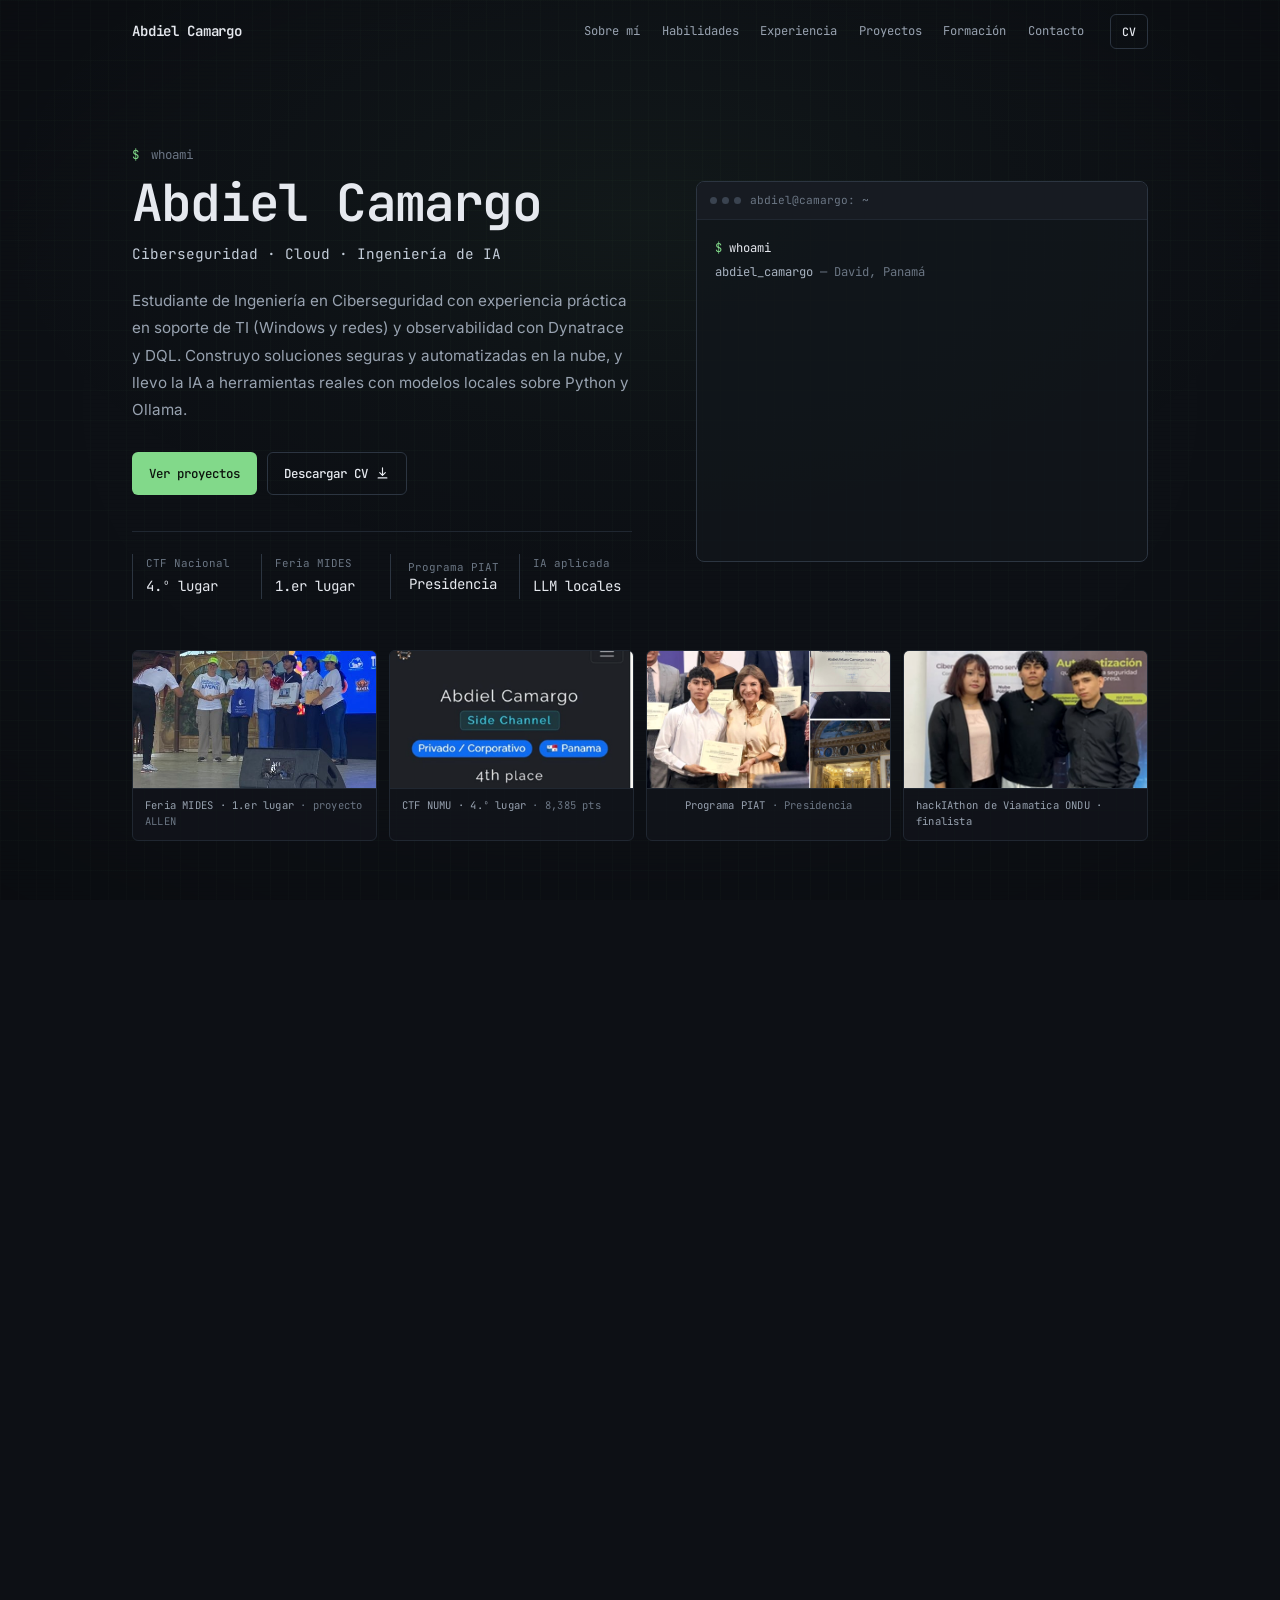
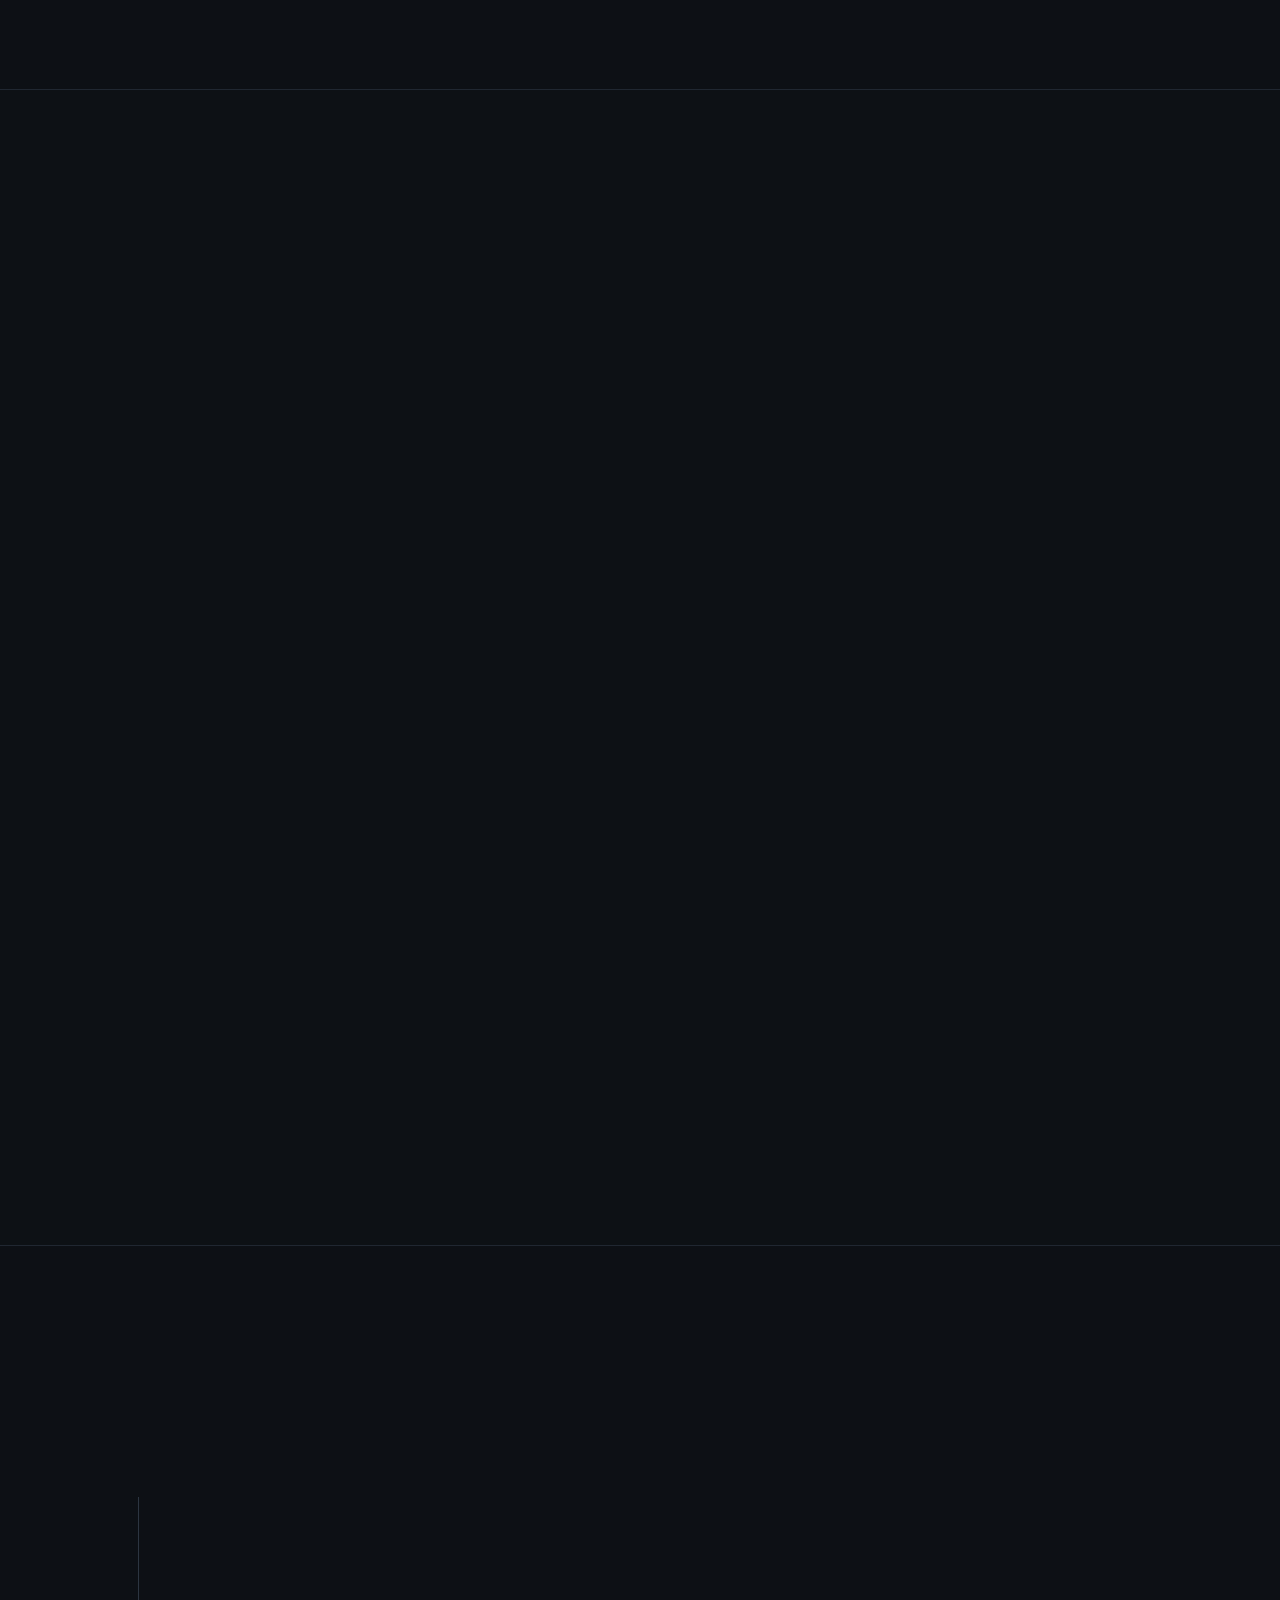
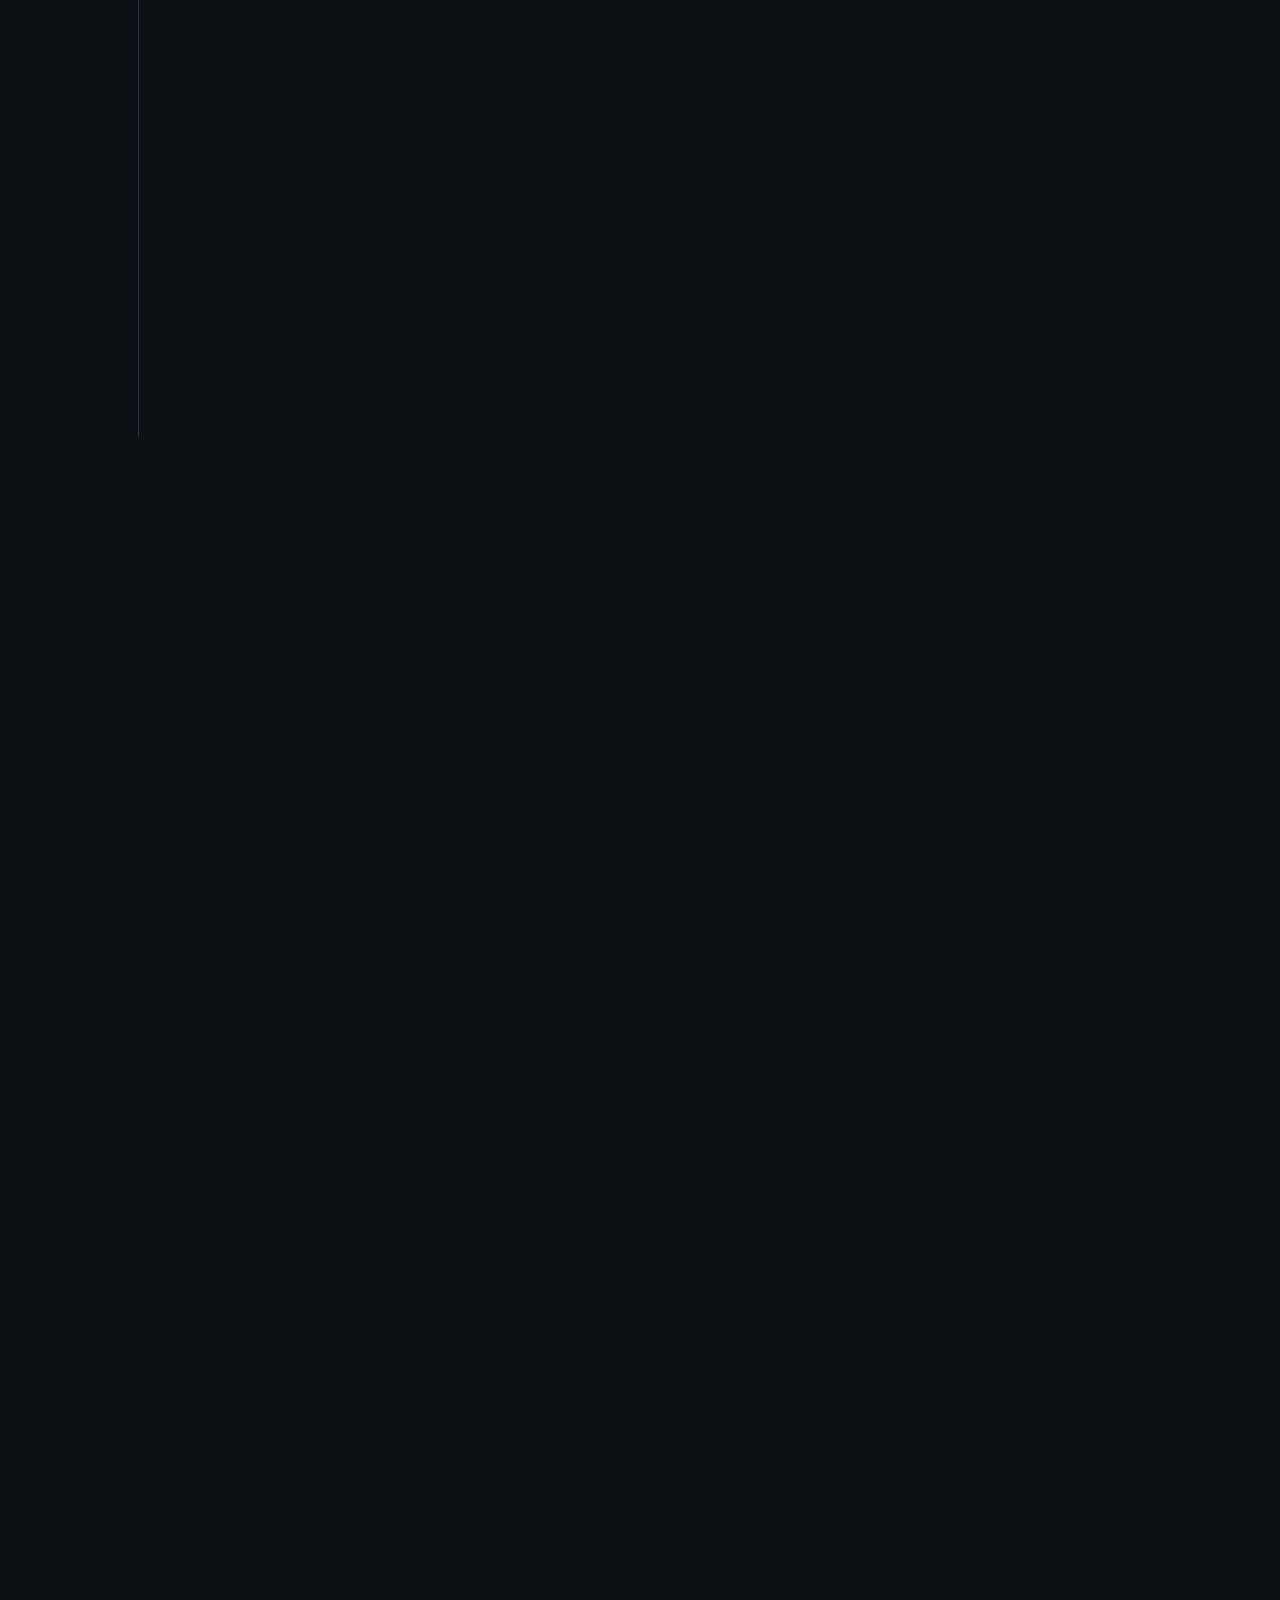
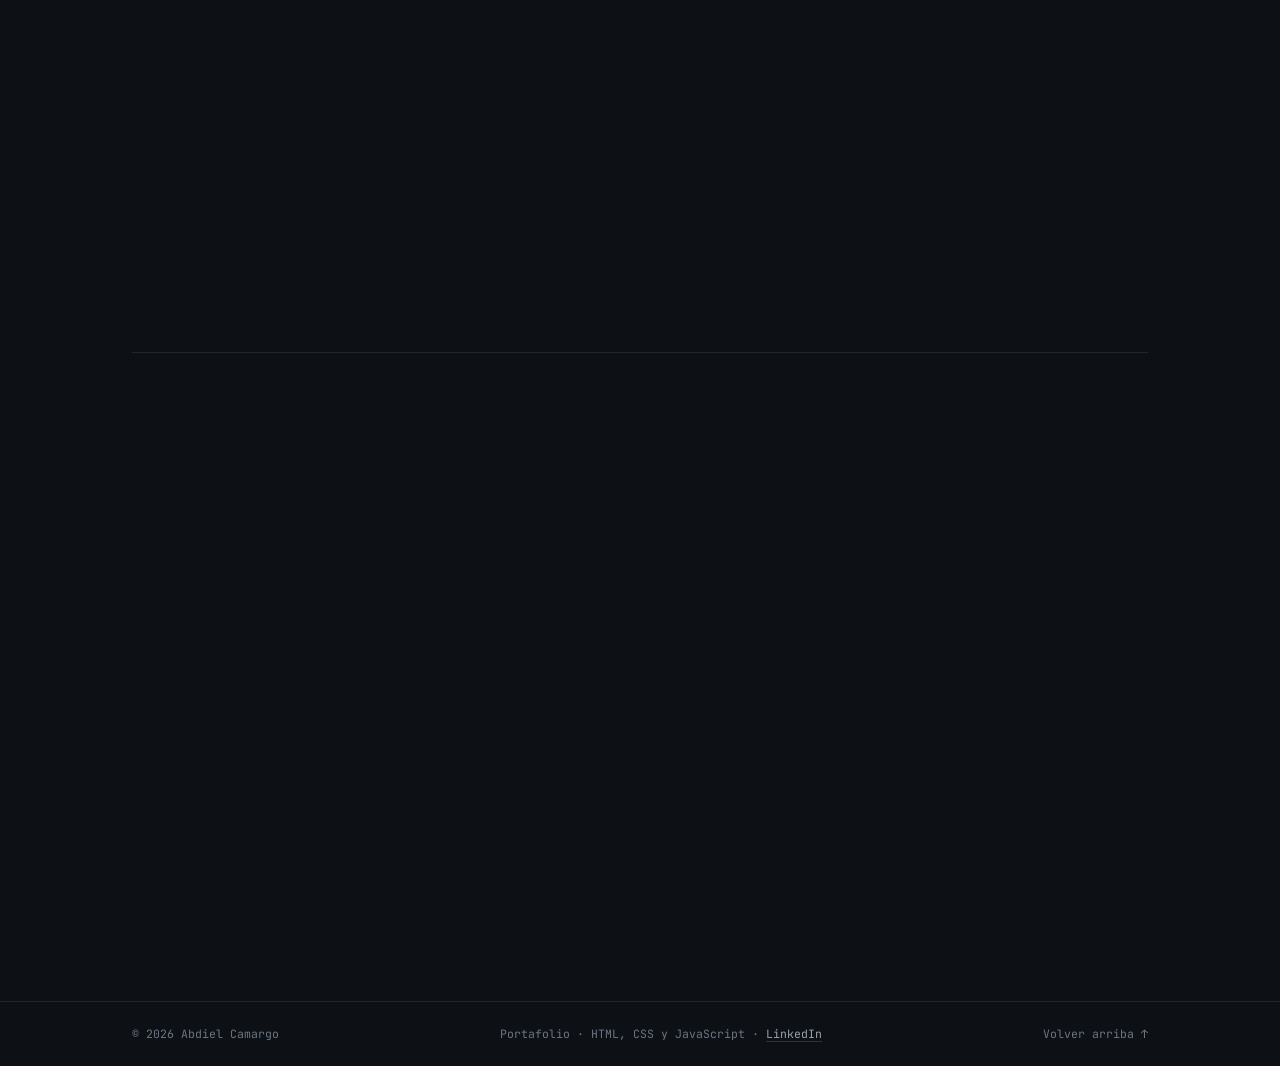
==== commit f4de8433: "Centra destacado del programa PIAT Co-authored-by: arena-agent <297053741+arena-agent@users.noreply." ====
--- a/index.html
+++ b/index.html
@@ -28,7 +28,7 @@
   <link rel="apple-touch-icon" href="assets/img/favicon.svg">
   <link rel="preload" href="assets/fonts/jetbrains-mono-latin-wght-normal.woff2" as="font" type="font/woff2" crossorigin>
   <link rel="preload" href="assets/fonts/inter-latin-wght-normal.woff2" as="font" type="font/woff2" crossorigin>
-  <link rel="stylesheet" href="assets/css/app.css?v=20261119r">
+  <link rel="stylesheet" href="assets/css/app.css?v=20261119s">
 
   <script>document.documentElement.classList.add('js');</script>
 
@@ -119,9 +119,9 @@
               <dt>Feria MIDES</dt>
               <dd>1.er lugar</dd>
             </div>
-            <div>
-              <dt>Diploma PIAT</dt>
-              <dd>en Presidencia</dd>
+            <div class="hero-stat-piat">
+              <dt>Programa PIAT</dt>
+              <dd>Presidencia</dd>
             </div>
             <div>
               <dt>IA aplicada</dt>
@@ -165,9 +165,9 @@
           <figcaption><span>CTF NUMU · 4.º lugar</span> · 8,385 pts</figcaption>
         </figure>
 
-        <figure class="highlight reveal" data-reveal>
+        <figure class="highlight highlight--piat reveal" data-reveal>
           <img src="assets/img/highlight-piat-presidencia.jpg" alt="Abdiel Camargo recibe su diploma del Programa de Inteligencia Artificial, Innovación y Agilidad para la Transformación Profesional en la Presidencia de la República de Panamá" width="548" height="308" loading="lazy" decoding="async">
-          <figcaption><span>Presidencia de la República</span> · diploma PIAT</figcaption>
+          <figcaption><span>Programa PIAT</span> · Presidencia</figcaption>
         </figure>
 
         <figure class="highlight reveal" data-reveal>
--- a/assets/css/app.css
+++ b/assets/css/app.css
@@ -408,6 +408,19 @@
   font-size: 0.88rem;
   color: var(--text);
 }
+.hero-stat-piat {
+  display: grid;
+  justify-items: center;
+  align-content: center;
+  text-align: center;
+}
+.hero-stat-piat dt,
+.hero-stat-piat dd {
+  white-space: nowrap;
+  line-height: 1.3;
+}
+.hero-stat-piat dt { margin-bottom: 0.08rem; }
+.highlight--piat figcaption { text-align: center; }
 
 /* ---------- Terminal ---------- */
 .terminal-card {
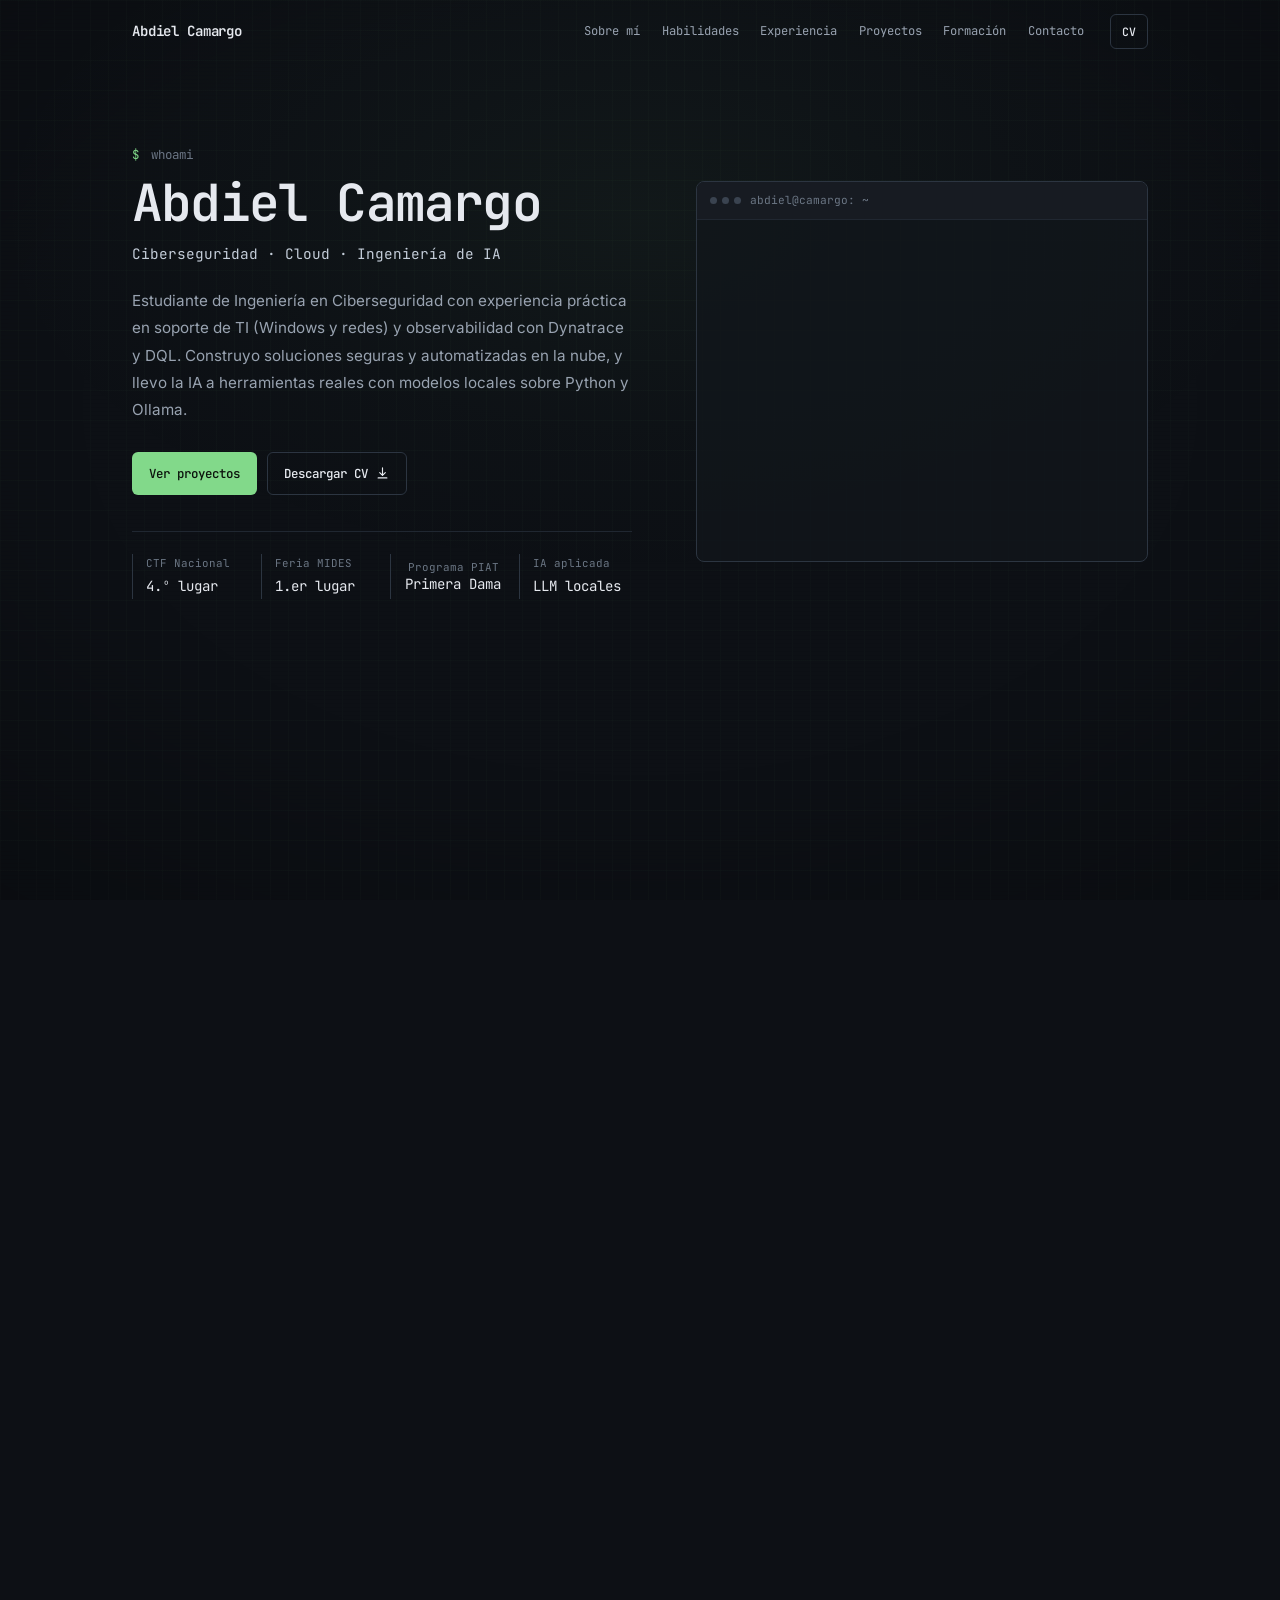
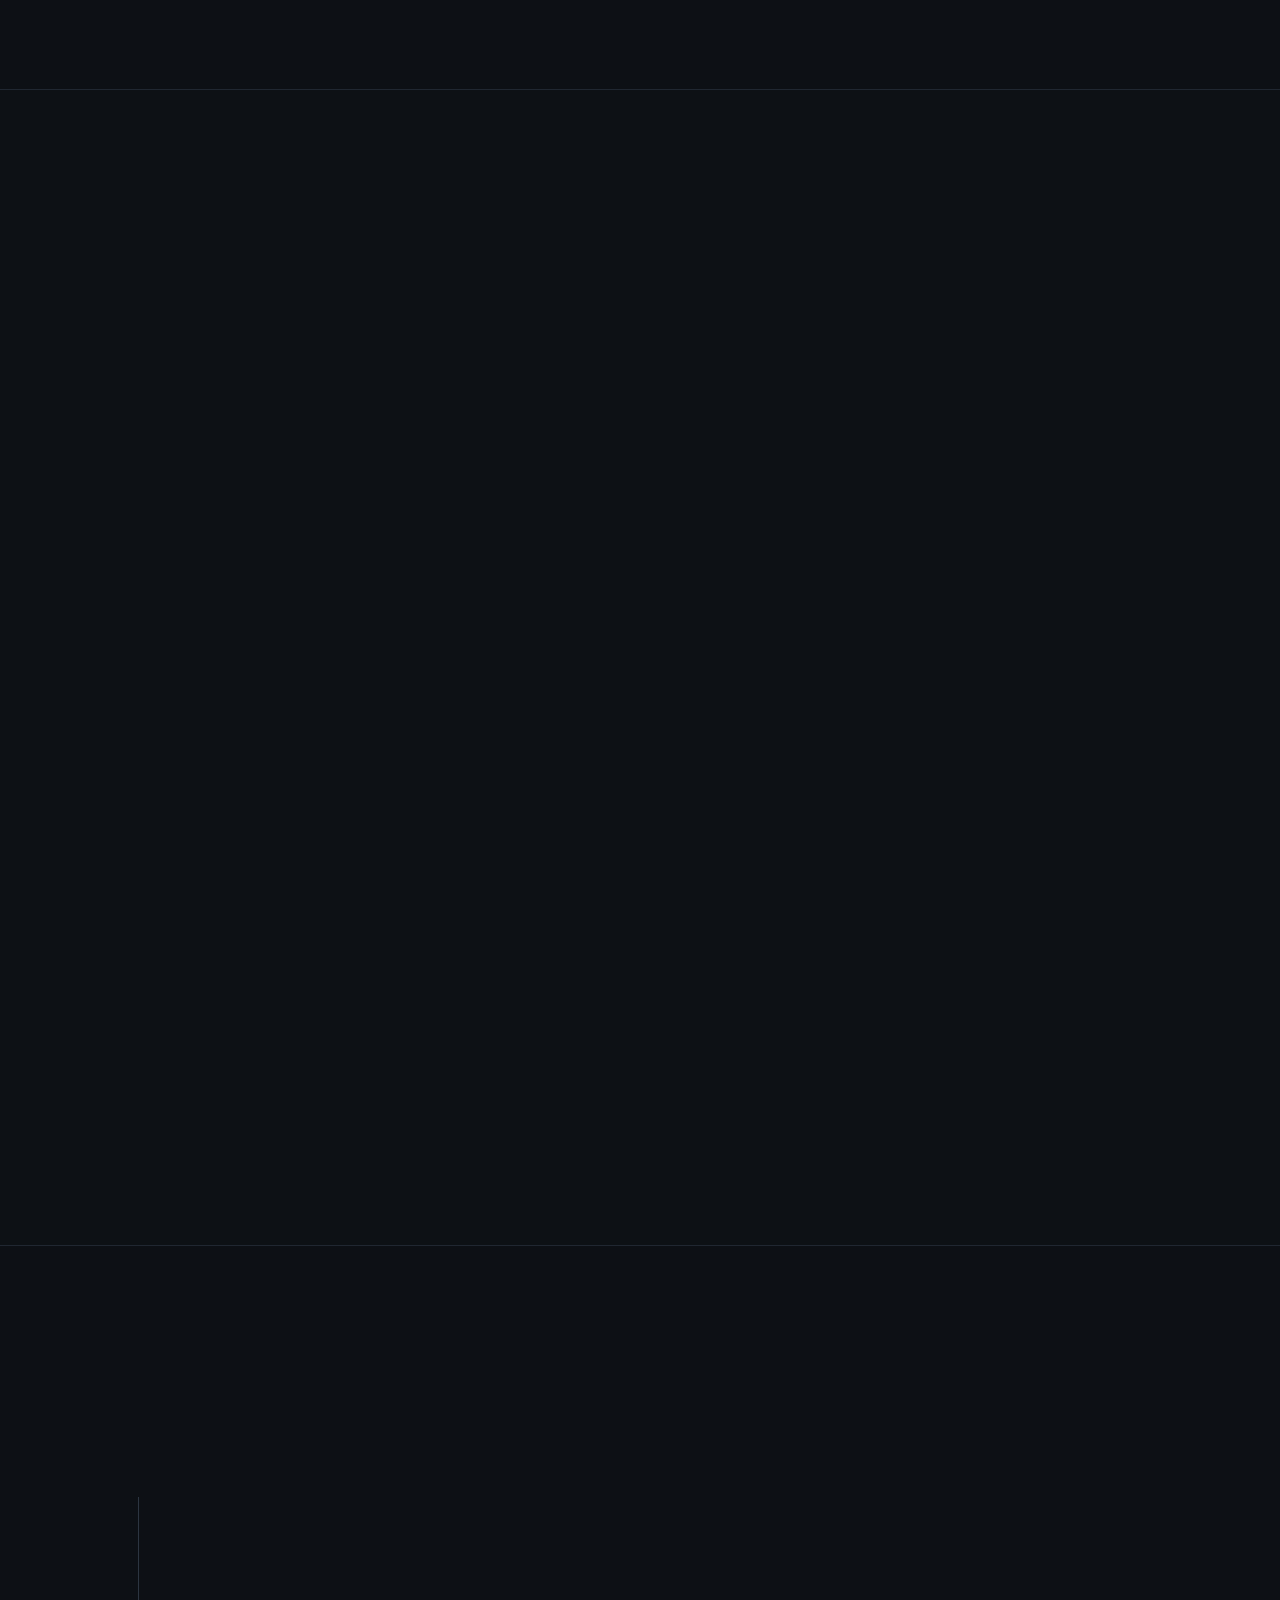
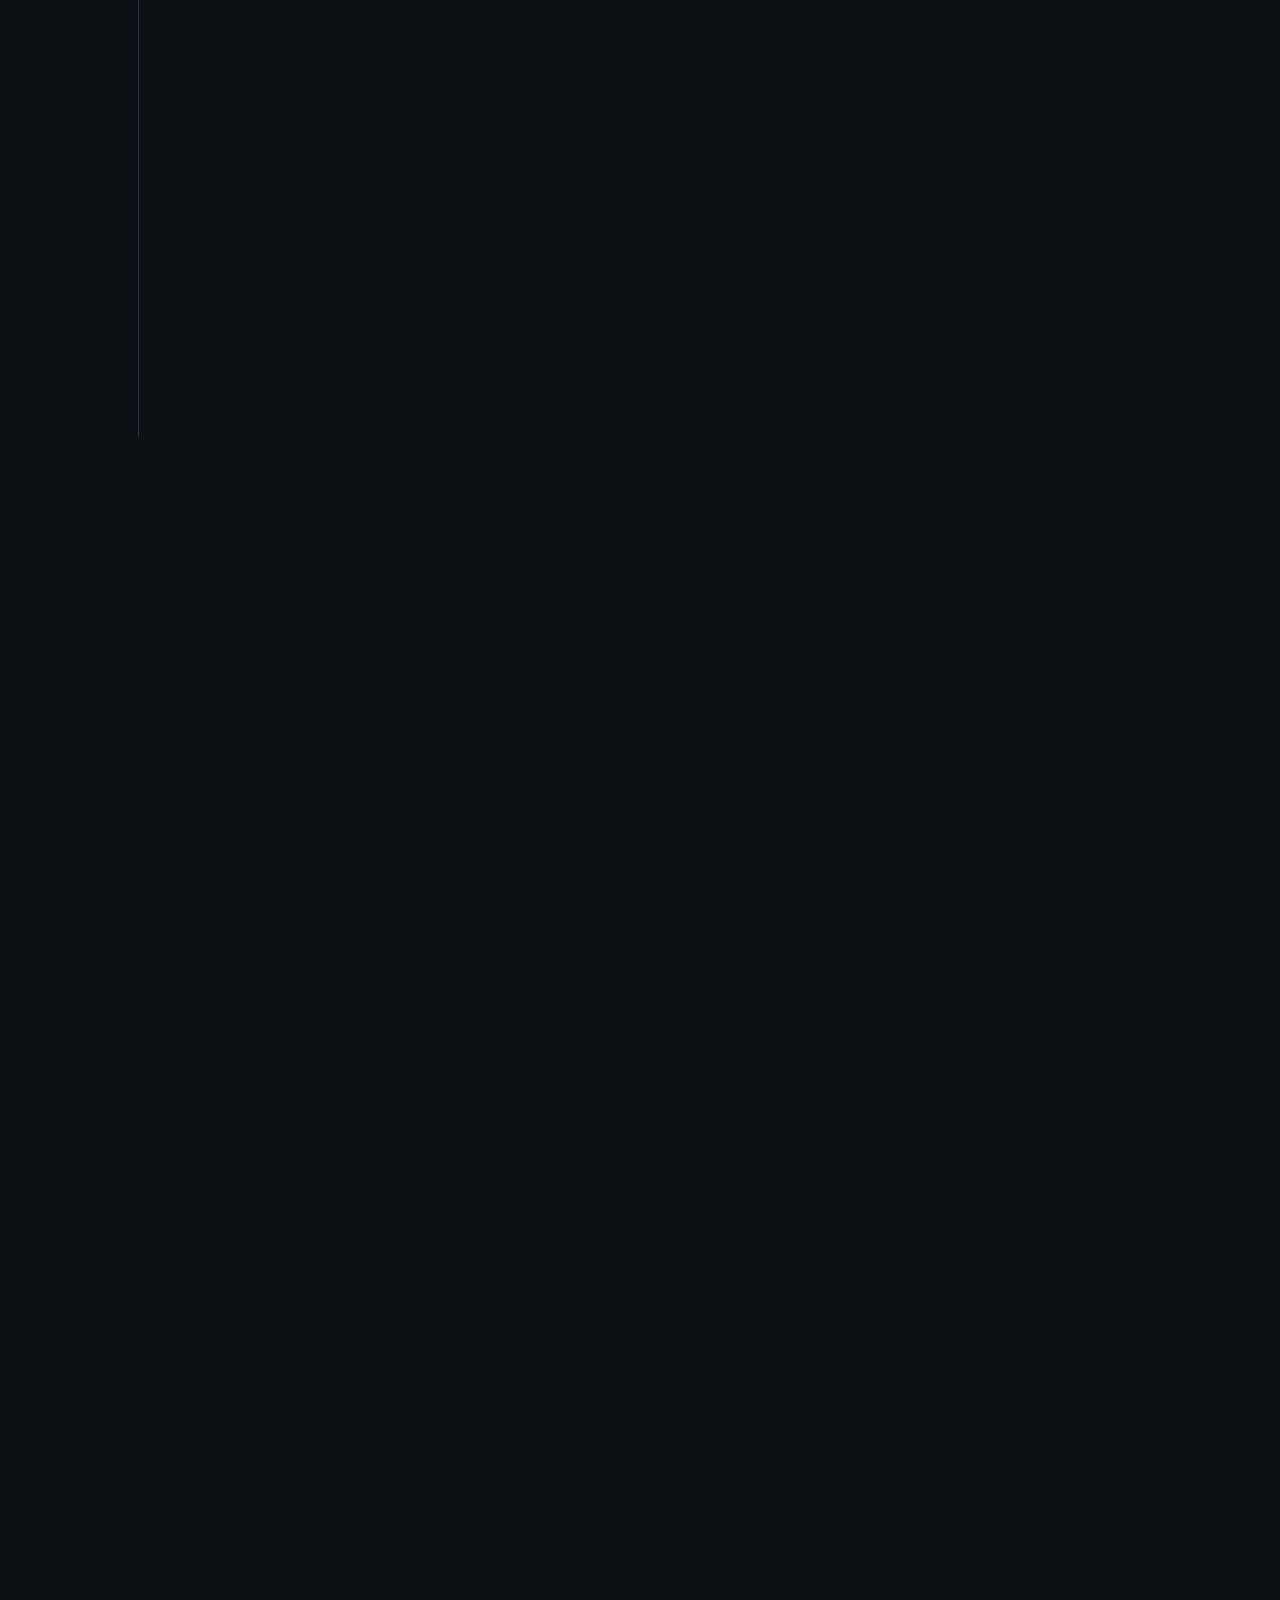
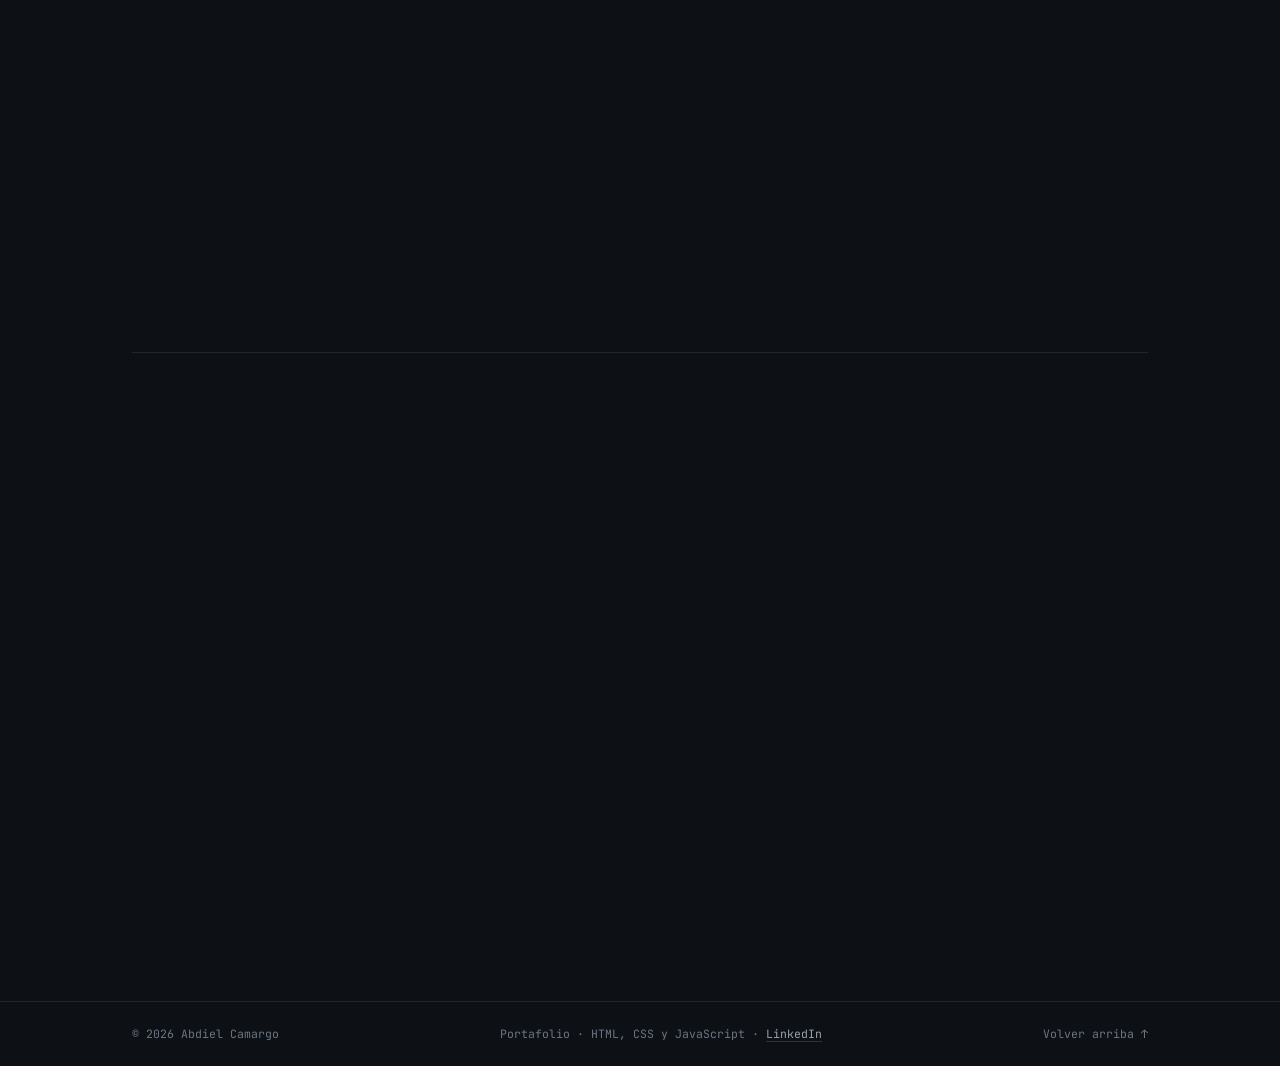
==== commit c05bf2bd: "Aclara reconocimiento PIAT y aliados Co-authored-by: arena-agent <297053741+arena-agent@users.norepl" ====
--- a/index.html
+++ b/index.html
@@ -28,7 +28,7 @@
   <link rel="apple-touch-icon" href="assets/img/favicon.svg">
   <link rel="preload" href="assets/fonts/jetbrains-mono-latin-wght-normal.woff2" as="font" type="font/woff2" crossorigin>
   <link rel="preload" href="assets/fonts/inter-latin-wght-normal.woff2" as="font" type="font/woff2" crossorigin>
-  <link rel="stylesheet" href="assets/css/app.css?v=20261119s">
+  <link rel="stylesheet" href="assets/css/app.css?v=20261119t">
 
   <script>document.documentElement.classList.add('js');</script>
 
@@ -121,7 +121,7 @@
             </div>
             <div class="hero-stat-piat">
               <dt>Programa PIAT</dt>
-              <dd>Presidencia</dd>
+              <dd>Primera Dama</dd>
             </div>
             <div>
               <dt>IA aplicada</dt>
@@ -167,7 +167,7 @@
 
         <figure class="highlight highlight--piat reveal" data-reveal>
           <img src="assets/img/highlight-piat-presidencia.jpg" alt="Abdiel Camargo recibe su diploma del Programa de Inteligencia Artificial, Innovación y Agilidad para la Transformación Profesional en la Presidencia de la República de Panamá" width="548" height="308" loading="lazy" decoding="async">
-          <figcaption><span>Programa PIAT</span> · Presidencia</figcaption>
+          <figcaption><span>Programa PIAT</span> · Primera Dama, MIDES y EUDE</figcaption>
         </figure>
 
         <figure class="highlight reveal" data-reveal>
@@ -566,11 +566,11 @@
               <span class="cert-card-open">Ver momento <span aria-hidden="true">↗</span></span>
             </a>
             <div class="cert-card-body">
-              <p class="cert-card-provider">MIDES · Despacho de la Primera Dama · EUDE</p>
-              <h4>Diploma PIAT recibido en la Presidencia</h4>
-              <p class="cert-card-meta">21 oct. — 13 nov. 2026 · Panamá</p>
-              <p class="cert-card-description">Recibí el diploma del Programa de Inteligencia Artificial, Innovación y Agilidad para la Transformación Profesional junto a la Primera Dama, Maricel Cohen de Mulino, en la Presidencia de la República de Panamá.</p>
-              <a class="cert-card-link" href="https://www.linkedin.com/school/eude-business-school/" target="_blank" rel="noopener noreferrer">EUDE Business School <span aria-hidden="true">↗</span></a>
+              <p class="cert-card-provider">Despacho de la Primera Dama · MIDES · EUDE Business School</p>
+              <h4>Reconocimiento PIAT junto a la Primera Dama</h4>
+              <p class="cert-card-meta">Maricel Cohen de Mulino · 21 oct. — 13 nov. 2026 · Panamá</p>
+              <p class="cert-card-description">Recibí el diploma del Programa de Inteligencia Artificial, Innovación y Agilidad para la Transformación Profesional en la Presidencia de la República de Panamá. La iniciativa fue impulsada por el MIDES, el Despacho de la Primera Dama y EUDE Business School, institución española de formación empresarial.</p>
+              <a class="cert-card-link" href="https://www.linkedin.com/school/eude-business-school/" target="_blank" rel="noopener noreferrer">EUDE Business School · España <span aria-hidden="true">↗</span></a>
             </div>
           </article>
 
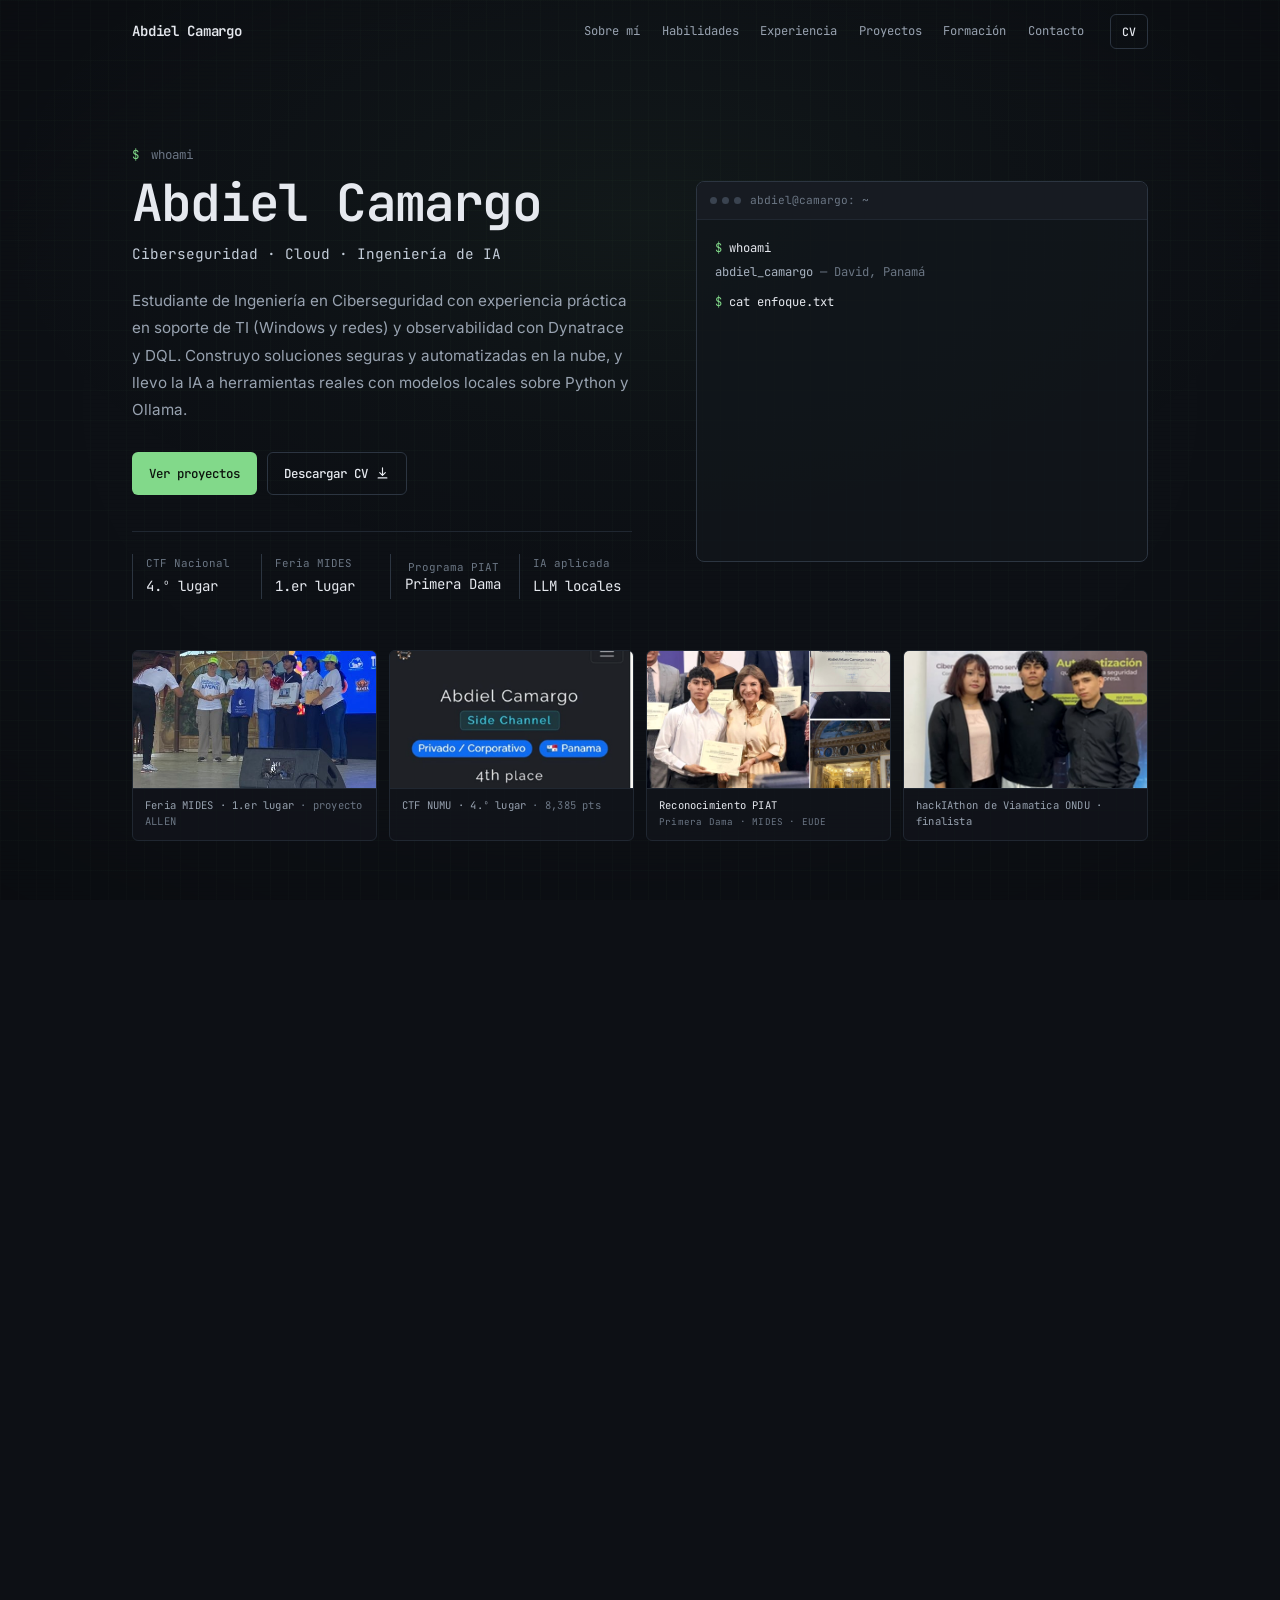
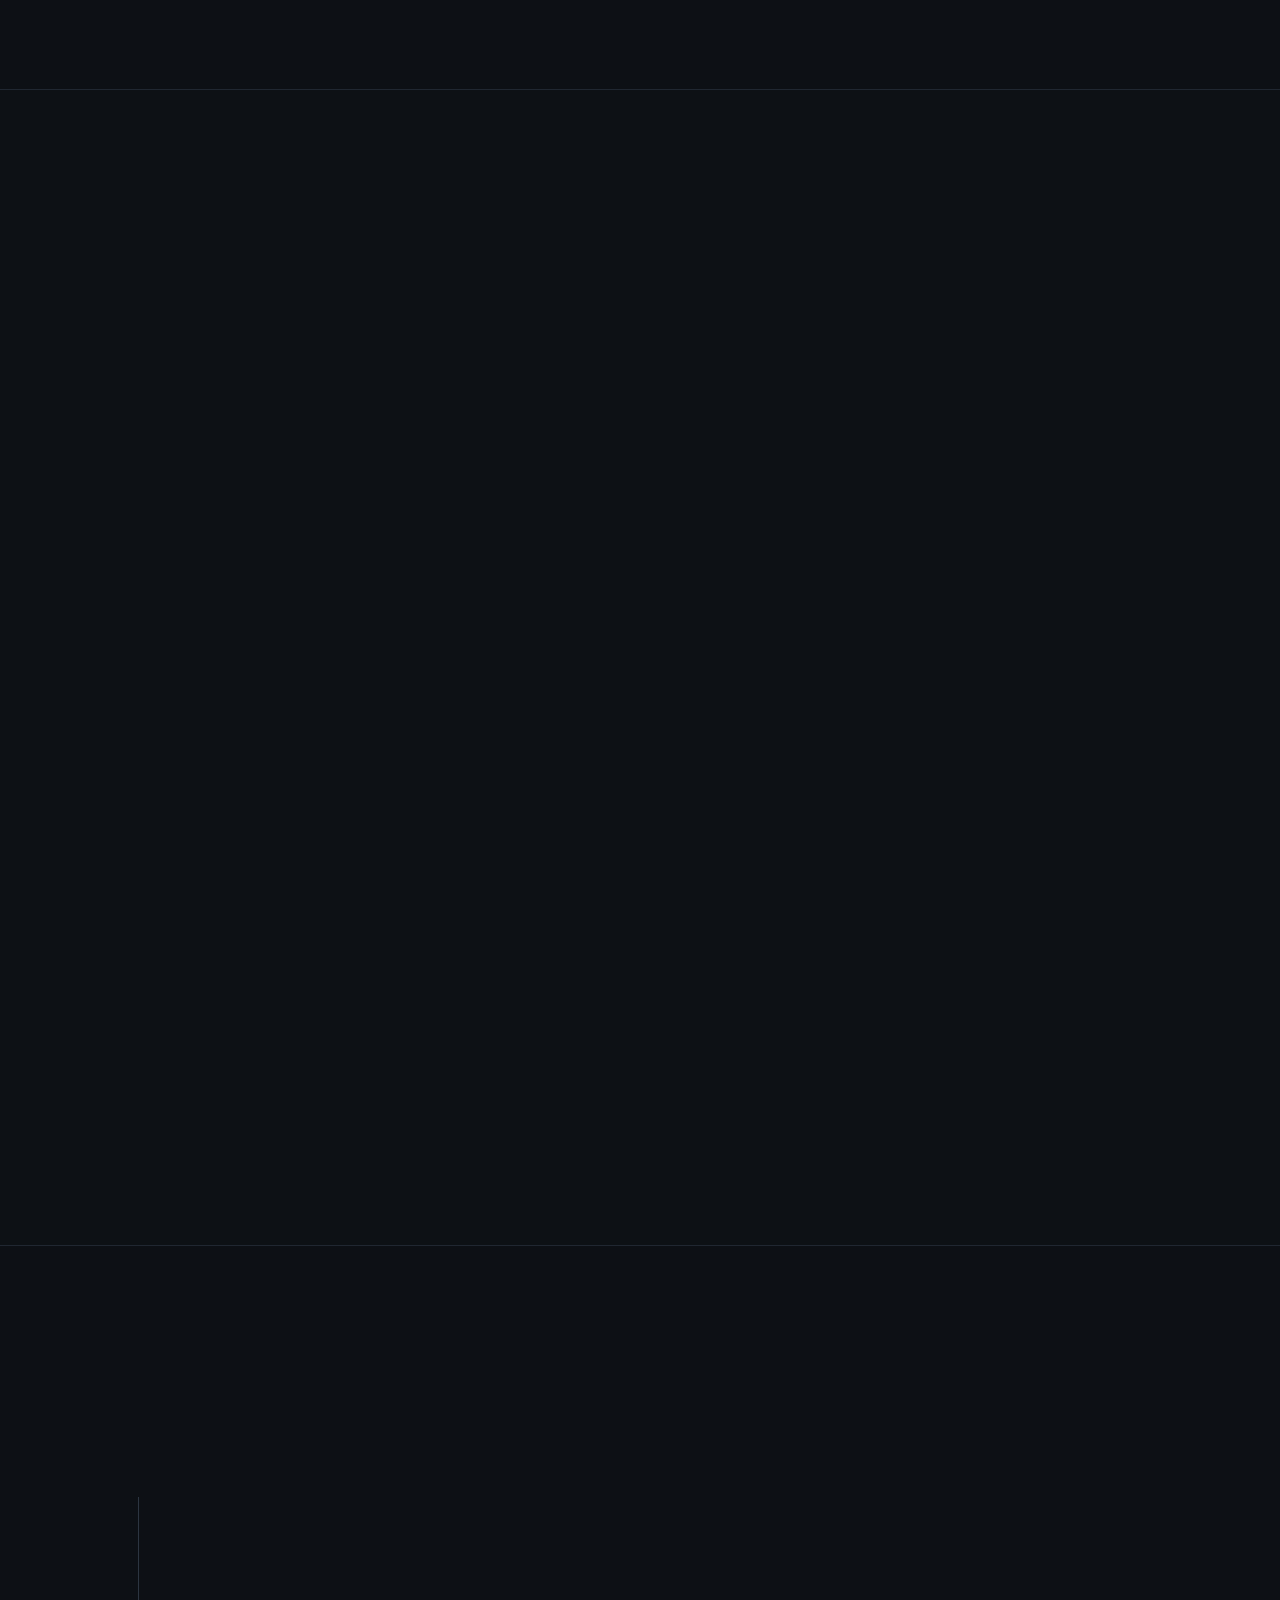
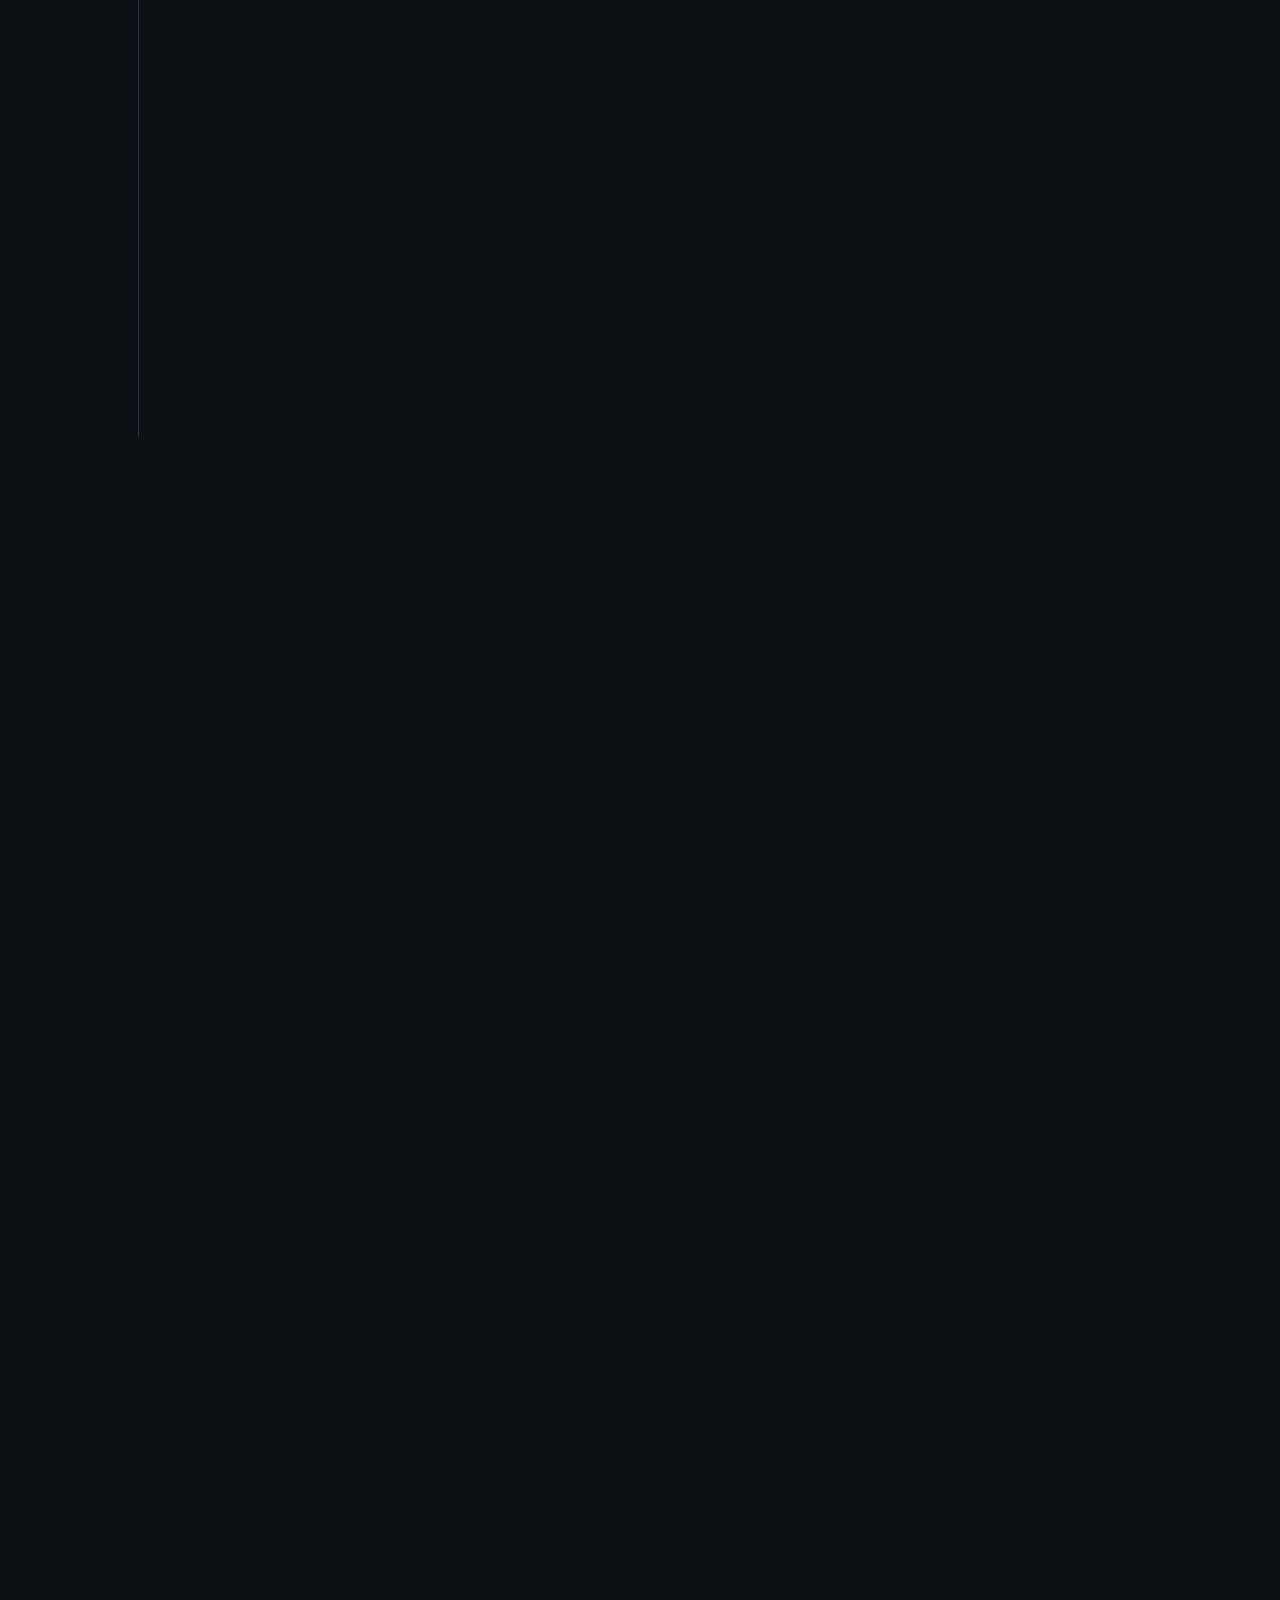
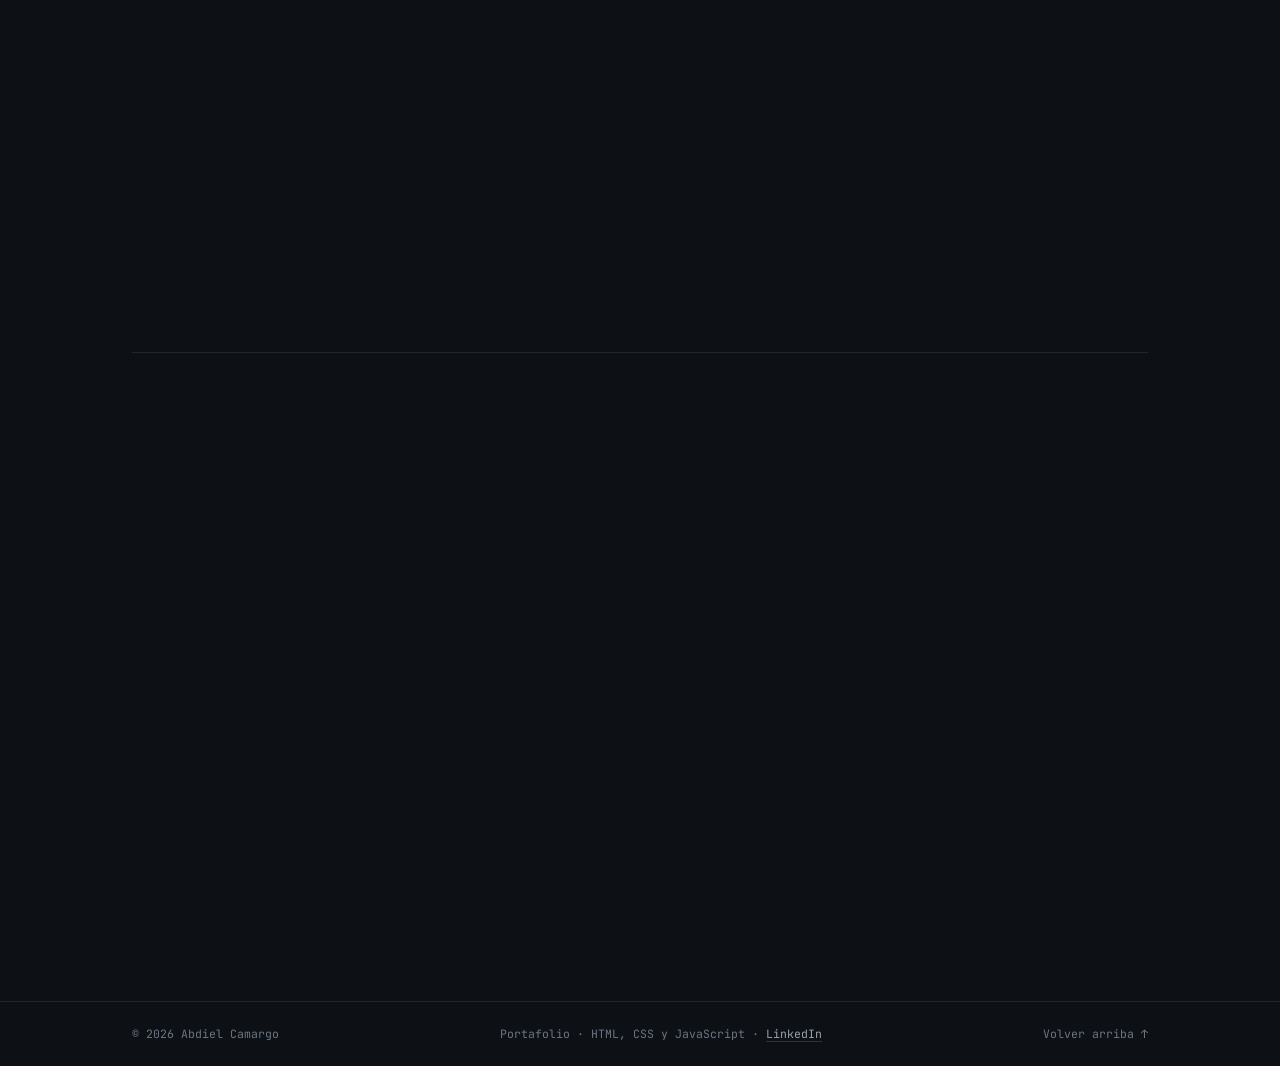
==== commit b39cdb39: "Simplifica destacado visual del reconocimiento PIAT Co-authored-by: arena-agent <297053741+arena-age" ====
--- a/index.html
+++ b/index.html
@@ -28,7 +28,7 @@
   <link rel="apple-touch-icon" href="assets/img/favicon.svg">
   <link rel="preload" href="assets/fonts/jetbrains-mono-latin-wght-normal.woff2" as="font" type="font/woff2" crossorigin>
   <link rel="preload" href="assets/fonts/inter-latin-wght-normal.woff2" as="font" type="font/woff2" crossorigin>
-  <link rel="stylesheet" href="assets/css/app.css?v=20261119t">
+  <link rel="stylesheet" href="assets/css/app.css?v=20261119u">
 
   <script>document.documentElement.classList.add('js');</script>
 
@@ -167,7 +167,7 @@
 
         <figure class="highlight highlight--piat reveal" data-reveal>
           <img src="assets/img/highlight-piat-presidencia.jpg" alt="Abdiel Camargo recibe su diploma del Programa de Inteligencia Artificial, Innovación y Agilidad para la Transformación Profesional en la Presidencia de la República de Panamá" width="548" height="308" loading="lazy" decoding="async">
-          <figcaption><span>Programa PIAT</span> · Primera Dama, MIDES y EUDE</figcaption>
+          <figcaption><span>Reconocimiento PIAT</span><small>Primera Dama · MIDES · EUDE</small></figcaption>
         </figure>
 
         <figure class="highlight reveal" data-reveal>
--- a/assets/css/app.css
+++ b/assets/css/app.css
@@ -420,7 +420,18 @@
   line-height: 1.3;
 }
 .hero-stat-piat dt { margin-bottom: 0.08rem; }
-.highlight--piat figcaption { text-align: center; }
+.highlight--piat figcaption {
+  display: grid;
+  gap: 0.14rem;
+  text-align: left;
+}
+.highlight--piat figcaption span { color: var(--text); }
+.highlight--piat figcaption small {
+  color: var(--dim);
+  font-family: inherit;
+  font-size: 0.58rem;
+  line-height: 1.35;
+}
 
 /* ---------- Terminal ---------- */
 .terminal-card {
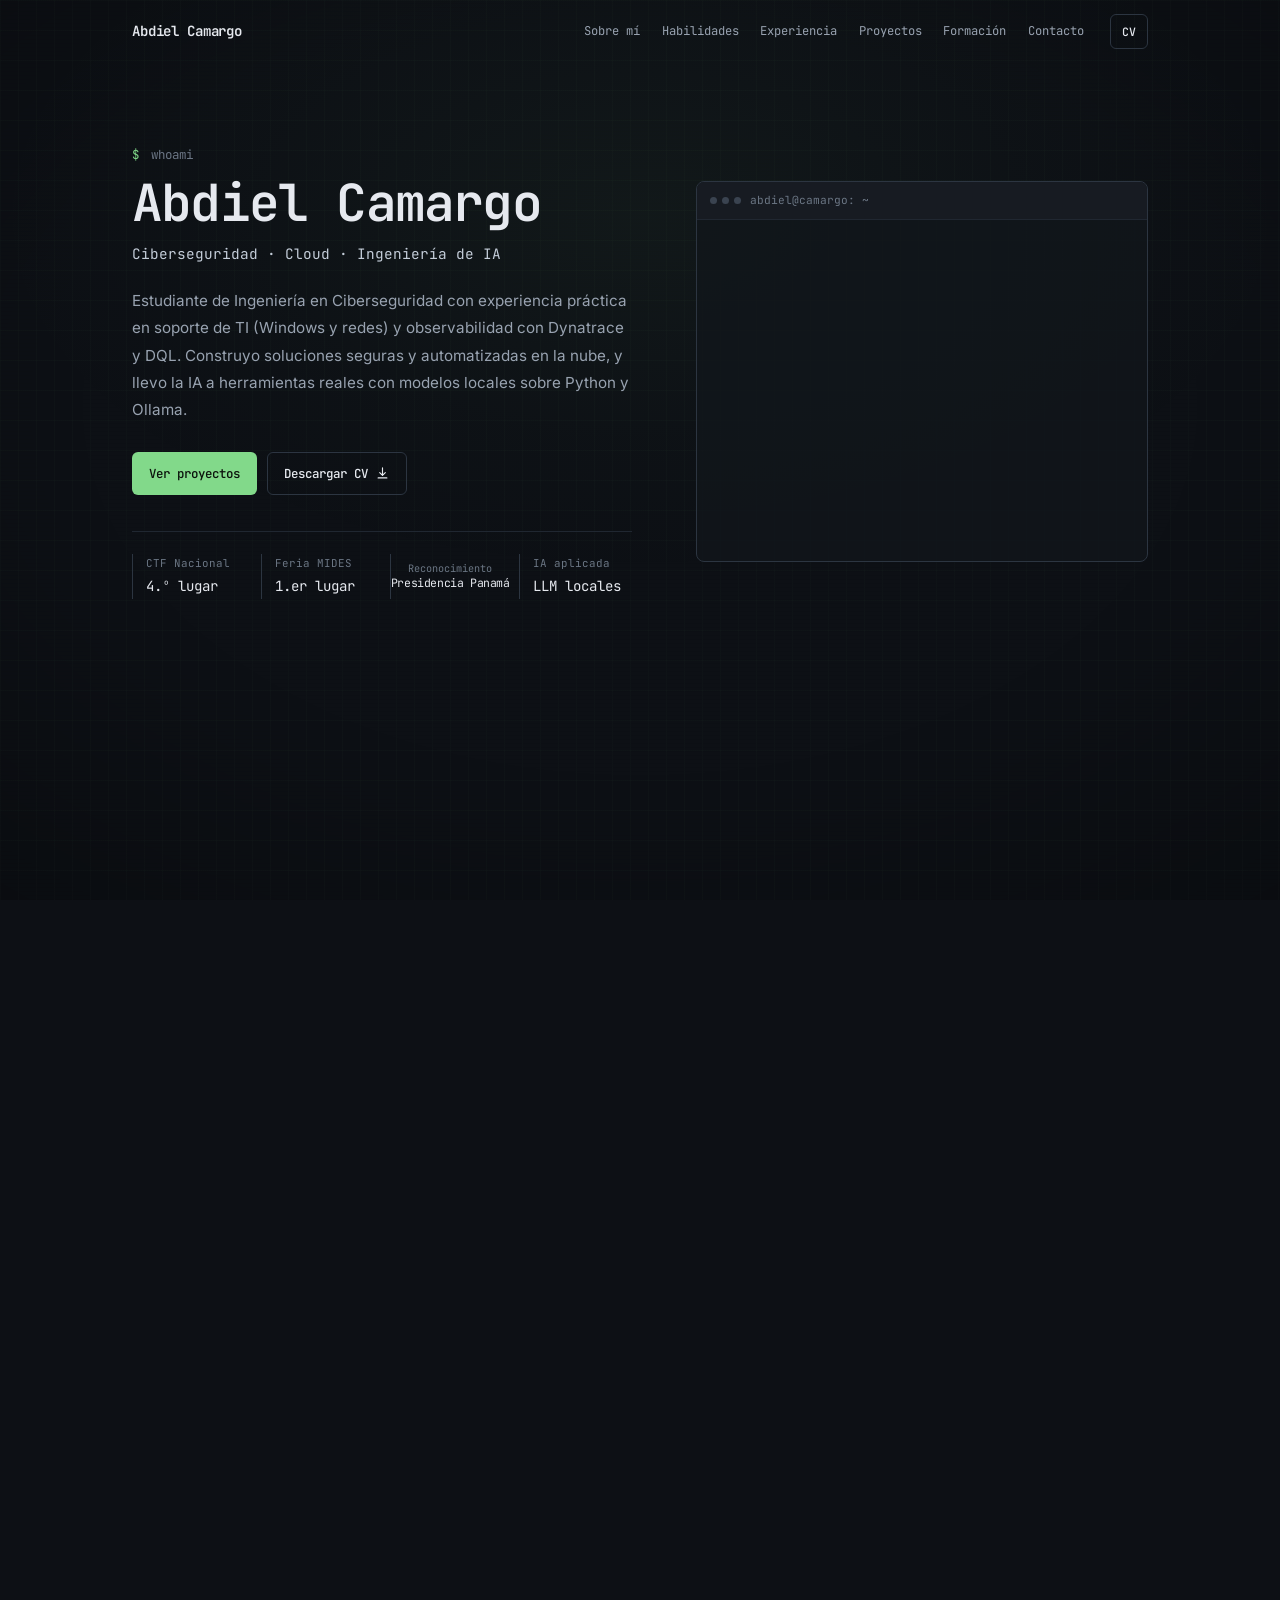
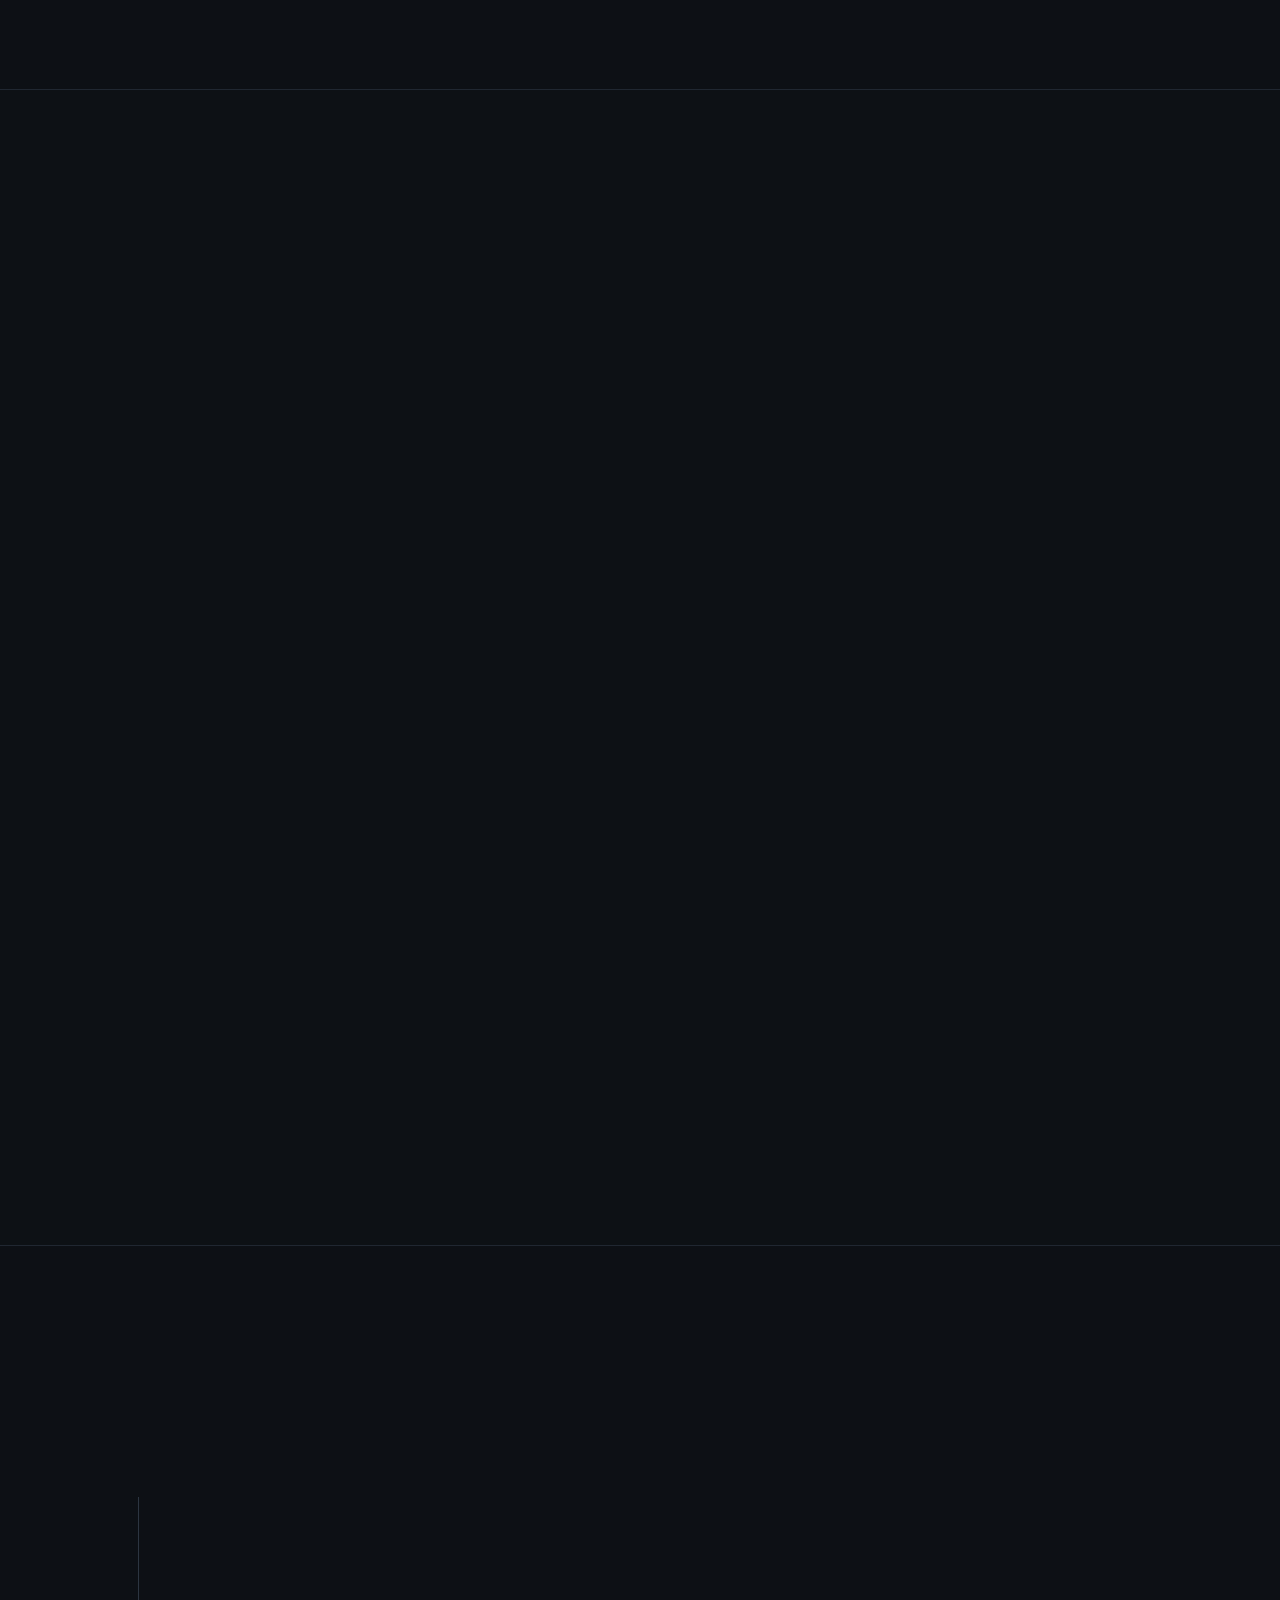
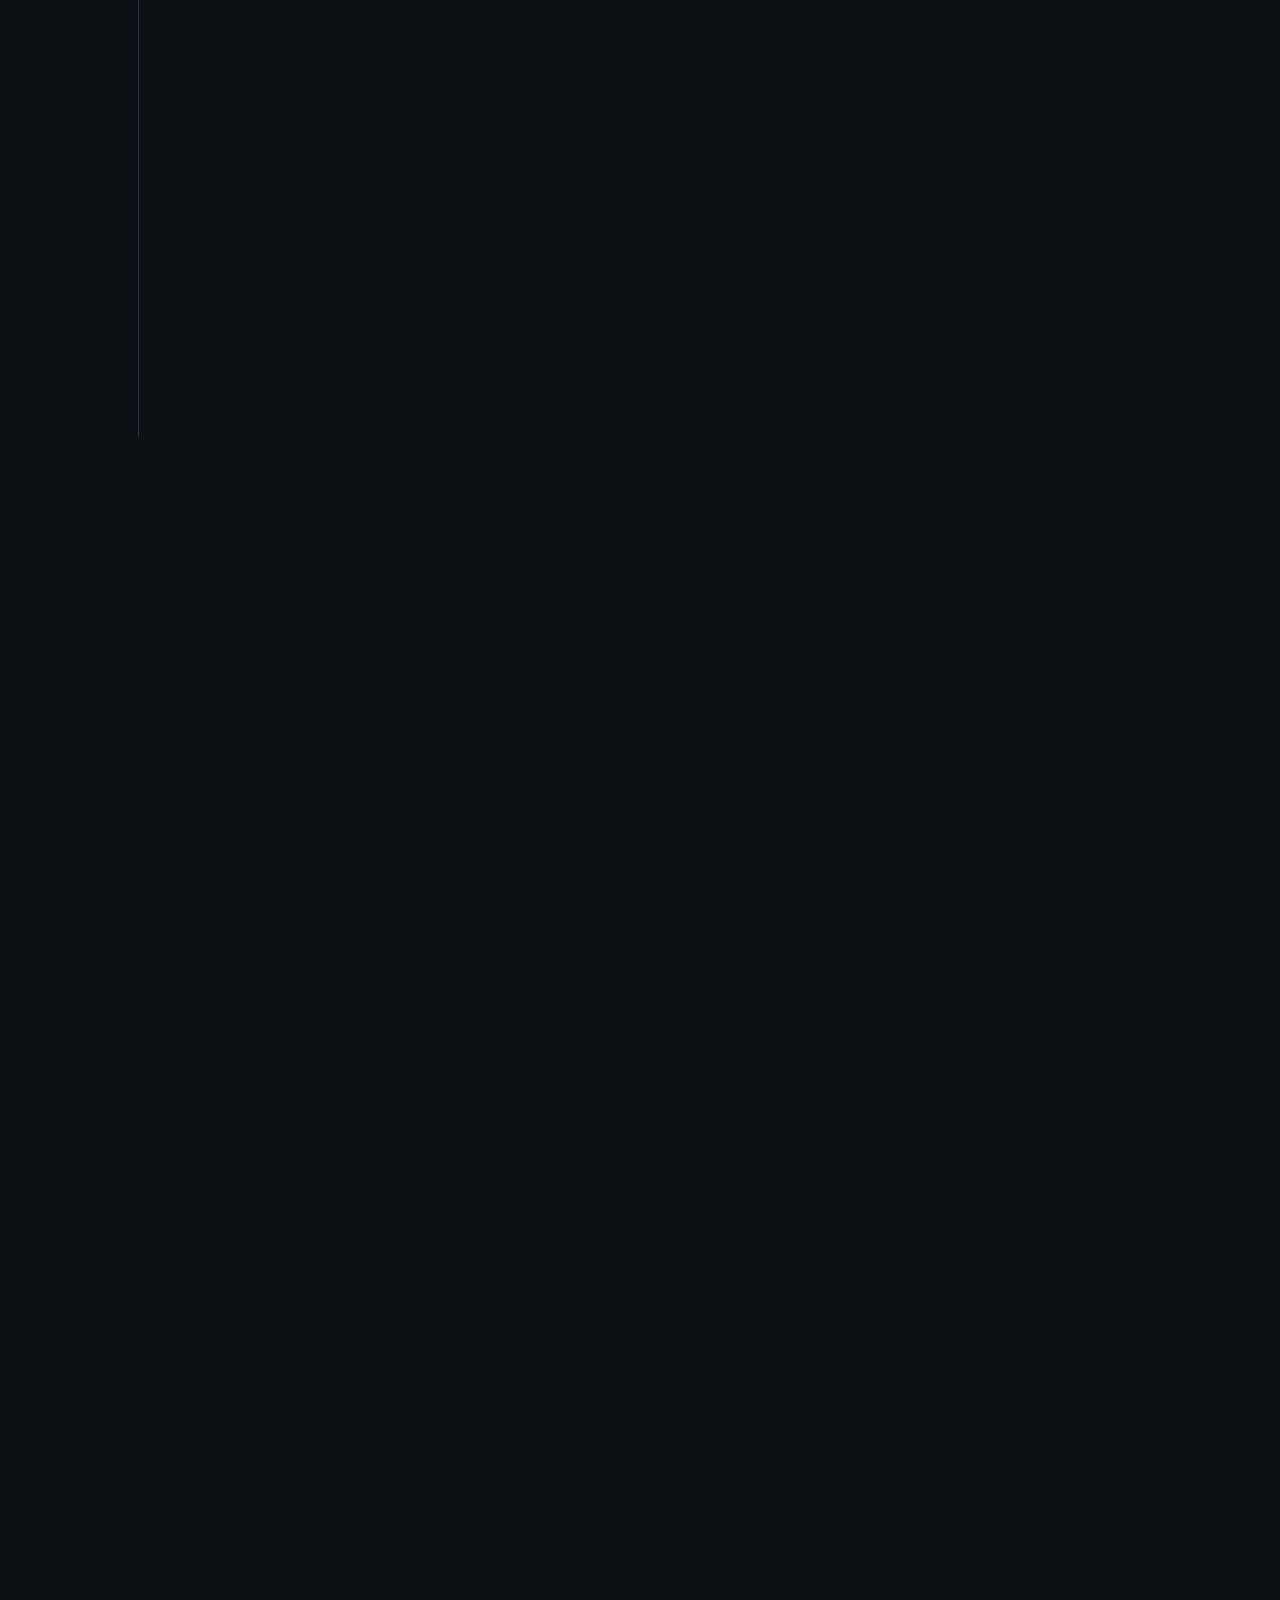
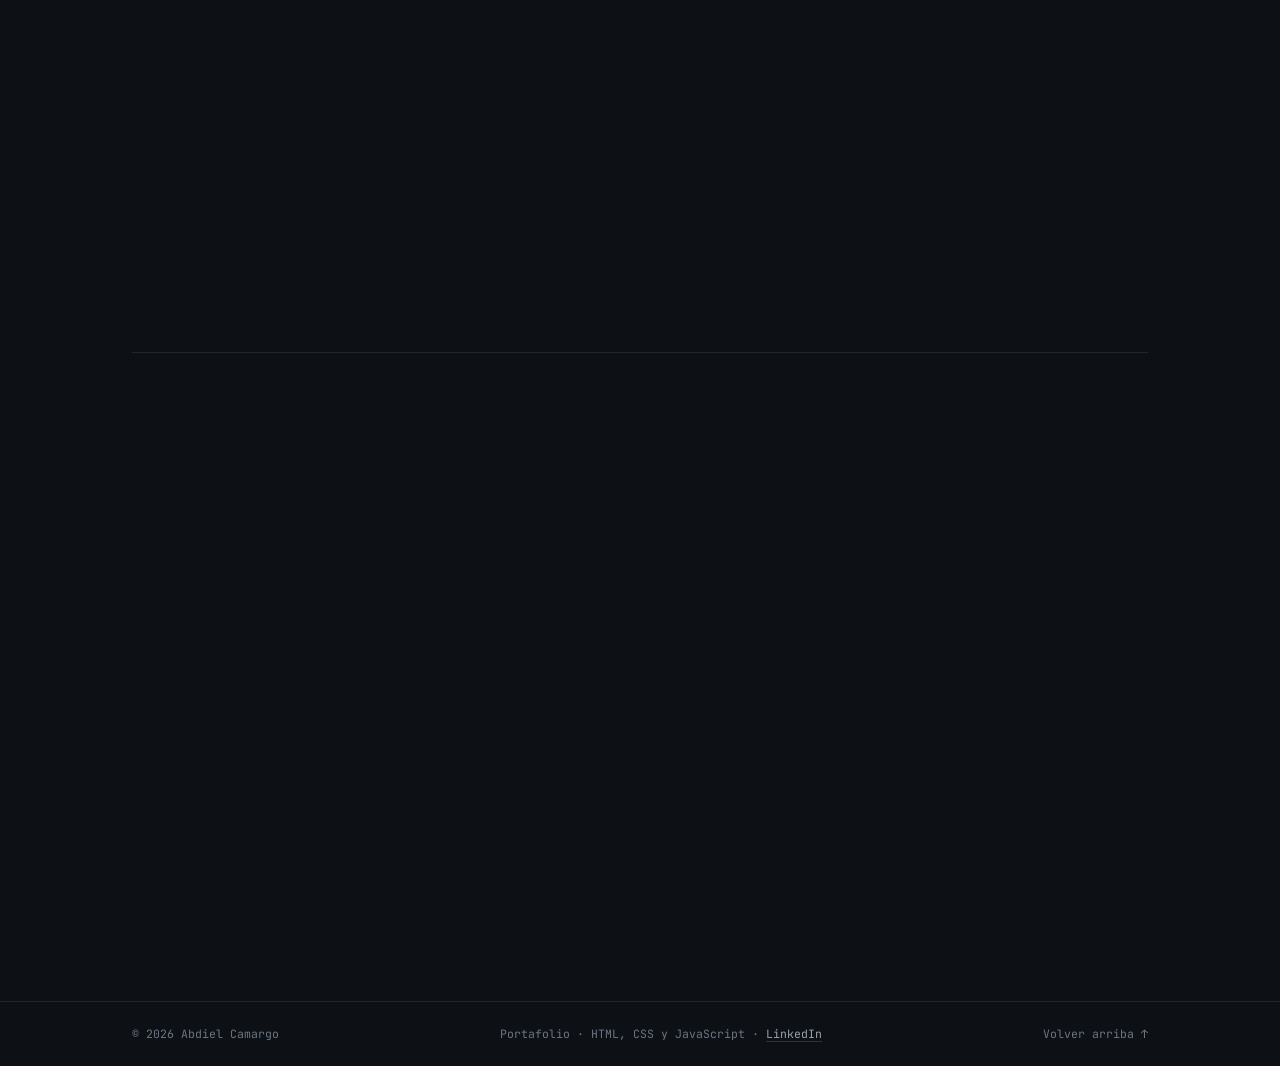
==== commit 38ac2c27: "Aclara reconocimiento en Presidencia y Primera Dama Co-authored-by: arena-agent <297053741+arena-age" ====
--- a/index.html
+++ b/index.html
@@ -28,7 +28,7 @@
   <link rel="apple-touch-icon" href="assets/img/favicon.svg">
   <link rel="preload" href="assets/fonts/jetbrains-mono-latin-wght-normal.woff2" as="font" type="font/woff2" crossorigin>
   <link rel="preload" href="assets/fonts/inter-latin-wght-normal.woff2" as="font" type="font/woff2" crossorigin>
-  <link rel="stylesheet" href="assets/css/app.css?v=20261119u">
+  <link rel="stylesheet" href="assets/css/app.css?v=20261119v">
 
   <script>document.documentElement.classList.add('js');</script>
 
@@ -120,8 +120,8 @@
               <dd>1.er lugar</dd>
             </div>
             <div class="hero-stat-piat">
-              <dt>Programa PIAT</dt>
-              <dd>Primera Dama</dd>
+              <dt>Reconocimiento</dt>
+              <dd>Presidencia Panamá</dd>
             </div>
             <div>
               <dt>IA aplicada</dt>
@@ -167,7 +167,7 @@
 
         <figure class="highlight highlight--piat reveal" data-reveal>
           <img src="assets/img/highlight-piat-presidencia.jpg" alt="Abdiel Camargo recibe su diploma del Programa de Inteligencia Artificial, Innovación y Agilidad para la Transformación Profesional en la Presidencia de la República de Panamá" width="548" height="308" loading="lazy" decoding="async">
-          <figcaption><span>Reconocimiento PIAT</span><small>Primera Dama · MIDES · EUDE</small></figcaption>
+          <figcaption><span>Reconocimiento PIAT</span><small>Primera Dama de Panamá</small></figcaption>
         </figure>
 
         <figure class="highlight reveal" data-reveal>
--- a/assets/css/app.css
+++ b/assets/css/app.css
@@ -419,7 +419,15 @@
   white-space: nowrap;
   line-height: 1.3;
 }
-.hero-stat-piat dt { margin-bottom: 0.08rem; }
+.hero-stats > .hero-stat-piat { padding-left: 0; }
+.hero-stat-piat dt {
+  margin-bottom: 0.08rem;
+  font-size: 0.64rem;
+}
+.hero-stat-piat dd {
+  font-size: 0.72rem;
+  letter-spacing: -0.035em;
+}
 .highlight--piat figcaption {
   display: grid;
   gap: 0.14rem;
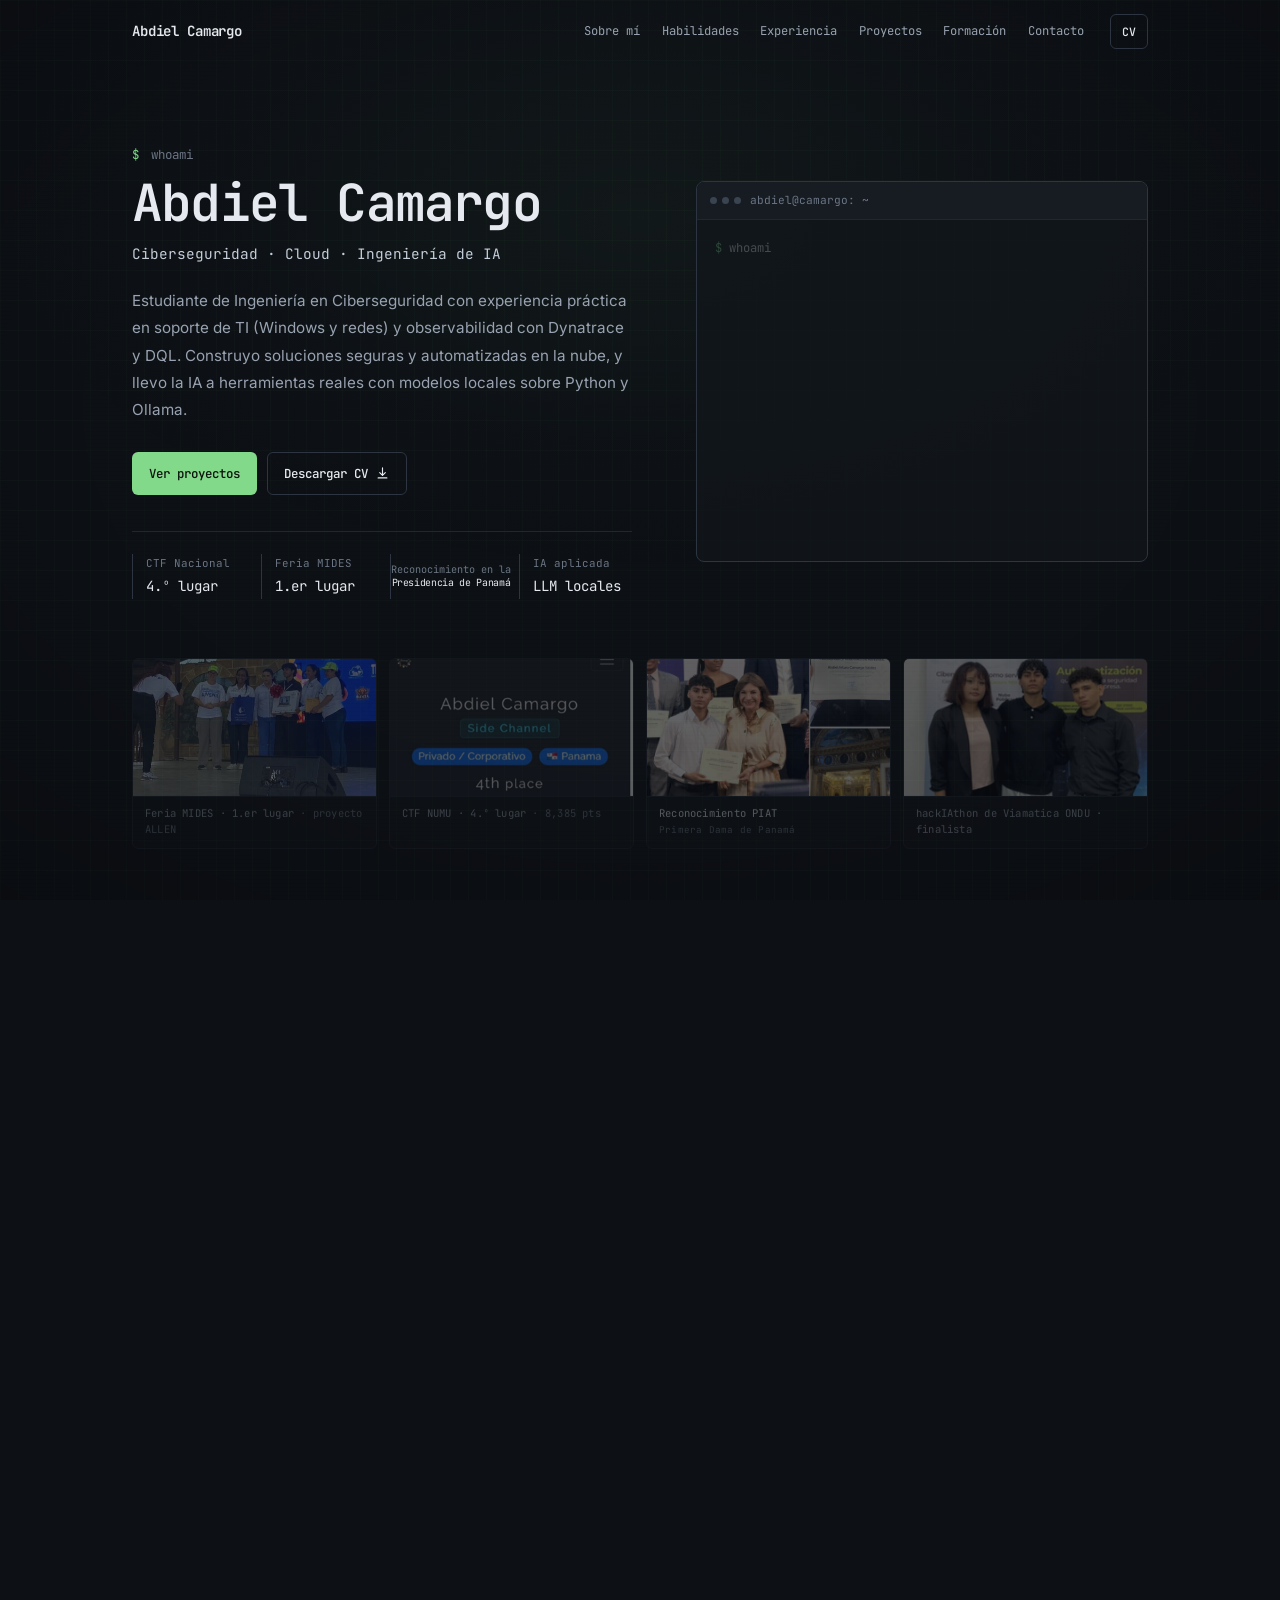
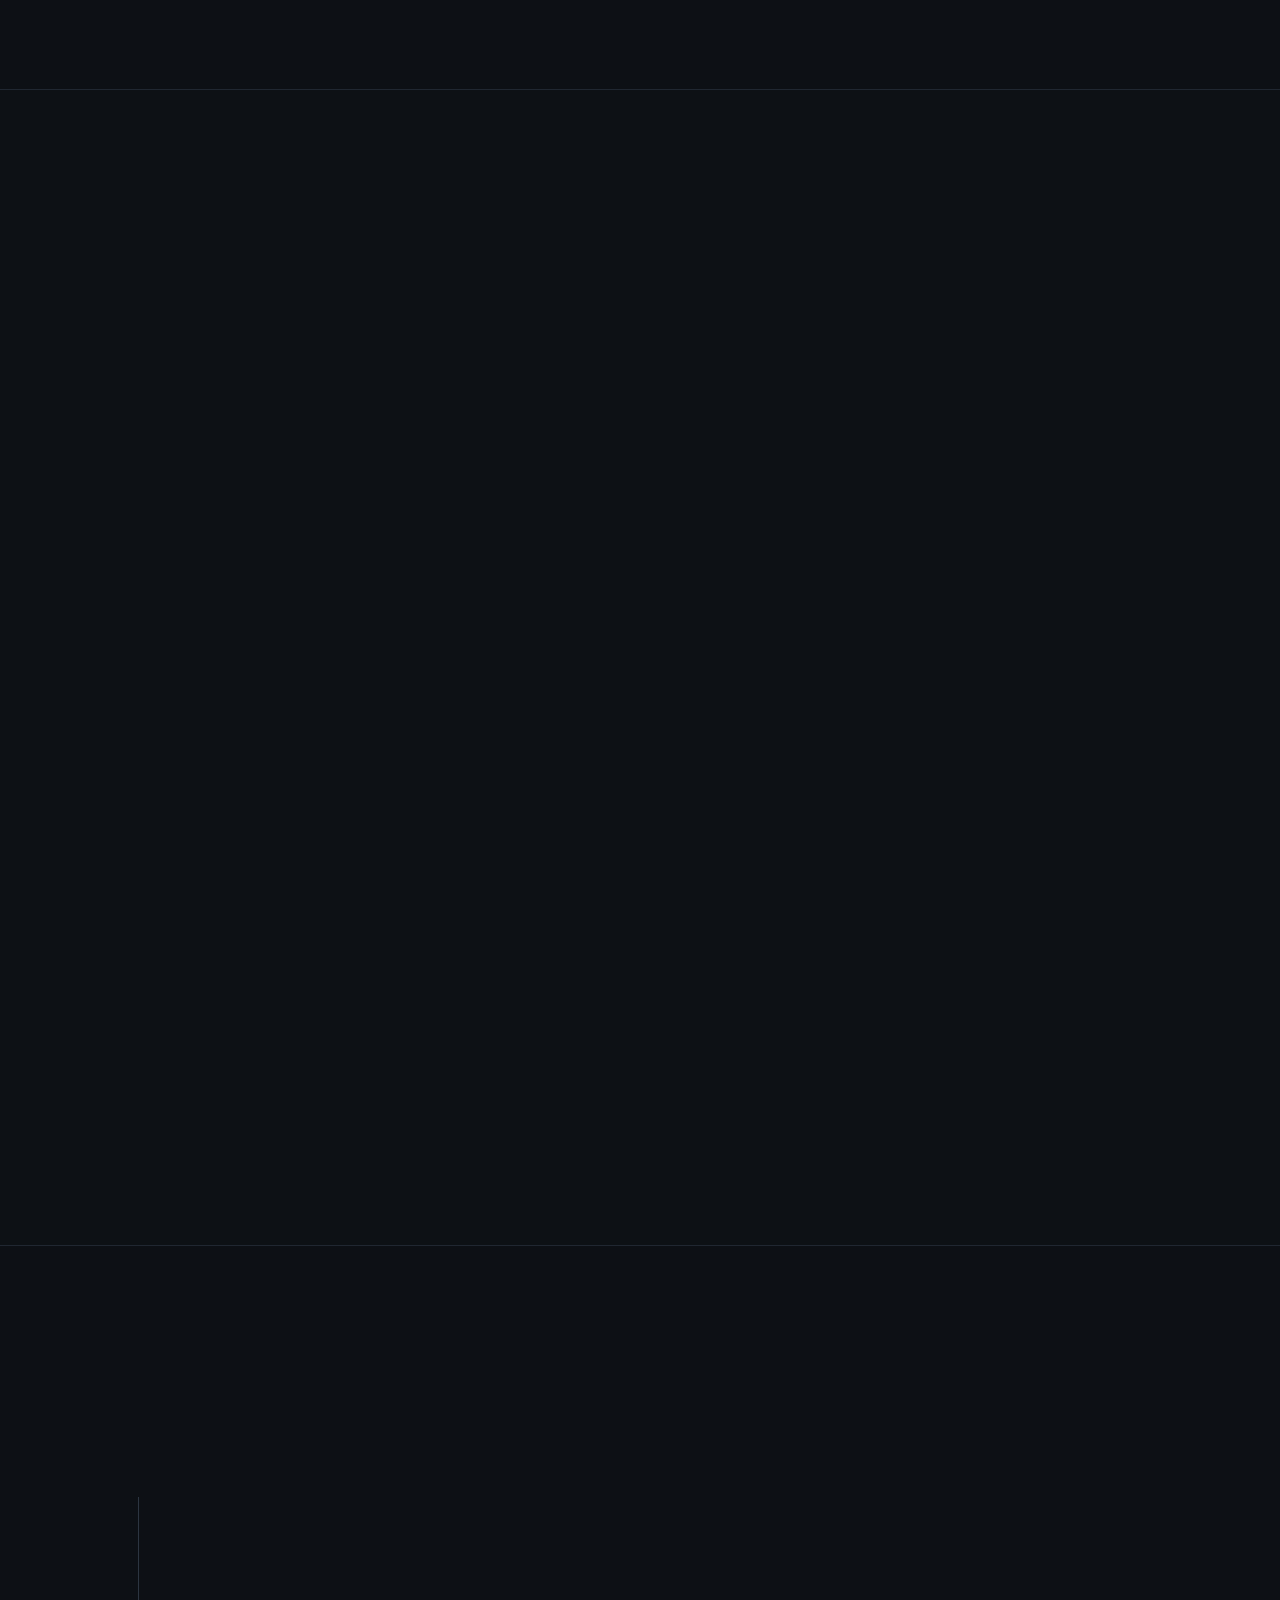
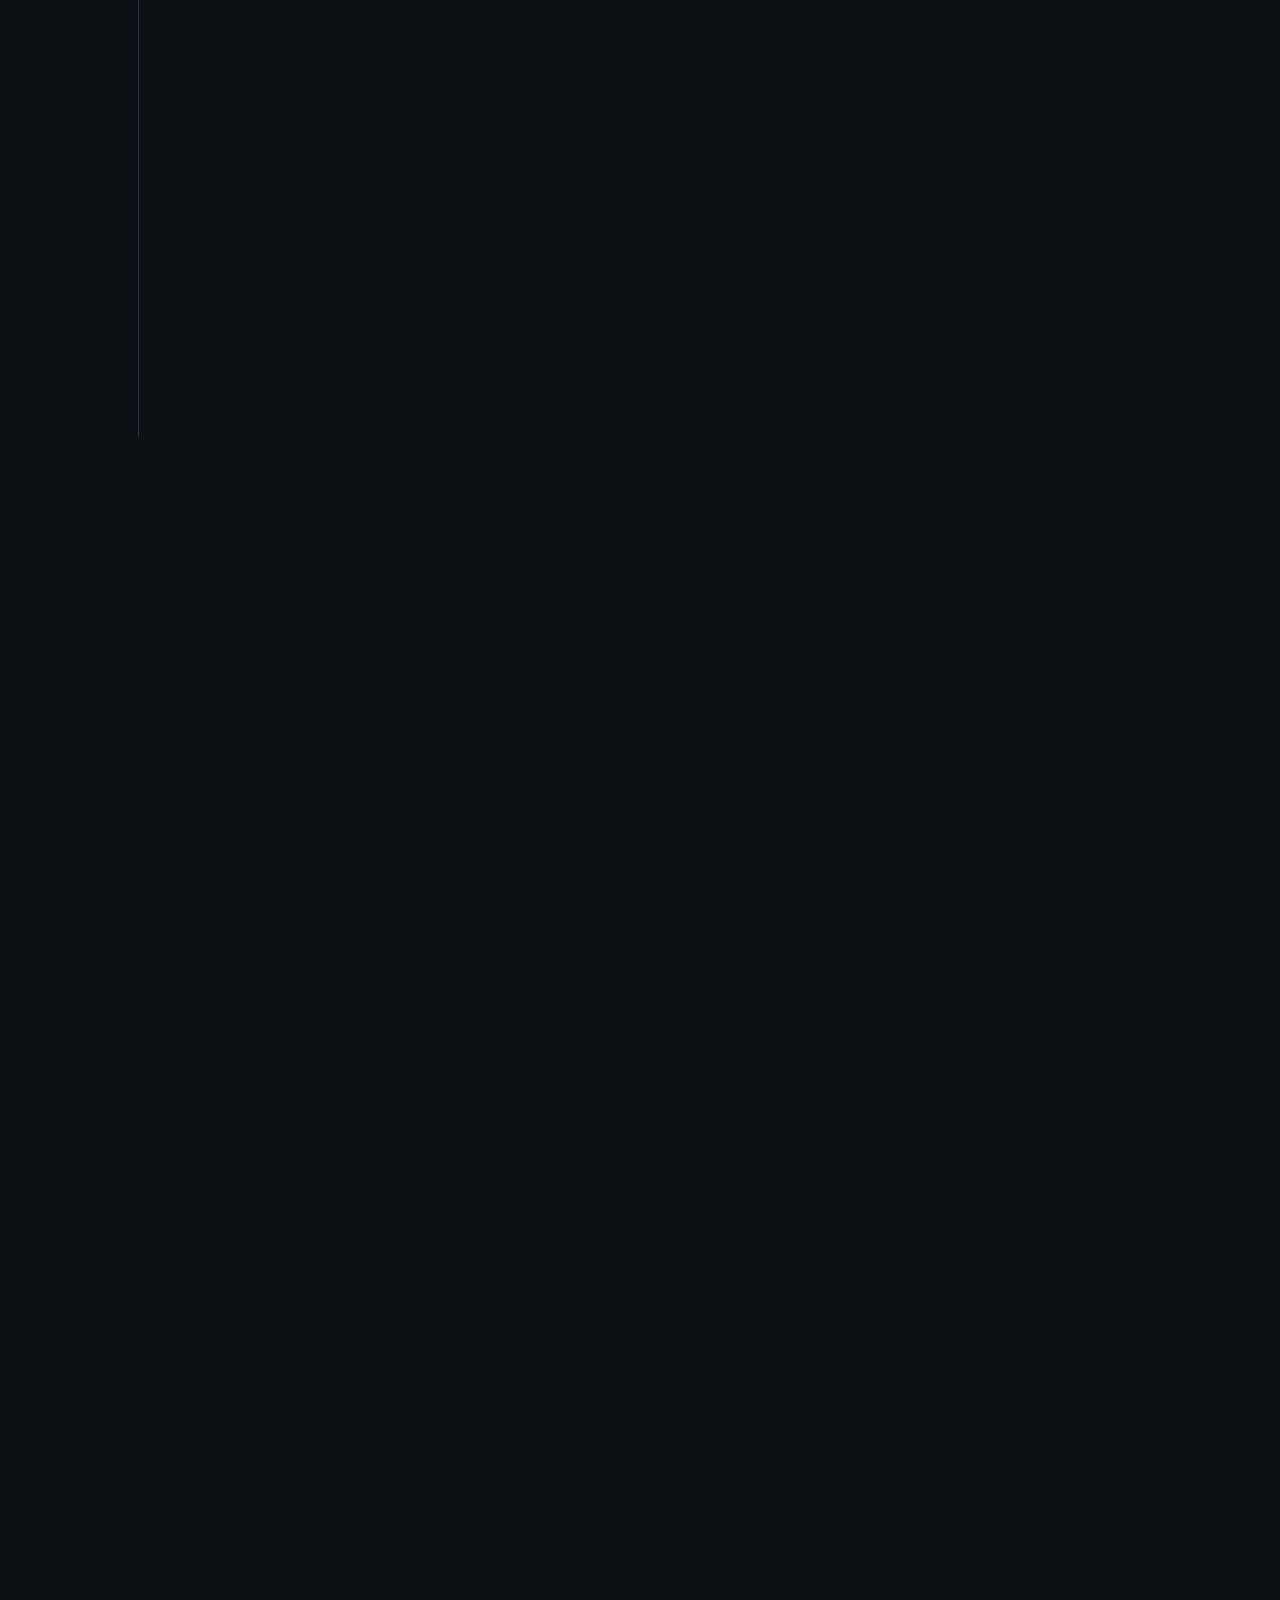
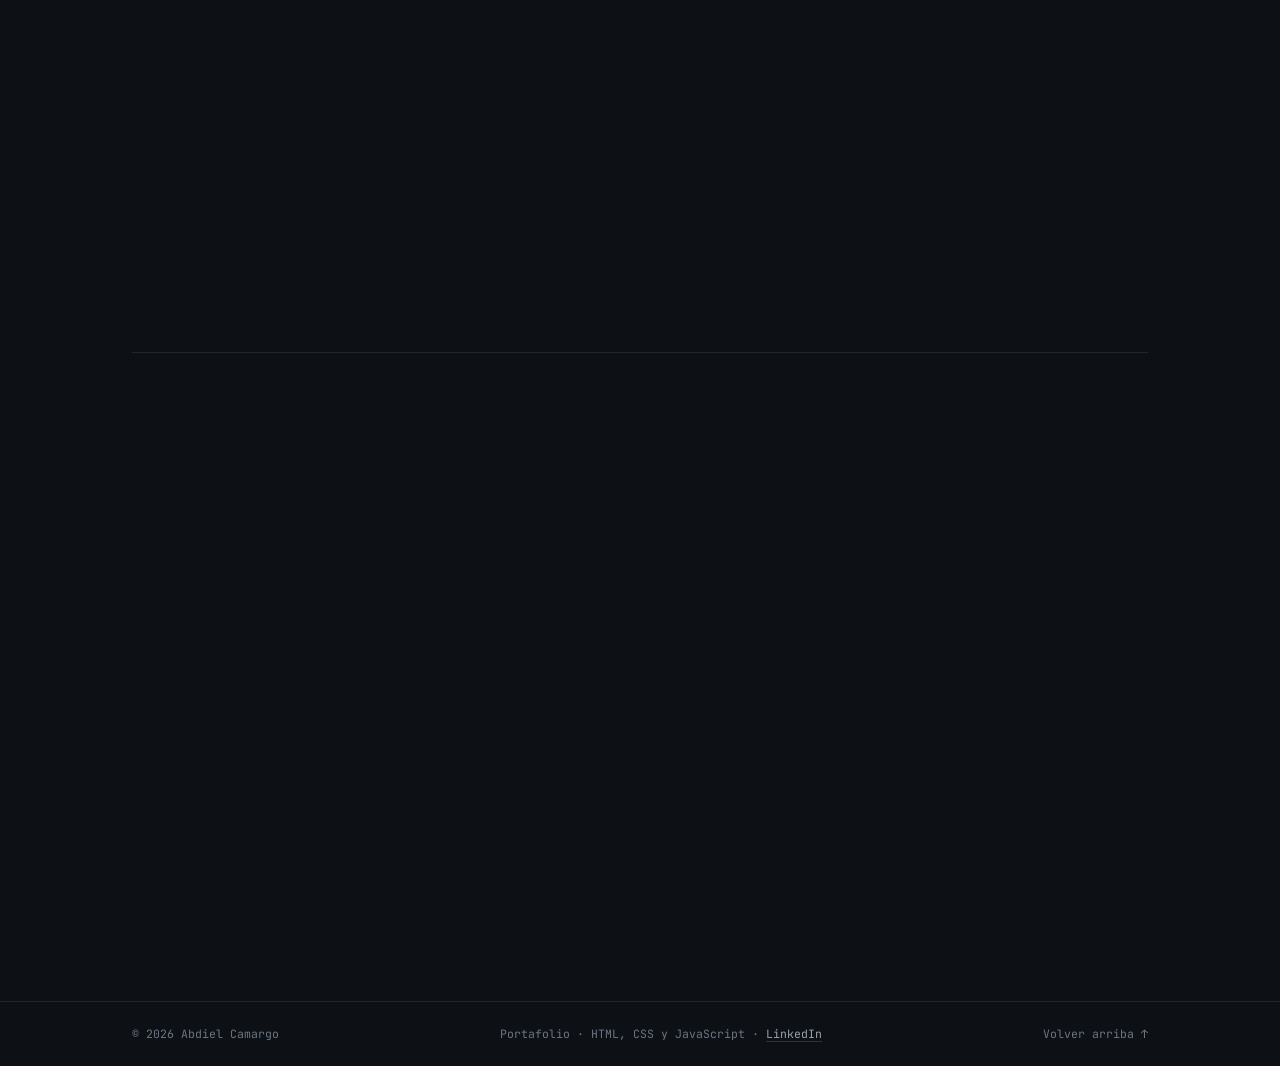
==== commit 03d35733: "Nombra reconocimiento en Presidencia de Panamá Co-authored-by: arena-agent <297053741+arena-agent@us" ====
--- a/index.html
+++ b/index.html
@@ -28,7 +28,7 @@
   <link rel="apple-touch-icon" href="assets/img/favicon.svg">
   <link rel="preload" href="assets/fonts/jetbrains-mono-latin-wght-normal.woff2" as="font" type="font/woff2" crossorigin>
   <link rel="preload" href="assets/fonts/inter-latin-wght-normal.woff2" as="font" type="font/woff2" crossorigin>
-  <link rel="stylesheet" href="assets/css/app.css?v=20261119v">
+  <link rel="stylesheet" href="assets/css/app.css?v=20261119w">
 
   <script>document.documentElement.classList.add('js');</script>
 
@@ -120,8 +120,8 @@
               <dd>1.er lugar</dd>
             </div>
             <div class="hero-stat-piat">
-              <dt>Reconocimiento</dt>
-              <dd>Presidencia Panamá</dd>
+              <dt>Reconocimiento en la</dt>
+              <dd>Presidencia de Panamá</dd>
             </div>
             <div>
               <dt>IA aplicada</dt>
--- a/assets/css/app.css
+++ b/assets/css/app.css
@@ -425,7 +425,7 @@
   font-size: 0.64rem;
 }
 .hero-stat-piat dd {
-  font-size: 0.72rem;
+  font-size: 0.62rem;
   letter-spacing: -0.035em;
 }
 .highlight--piat figcaption {
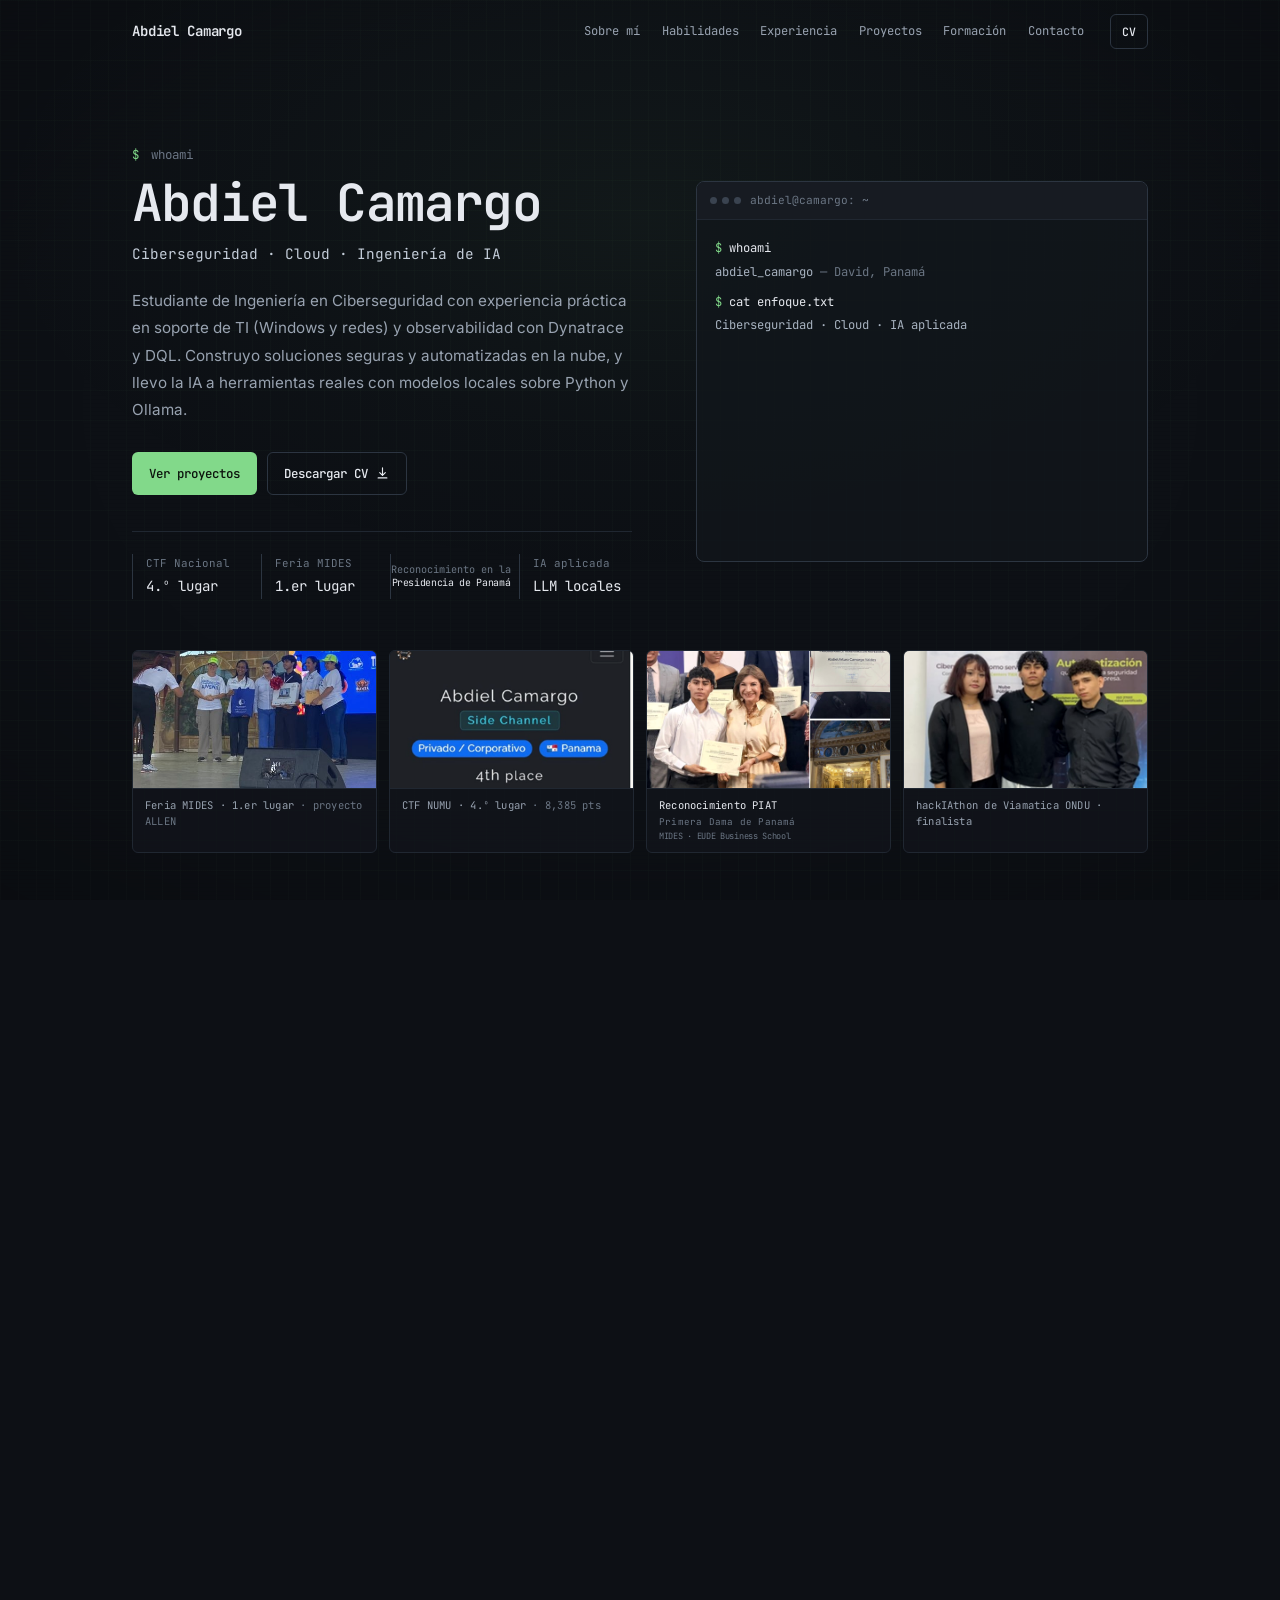
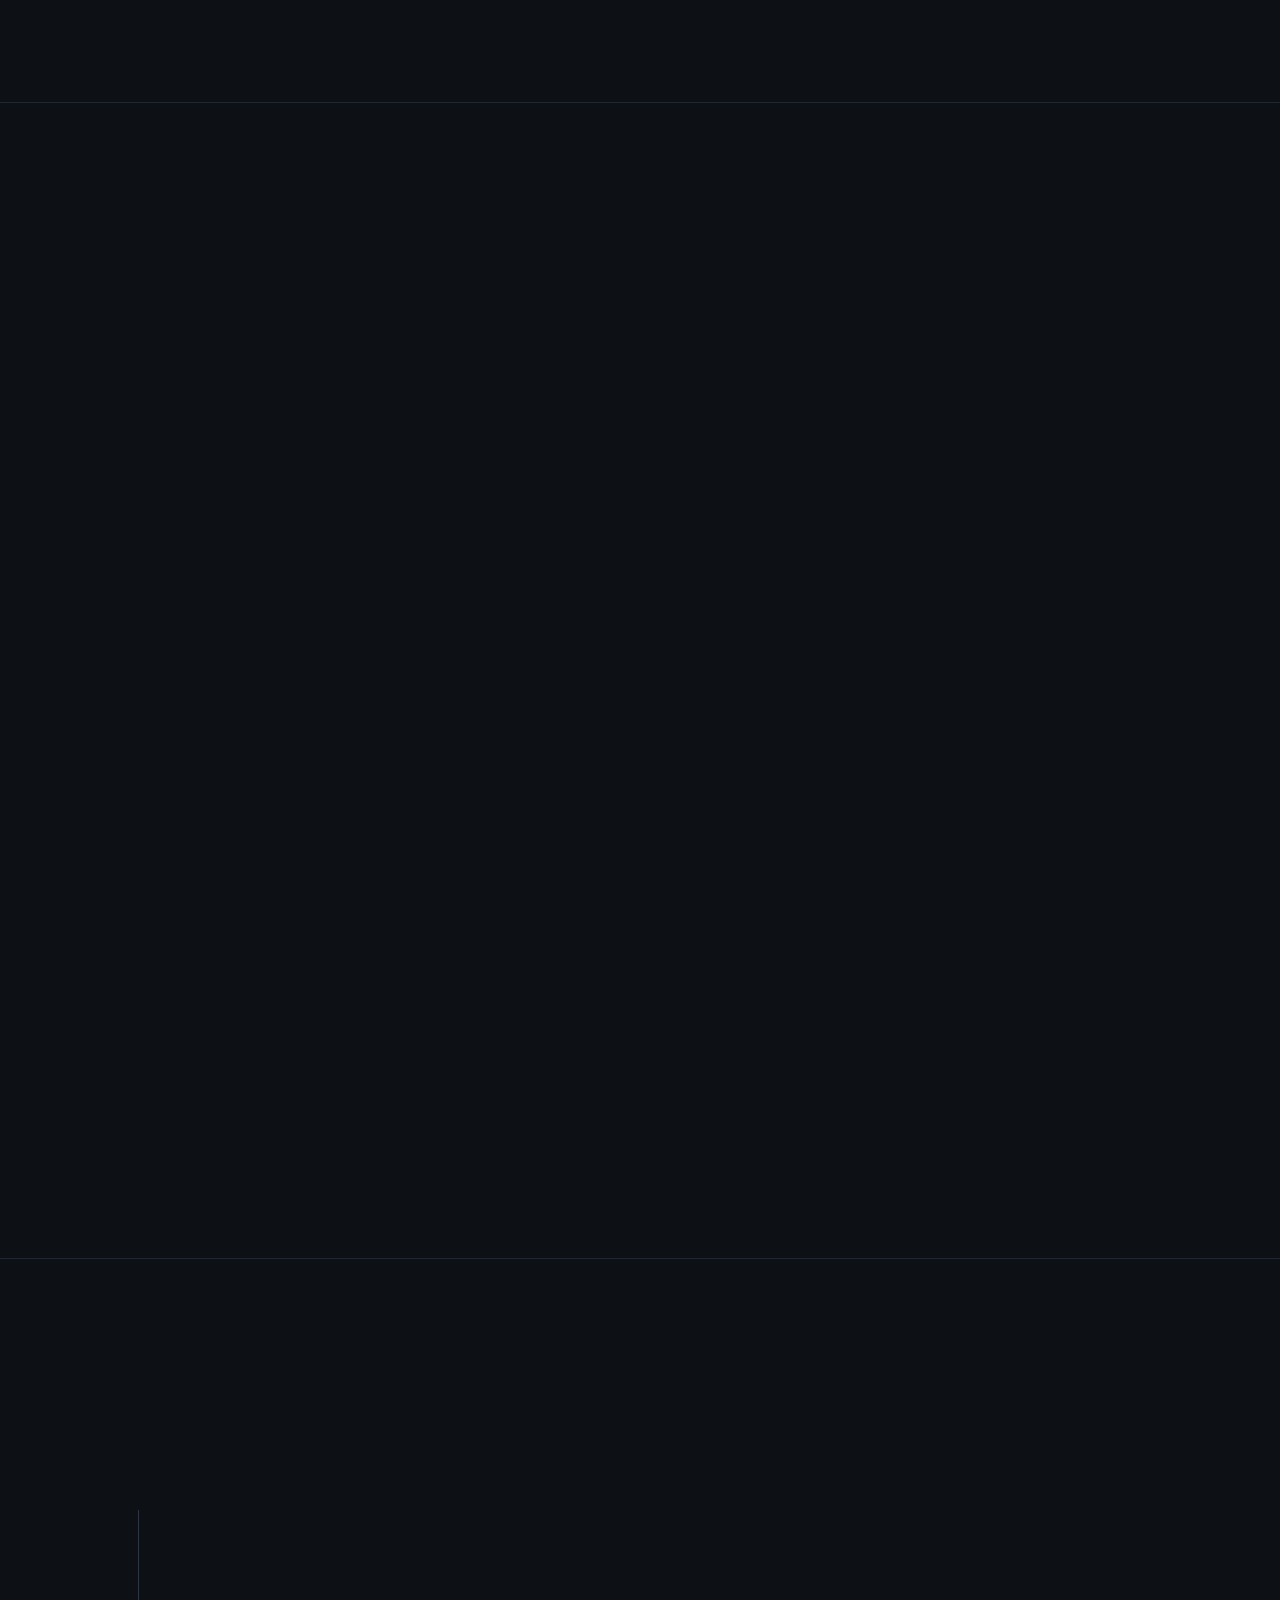
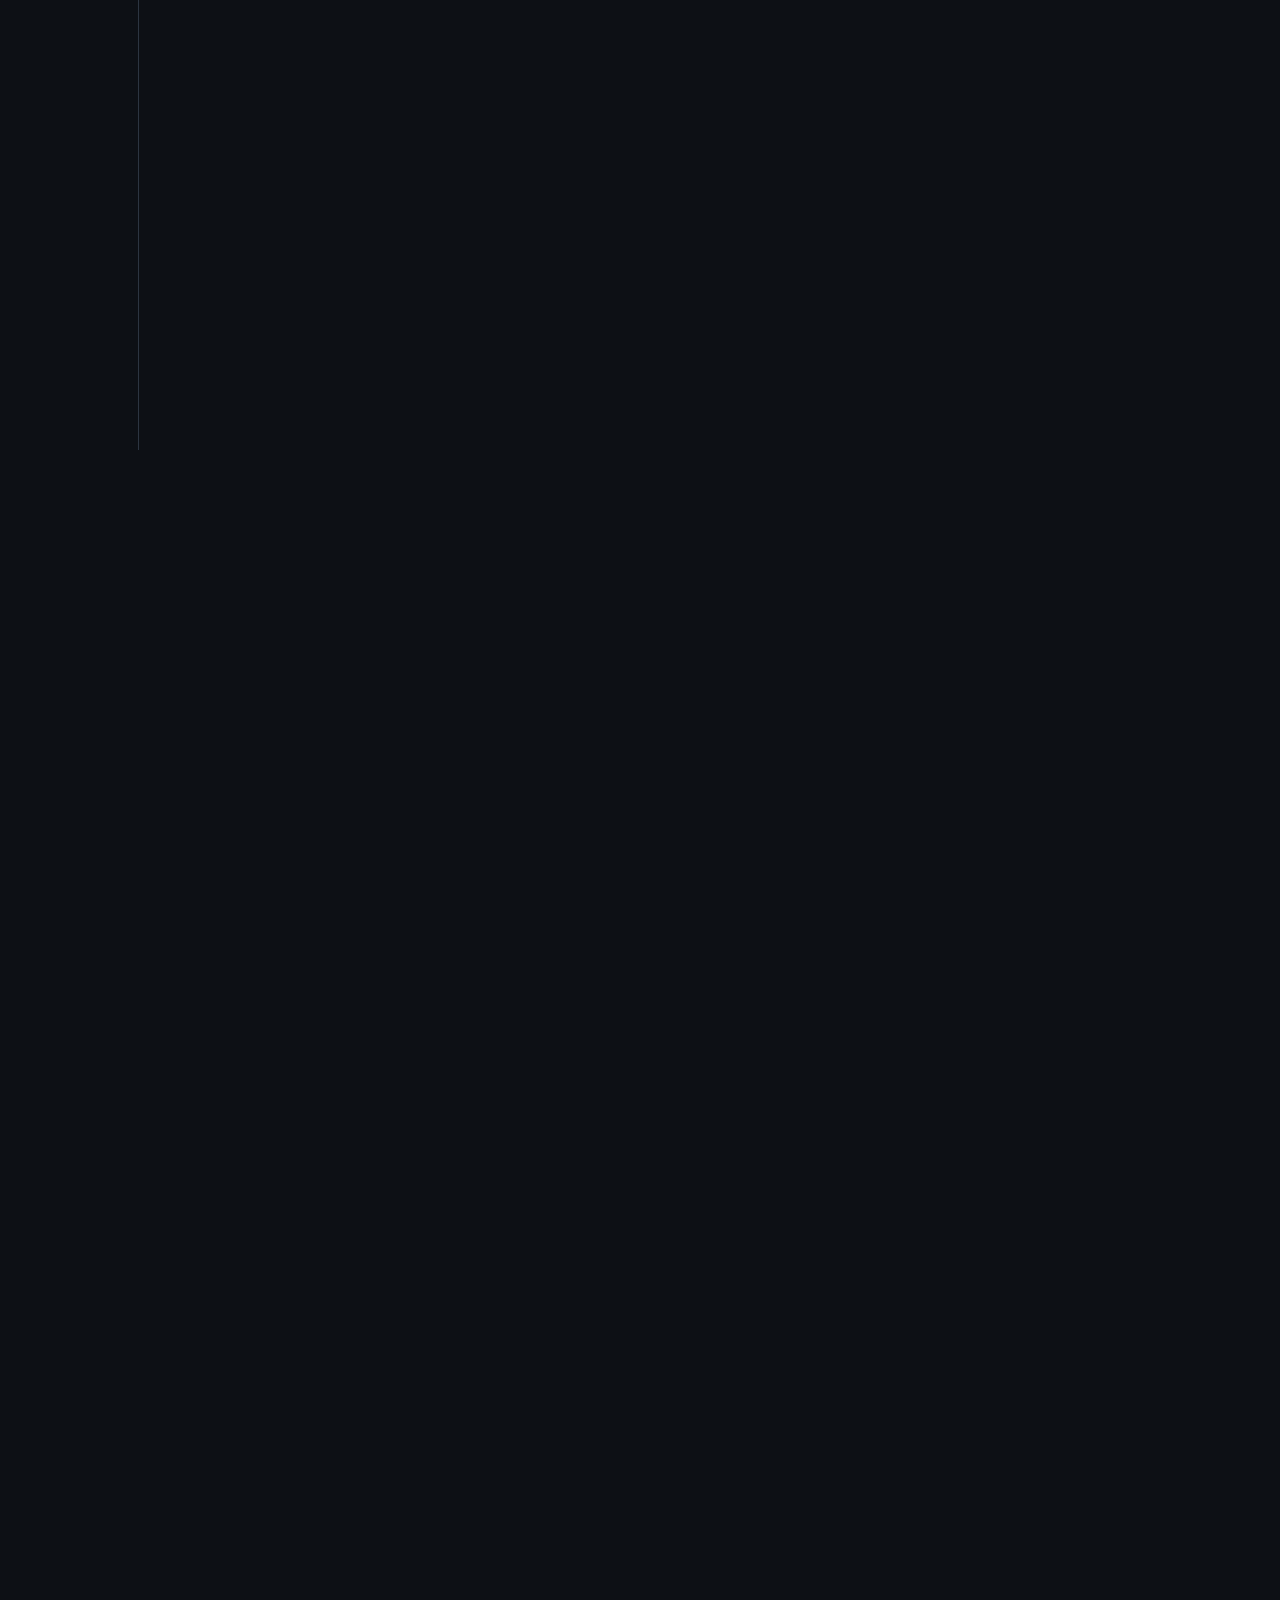
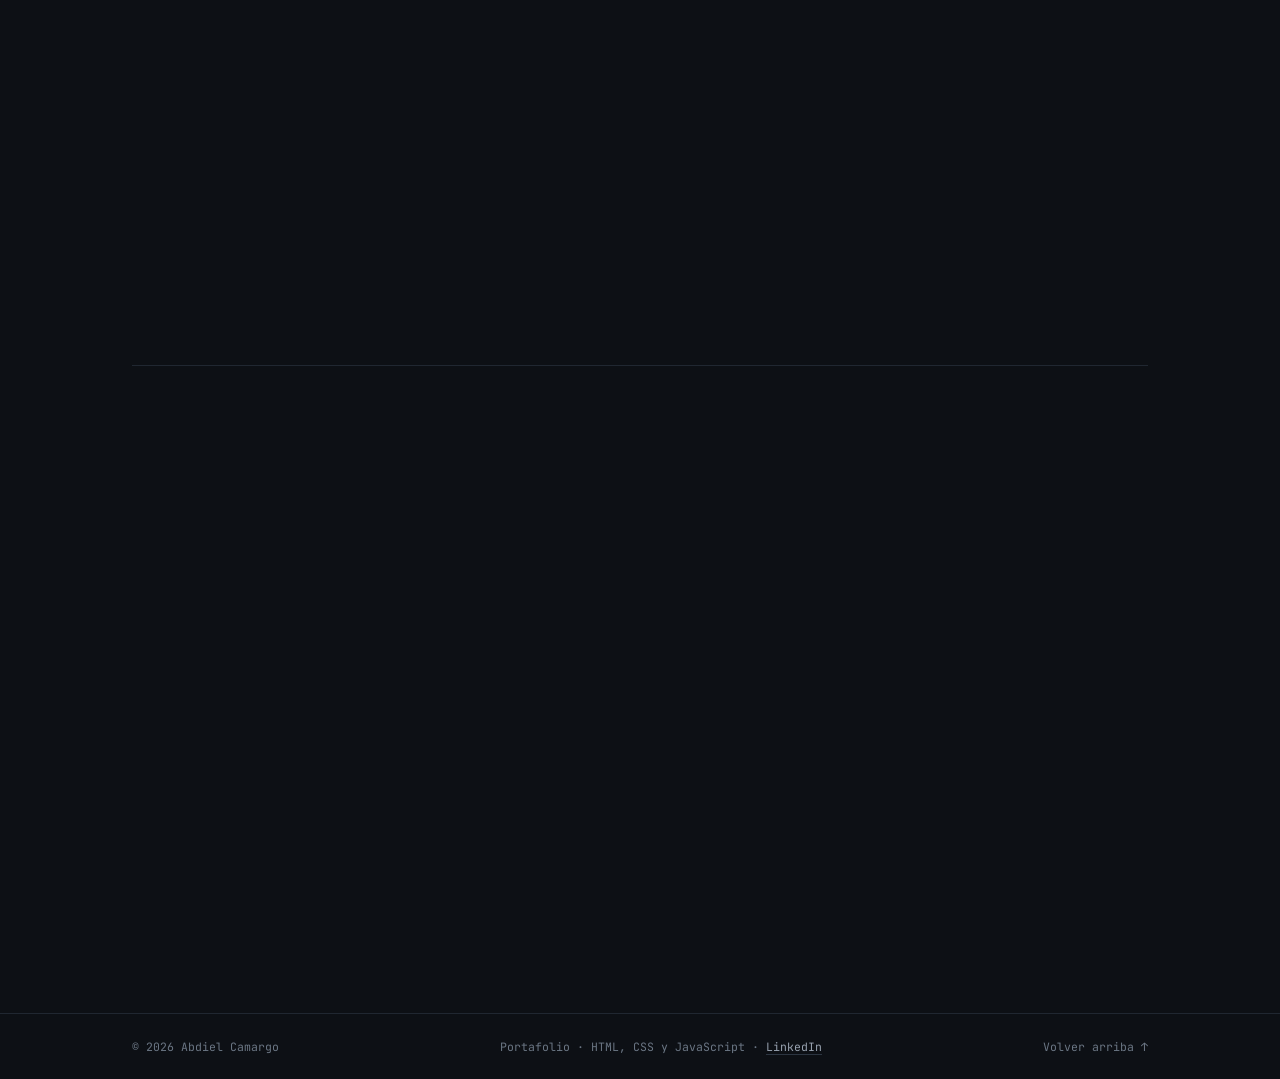
==== commit 4386d1d1: "Incluye MIDES y EUDE en destacado PIAT Co-authored-by: arena-agent <297053741+arena-agent@users.nore" ====
--- a/index.html
+++ b/index.html
@@ -28,7 +28,7 @@
   <link rel="apple-touch-icon" href="assets/img/favicon.svg">
   <link rel="preload" href="assets/fonts/jetbrains-mono-latin-wght-normal.woff2" as="font" type="font/woff2" crossorigin>
   <link rel="preload" href="assets/fonts/inter-latin-wght-normal.woff2" as="font" type="font/woff2" crossorigin>
-  <link rel="stylesheet" href="assets/css/app.css?v=20261119w">
+  <link rel="stylesheet" href="assets/css/app.css?v=20261119x">
 
   <script>document.documentElement.classList.add('js');</script>
 
@@ -167,7 +167,7 @@
 
         <figure class="highlight highlight--piat reveal" data-reveal>
           <img src="assets/img/highlight-piat-presidencia.jpg" alt="Abdiel Camargo recibe su diploma del Programa de Inteligencia Artificial, Innovación y Agilidad para la Transformación Profesional en la Presidencia de la República de Panamá" width="548" height="308" loading="lazy" decoding="async">
-          <figcaption><span>Reconocimiento PIAT</span><small>Primera Dama de Panamá</small></figcaption>
+          <figcaption><span>Reconocimiento PIAT</span><small>Primera Dama de Panamá</small><small class="highlight-partners">MIDES · EUDE Business School</small></figcaption>
         </figure>
 
         <figure class="highlight reveal" data-reveal>
--- a/assets/css/app.css
+++ b/assets/css/app.css
@@ -439,6 +439,10 @@
   font-family: inherit;
   font-size: 0.58rem;
   line-height: 1.35;
+}
+.highlight--piat figcaption .highlight-partners {
+  font-size: 0.54rem;
+  letter-spacing: -0.035em;
 }
 
 /* ---------- Terminal ---------- */
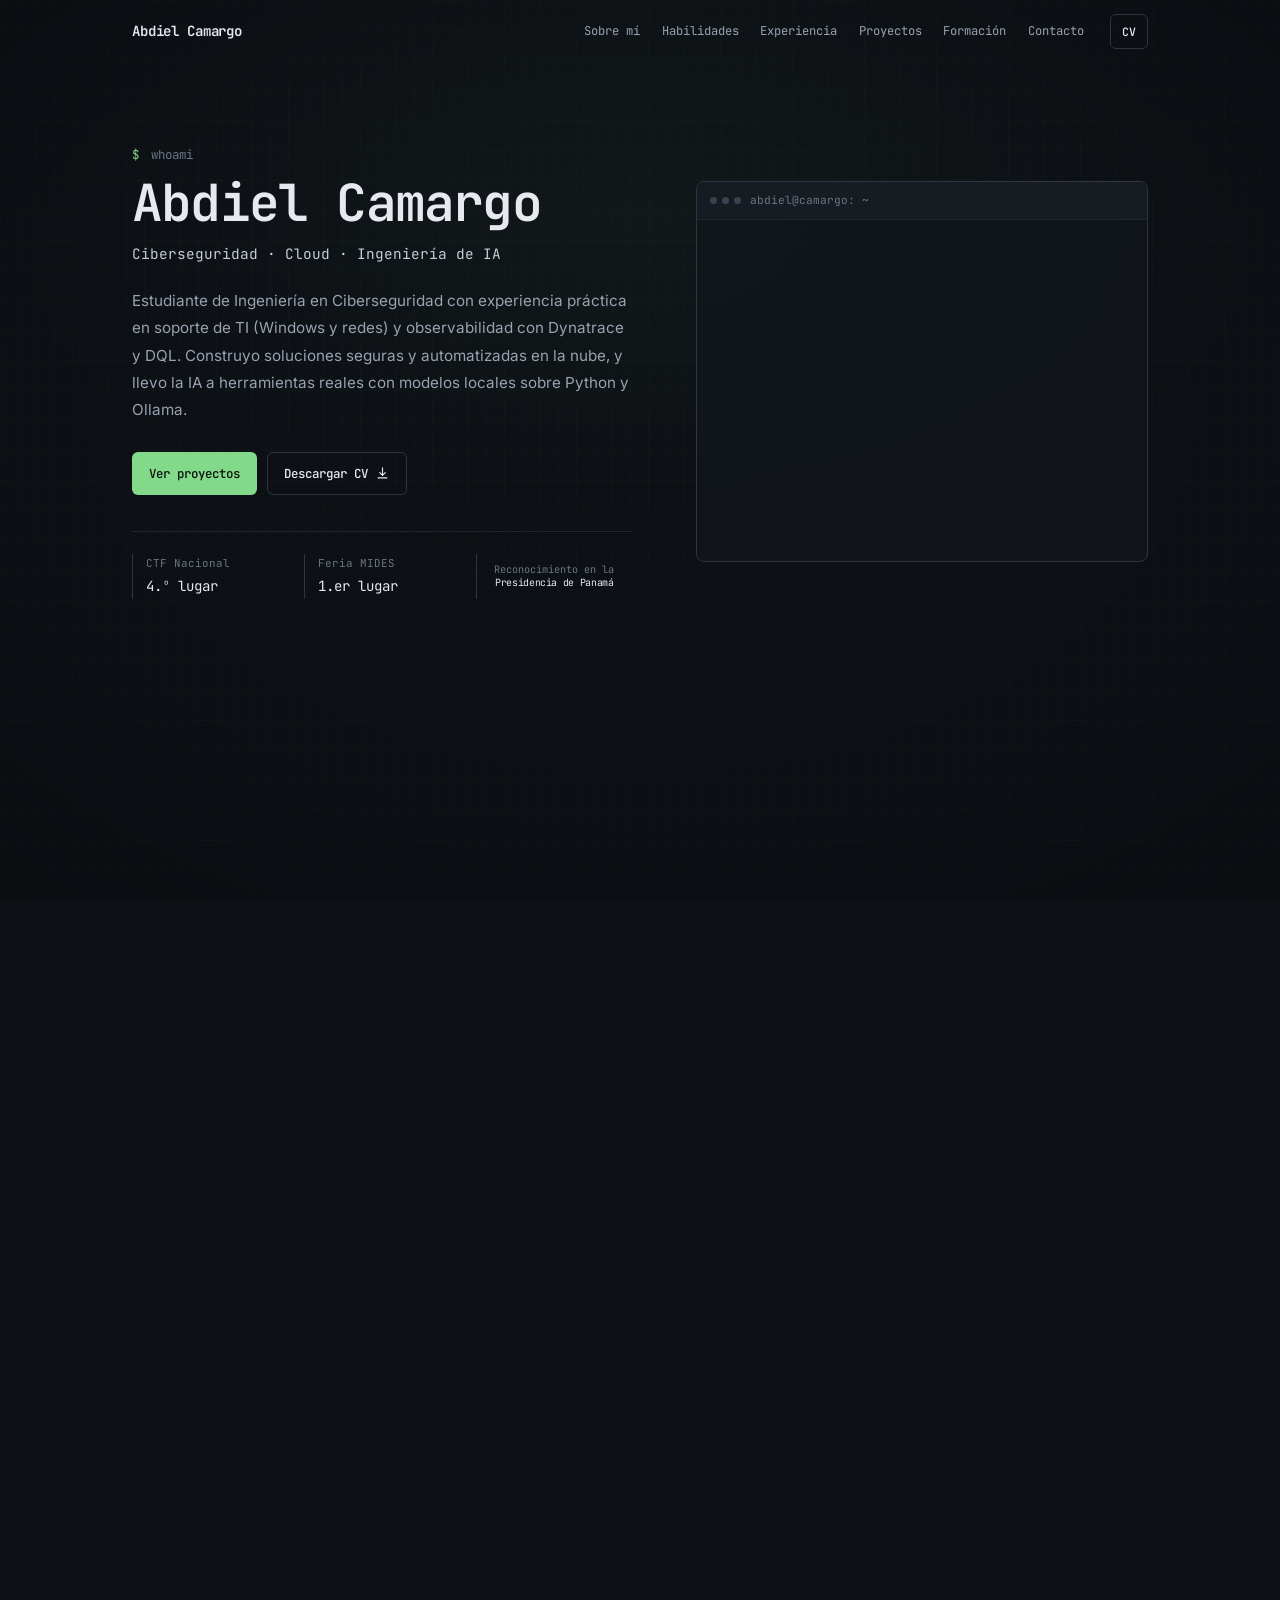
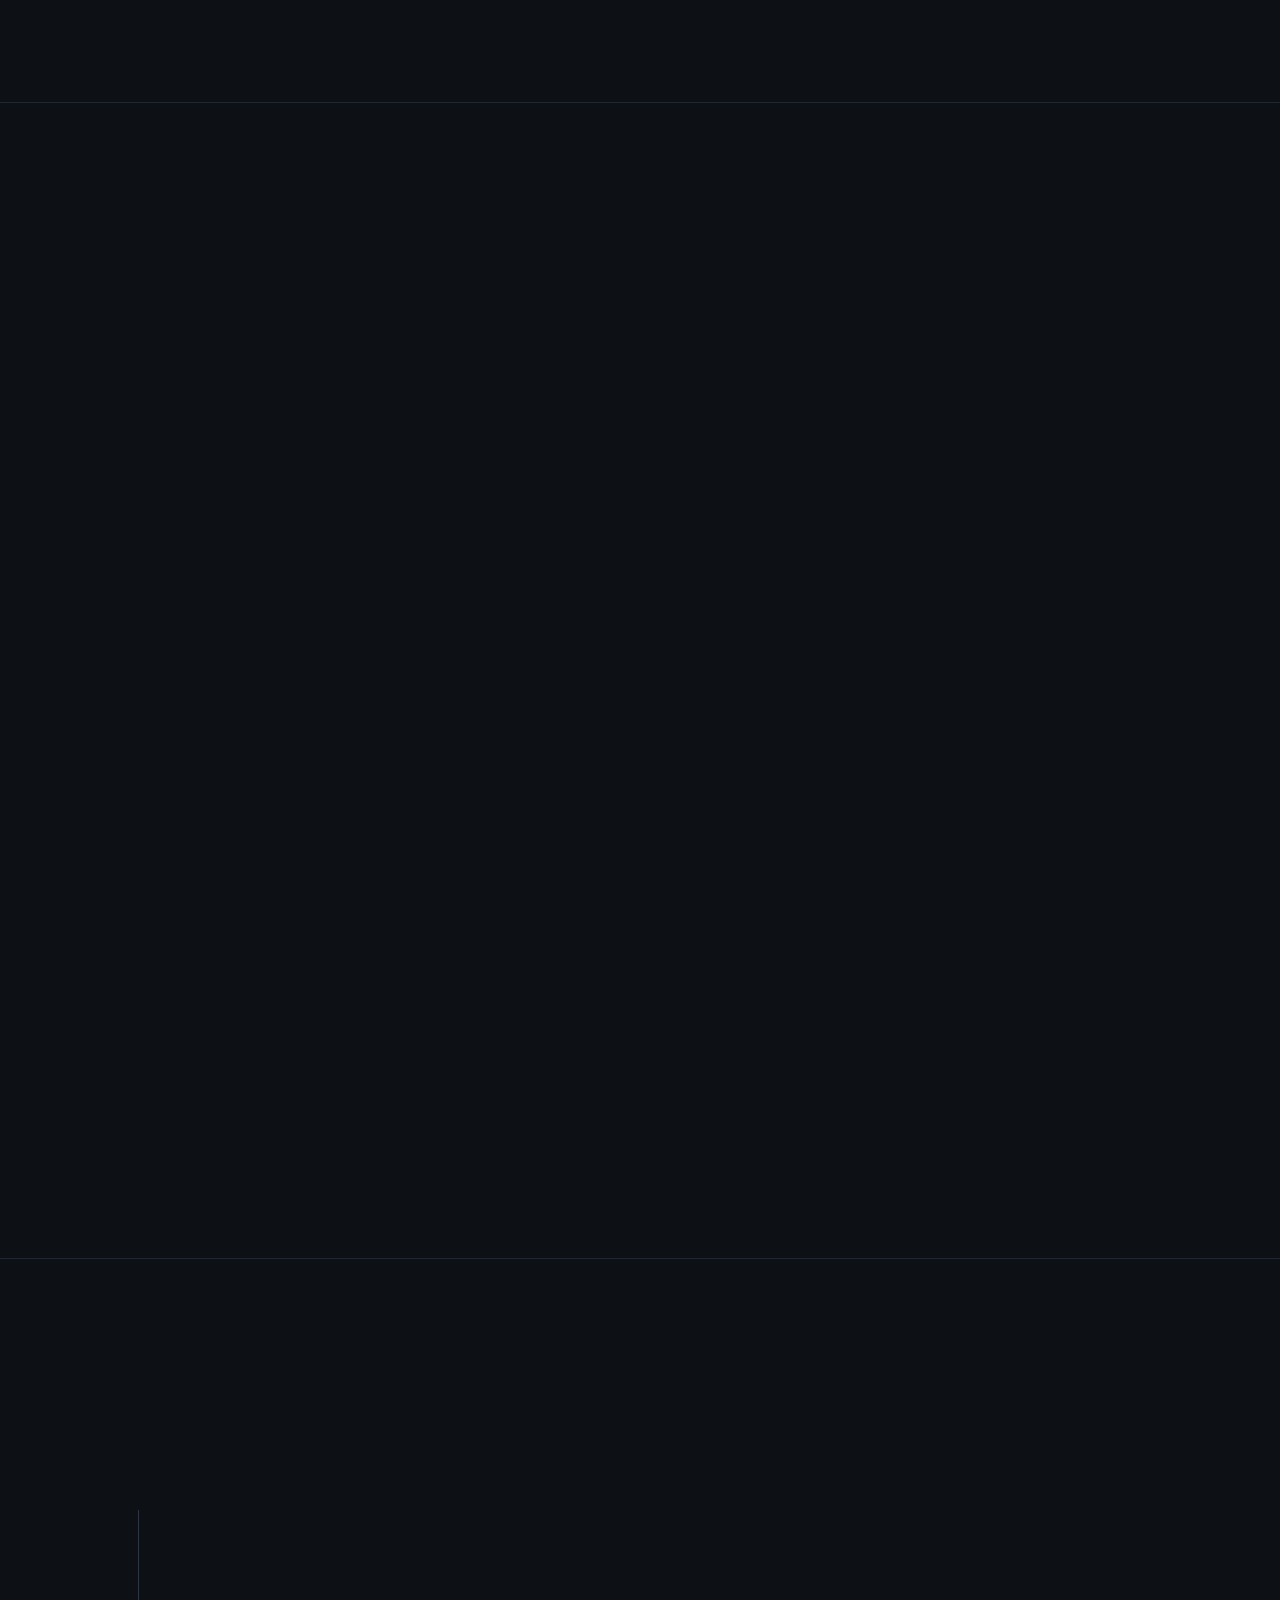
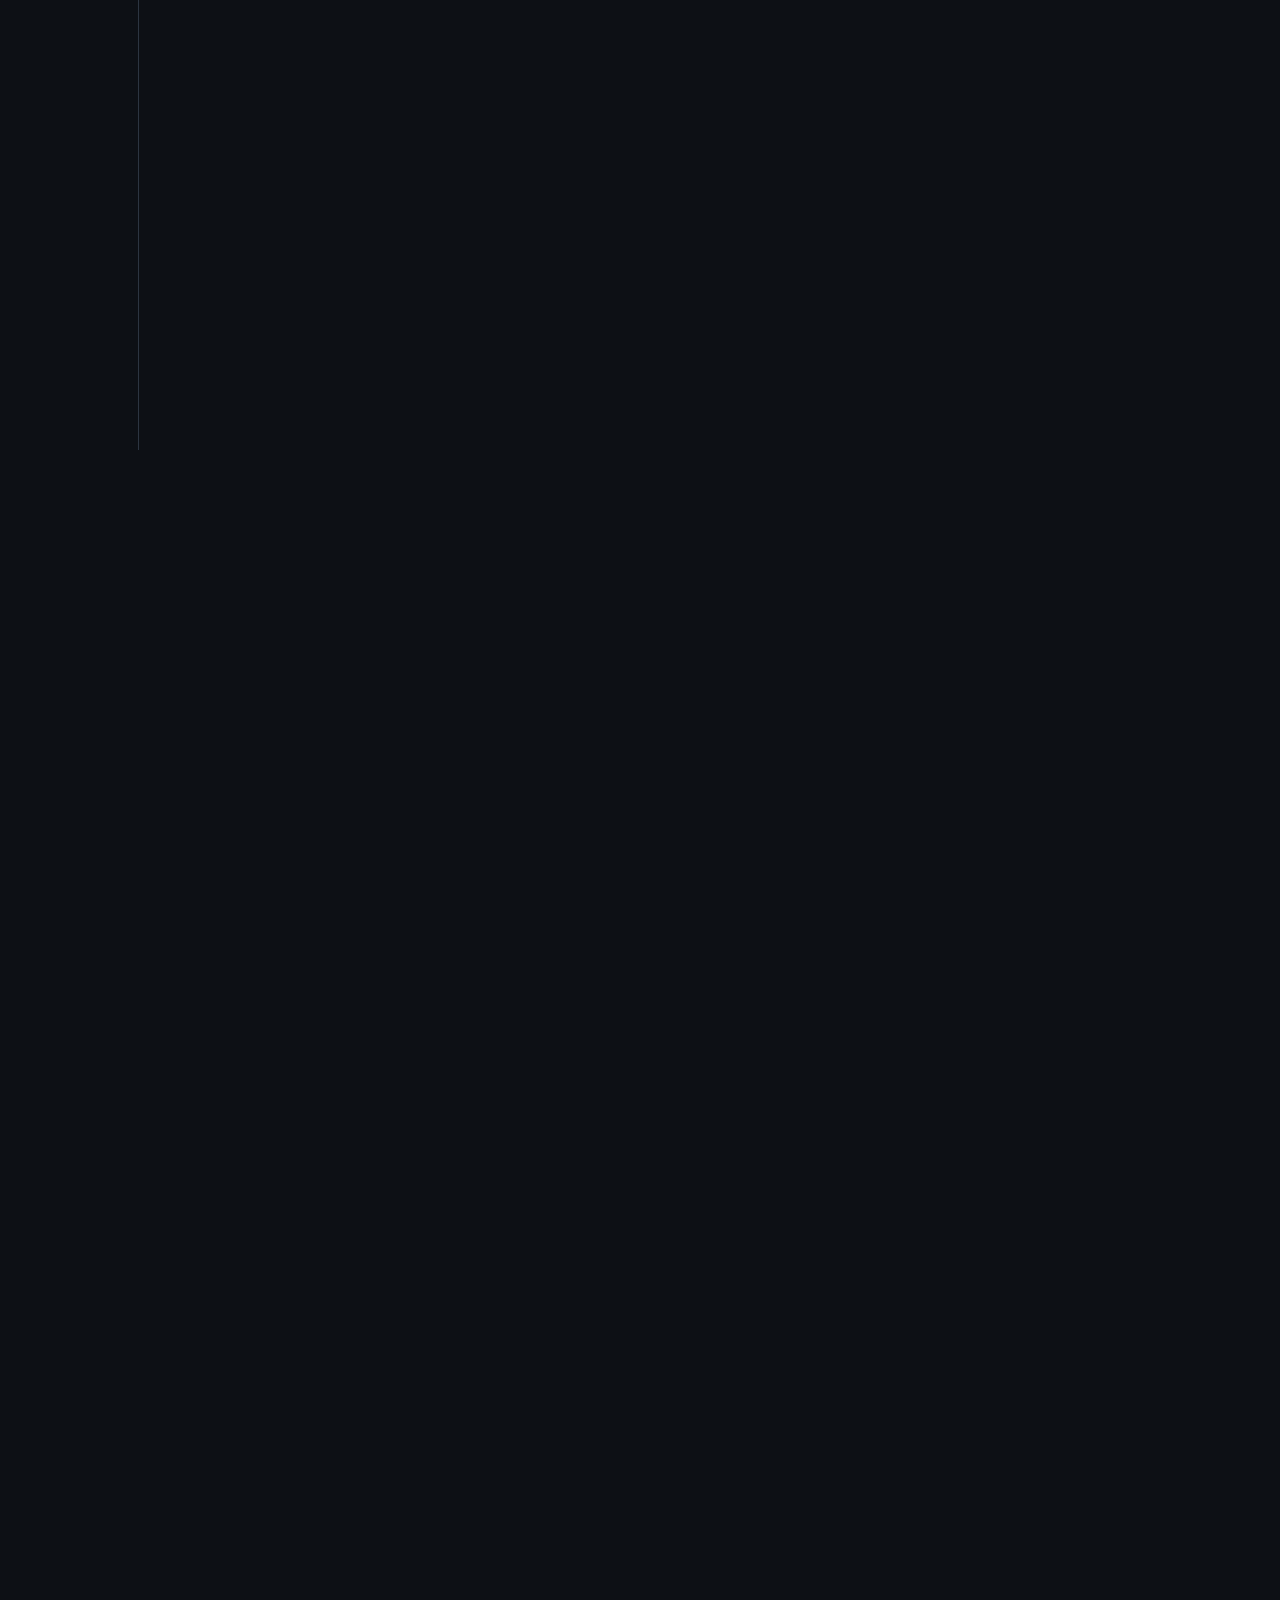
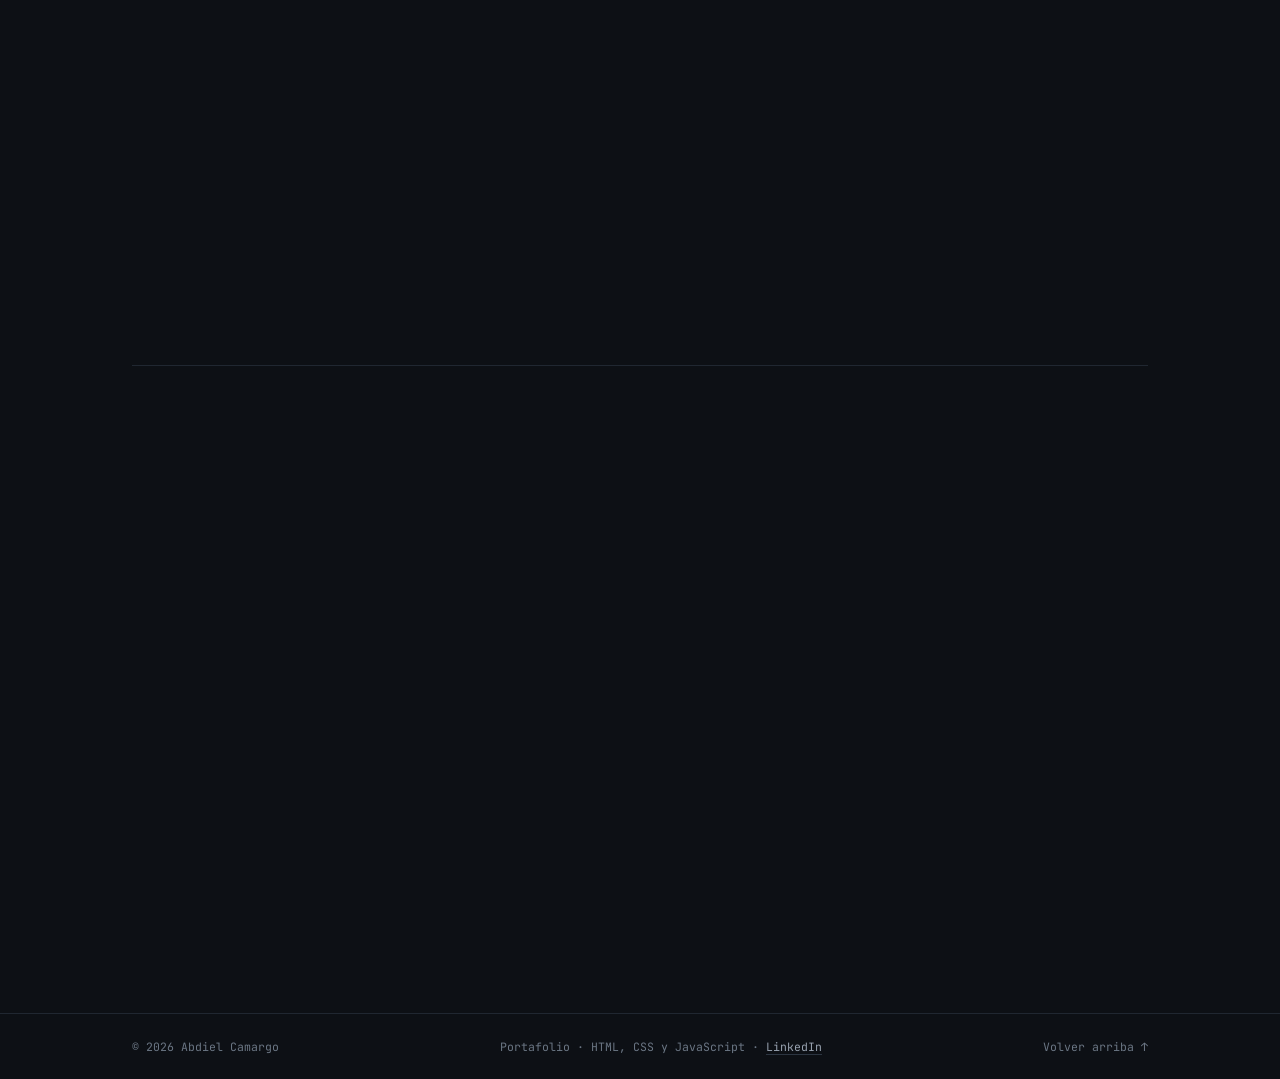
==== commit 785bf509: "Simplifica estadísticas destacadas del inicio Co-authored-by: arena-agent <297053741+arena-agent@use" ====
--- a/index.html
+++ b/index.html
@@ -28,7 +28,7 @@
   <link rel="apple-touch-icon" href="assets/img/favicon.svg">
   <link rel="preload" href="assets/fonts/jetbrains-mono-latin-wght-normal.woff2" as="font" type="font/woff2" crossorigin>
   <link rel="preload" href="assets/fonts/inter-latin-wght-normal.woff2" as="font" type="font/woff2" crossorigin>
-  <link rel="stylesheet" href="assets/css/app.css?v=20261119x">
+  <link rel="stylesheet" href="assets/css/app.css?v=20261119y">
 
   <script>document.documentElement.classList.add('js');</script>
 
@@ -110,7 +110,7 @@
             </a>
           </div>
 
-          <dl class="hero-stats">
+          <dl class="hero-stats hero-stats--three">
             <div>
               <dt>CTF Nacional</dt>
               <dd>4.º lugar</dd>
@@ -122,10 +122,6 @@
             <div class="hero-stat-piat">
               <dt>Reconocimiento en la</dt>
               <dd>Presidencia de Panamá</dd>
-            </div>
-            <div>
-              <dt>IA aplicada</dt>
-              <dd>LLM locales</dd>
             </div>
           </dl>
         </div>
--- a/assets/css/app.css
+++ b/assets/css/app.css
@@ -389,7 +389,7 @@
 
 .hero-stats {
   display: grid;
-  grid-template-columns: repeat(4, minmax(0, 1fr));
+  grid-template-columns: repeat(3, minmax(0, 1fr));
   gap: 0.5rem 1rem;
   padding-top: 1.4rem;
   border-top: 1px solid var(--line);
@@ -1784,6 +1784,11 @@
   .section-head { margin-bottom: 1.65rem; }
   .hero-stats { grid-template-columns: repeat(2, minmax(0, 1fr)); gap: 0.9rem 1rem; }
   .hero-stats > div:nth-child(odd) { border-left: 0; padding-left: 0; }
+  .hero-stats--three .hero-stat-piat {
+    grid-column: 1 / -1;
+    padding-top: 0.75rem;
+    border-top: 1px solid var(--line);
+  }
   .area-card { padding: 1rem; }
   .cert-gallery { grid-template-columns: repeat(2, minmax(0, 1fr)); gap: 0.65rem; }
   .cert-card--featured { grid-template-columns: minmax(11rem, 0.9fr) minmax(0, 1.1fr); }
